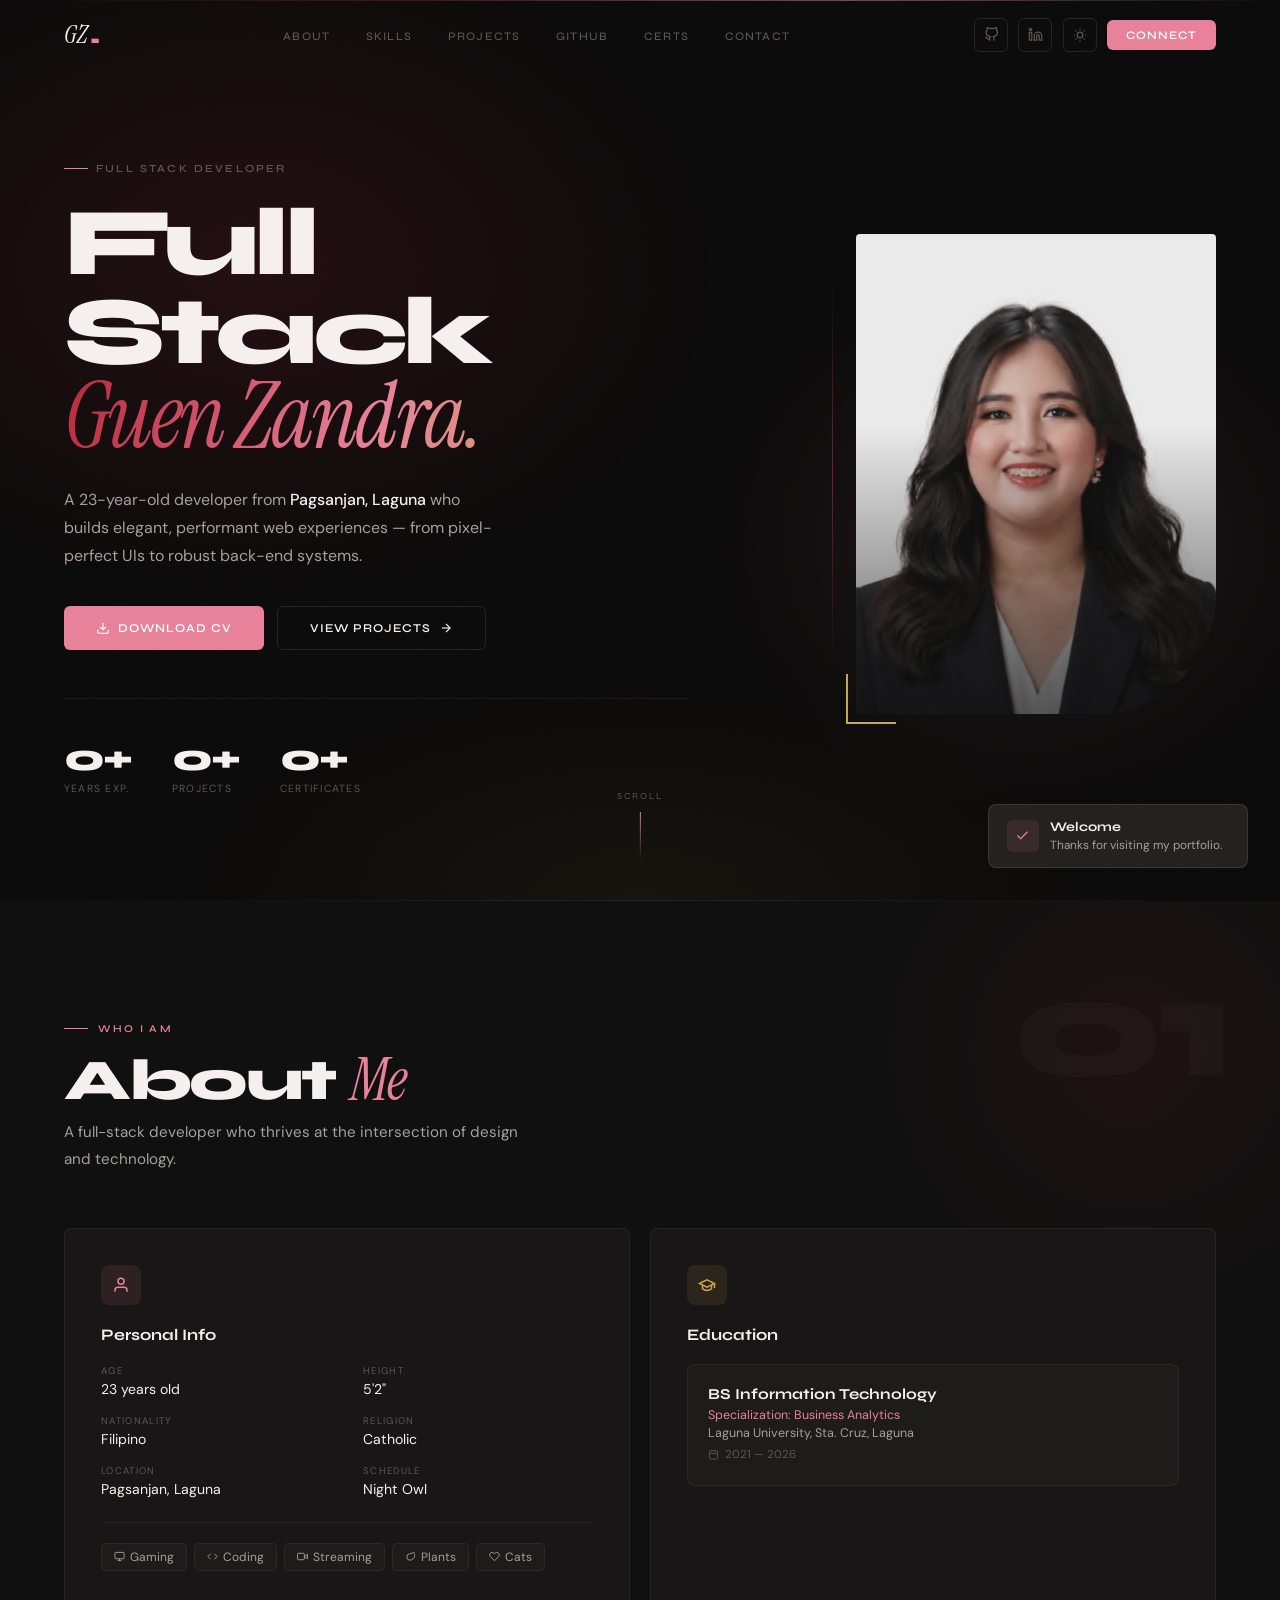
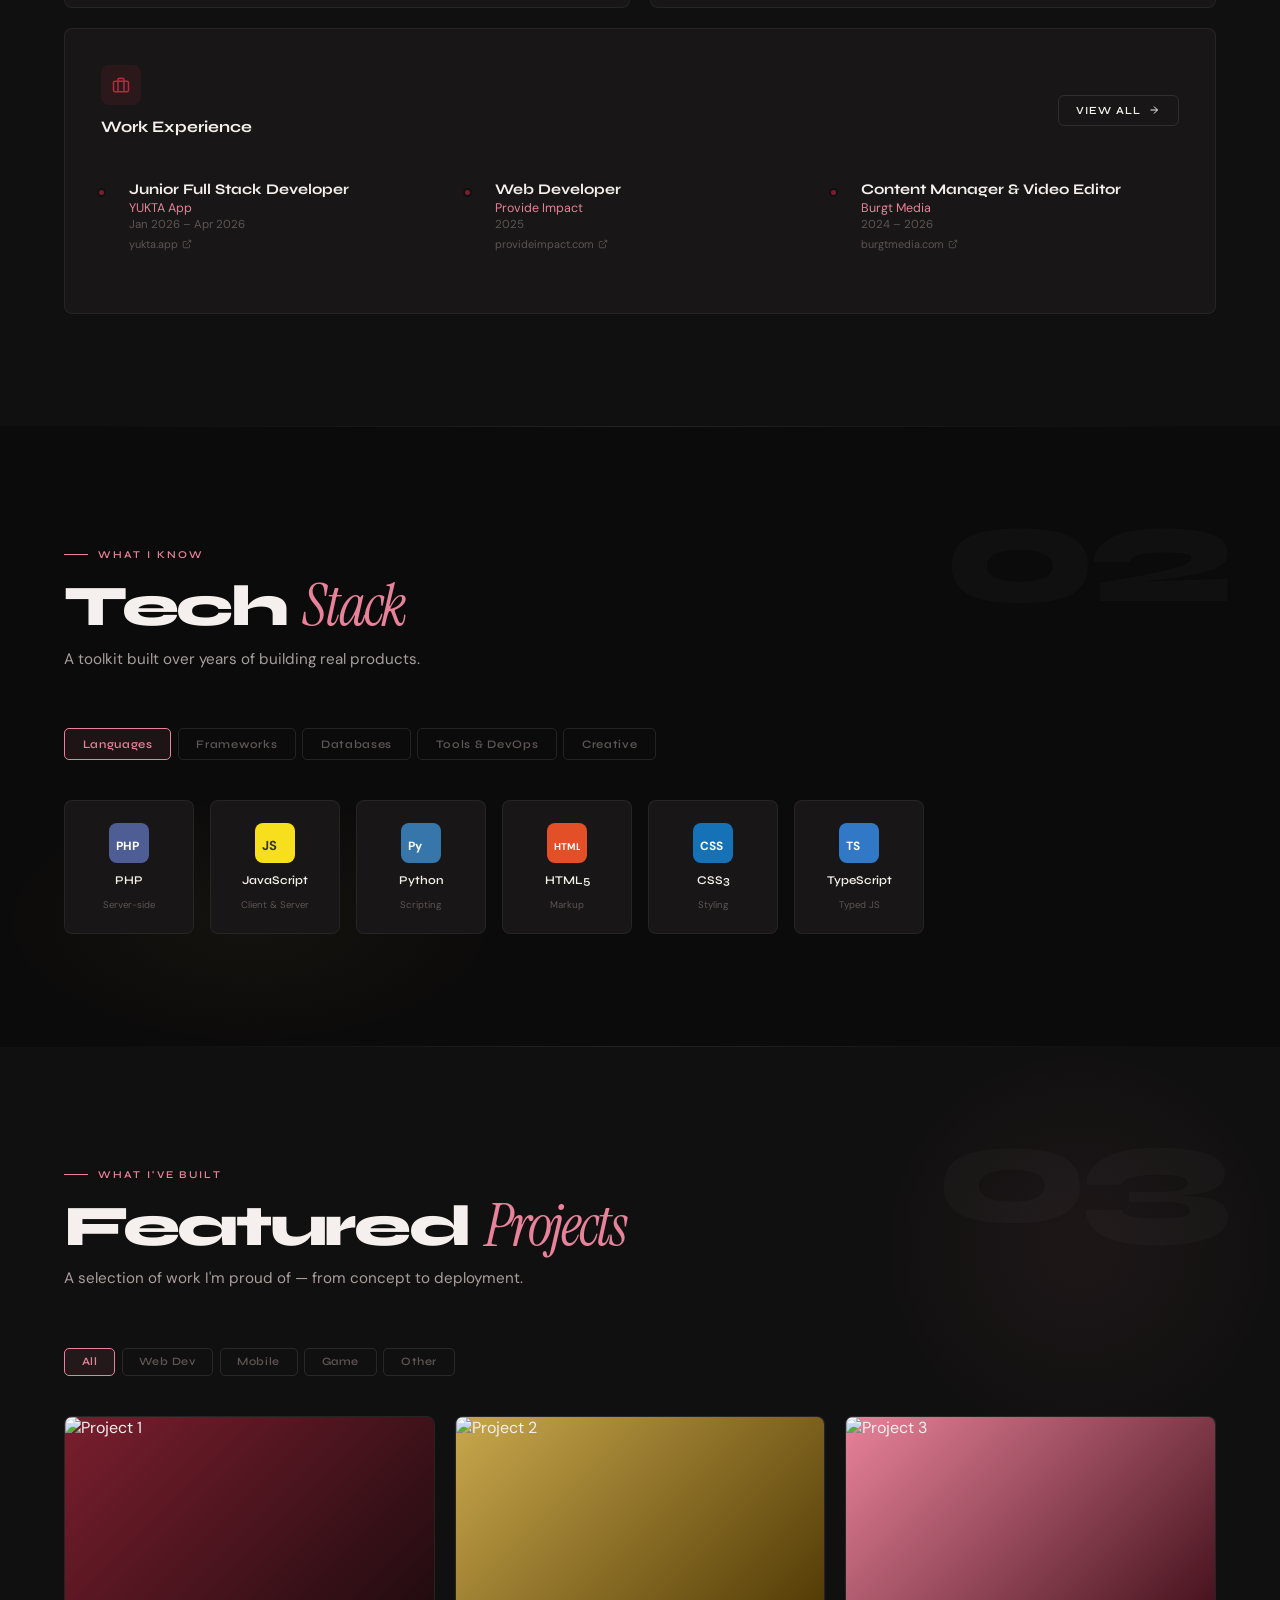
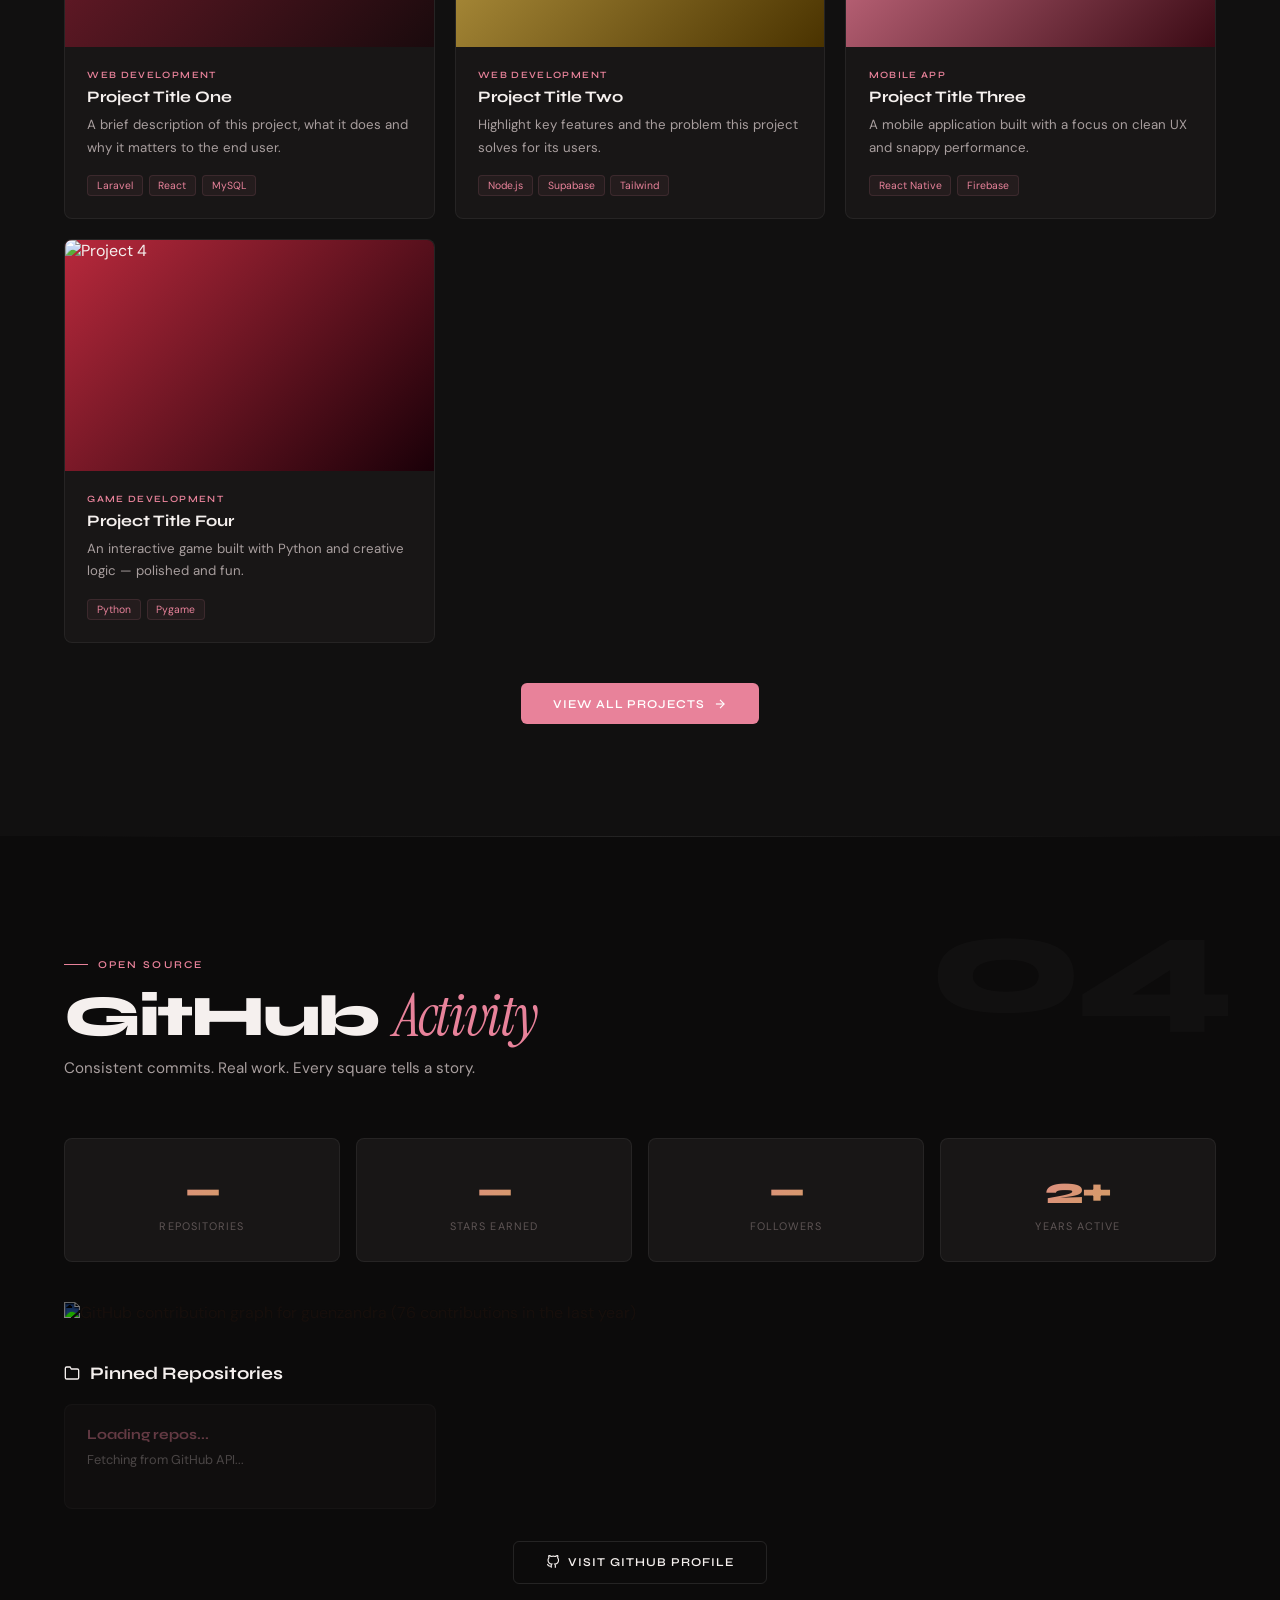
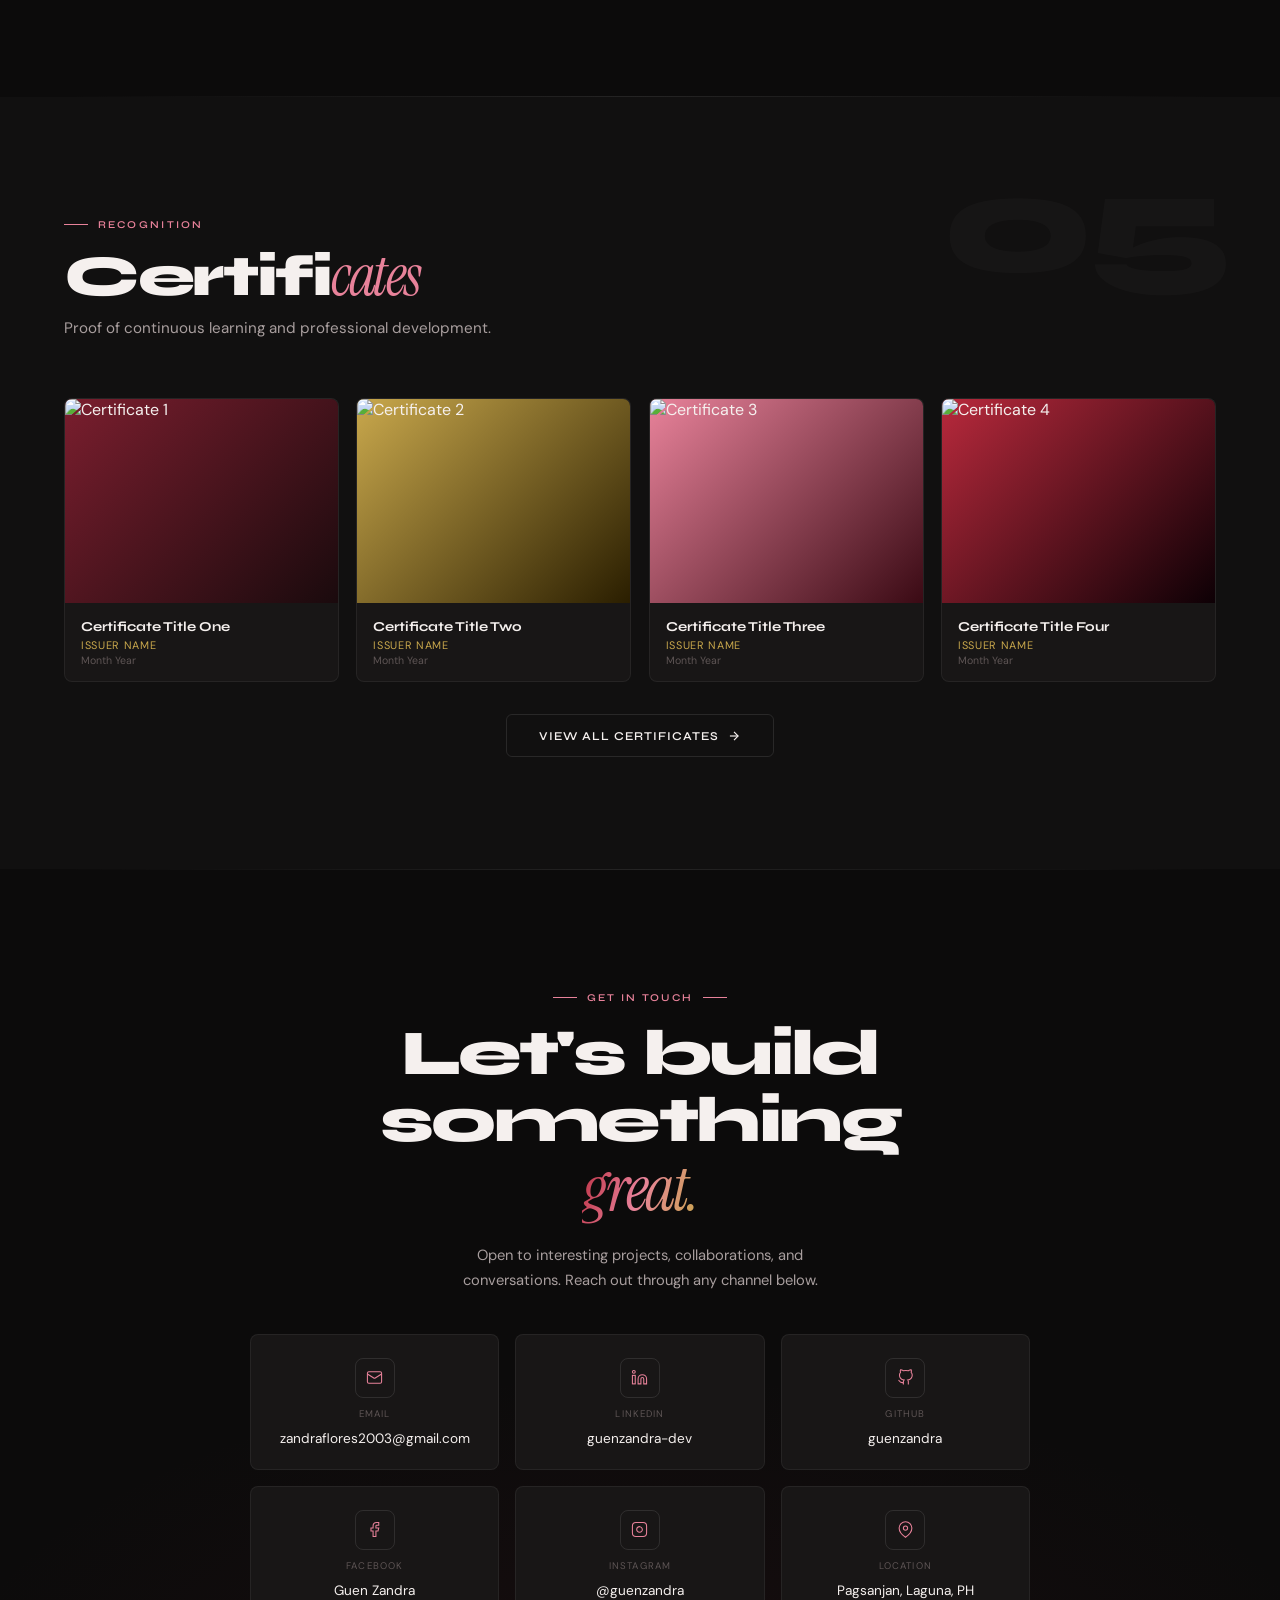
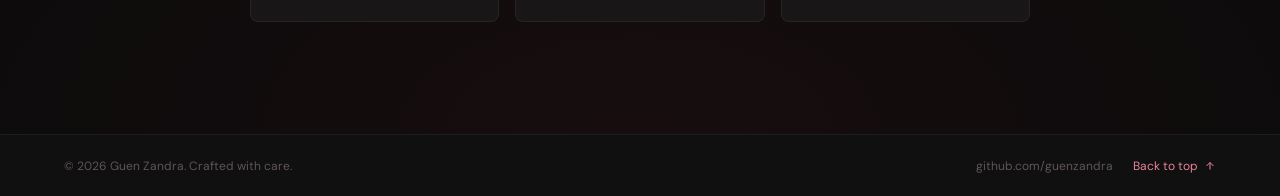
==== index.html @ b2346858 "Initial commit" ====
<!DOCTYPE html>
<html lang="en" data-theme="dark">

<head>
  <meta charset="UTF-8" />
  <meta name="viewport" content="width=device-width, initial-scale=1.0" />
  <title>Guen Zandra — Full Stack Developer</title>

  <!-- ─── EXTERNAL LIBRARIES ─── -->
  <!-- AOS: Animate On Scroll - for scroll-triggered reveal animations -->
  <link href="https://cdn.jsdelivr.net/npm/aos@2.3.4/dist/aos.css" rel="stylesheet" />

  <!-- Google Fonts: keeping Syne (headings) + Instrument Serif (display italic) + adding DM Sans for body -->
  <link
    href="https://fonts.googleapis.com/css2?family=Syne:wght@400;500;600;700;800&family=Instrument+Serif:ital@0;1&family=DM+Sans:ital,opsz,wght@0,9..40,300;0,9..40,400;0,9..40,500;1,9..40,300&display=swap"
    rel="stylesheet" />

  <style>
    /* ══════════════════════════════════════
       THEME VARIABLES
       All colors, spacing, and type sizes
       are defined here so changing the theme
       is just swapping these values.
    ══════════════════════════════════════ */
    :root {
      /* Backgrounds — layered dark from darkest to lightest */
      --bg: #0c0b0b;
      /* main canvas — near-black with a warm undertone */
      --bg2: #111010;
      /* slightly lighter for section alternation */
      --bg3: #181616;
      /* card backgrounds */
      --surface: #1e1b1b;
      /* elevated surfaces */
      --surface2: #252121;
      /* hover states / deeper surfaces */

      /* Borders */
      --border: rgba(255, 255, 255, 0.06);
      --border2: rgba(255, 255, 255, 0.10);

      /* Text */
      --text: #f5f0ee;
      /* off-white main text */
      --text2: #a89e9e;
      /* muted secondary text */
      --text3: #5e5555;
      /* very muted / labels */

      /* Brand palette — based on her fave colors */
      --pink: #e8829a;
      /* rose-pink — primary accent */
      --pink2: #f2a8b8;
      /* lighter blush for hover states */
      --pink3: #fcd5de;
      /* very light blush for subtle tints */
      --maroon: #7a1e2e;
      /* deep maroon */
      --crimson: #b8293c;
      /* mid red for accents */
      --gold: #c9a84c;
      /* warm gold */
      --gold2: #e2c47a;
      /* lighter gold */

      /* Glow effects */
      --glow-pink: rgba(232, 130, 154, 0.18);
      --glow-maroon: rgba(122, 30, 46, 0.25);
      --glow-gold: rgba(201, 168, 76, 0.15);
    }

    [data-theme="light"] {
      --bg: #faf8f7;
      --bg2: #f2eeec;
      --bg3: #ebe6e4;
      --surface: #ffffff;
      --surface2: #f7f3f1;
      --border: rgba(0, 0, 0, 0.07);
      --border2: rgba(0, 0, 0, 0.11);
      --text: #1a1010;
      --text2: #5a4a4a;
      --text3: #9a8888;
      --pink: #c45e78;
      --pink2: #d97890;
      --pink3: #f5d0d8;
      --maroon: #6b1a28;
      --crimson: #a02232;
      --gold: #a07828;
      --gold2: #c49a44;
      --glow-pink: rgba(196, 94, 120, 0.12);
      --glow-maroon: rgba(107, 26, 40, 0.15);
      --glow-gold: rgba(160, 120, 40, 0.10);
    }

    /* ══════════════════════════════════════
       RESET & BASE STYLES
    ══════════════════════════════════════ */
    *,
    *::before,
    *::after {
      box-sizing: border-box;
      margin: 0;
      padding: 0;
    }

    html {
      scroll-behavior: smooth;
    }

    body {
      font-family: 'DM Sans', sans-serif;
      background: var(--bg);
      color: var(--text);
      overflow-x: hidden;
      transition: background 0.4s ease, color 0.4s ease;
      /* Subtle warm noise texture overlay using pseudo-element below */
    }

    /* Text selection color */
    ::selection {
      background: var(--pink);
      color: #fff;
    }

    /* Custom scrollbar — thin and branded */
    ::-webkit-scrollbar {
      width: 2px;
    }

    ::-webkit-scrollbar-track {
      background: var(--bg);
    }

    ::-webkit-scrollbar-thumb {
      background: var(--pink);
      border-radius: 99px;
    }

    /* ── Warm noise texture on top of everything ── */
    body::before {
      content: '';
      position: fixed;
      inset: 0;
      z-index: 0;
      pointer-events: none;
      /* SVG turbulence filter rendered as a data URI */
      background-image: url("data:image/svg+xml,%3Csvg viewBox='0 0 512 512' xmlns='http://www.w3.org/2000/svg'%3E%3Cfilter id='n'%3E%3CfeTurbulence type='fractalNoise' baseFrequency='0.75' numOctaves='4' stitchTiles='stitch'/%3E%3C/filter%3E%3Crect width='100%25' height='100%25' filter='url(%23n)' opacity='0.035'/%3E%3C/svg%3E");
      opacity: 0.55;
      mix-blend-mode: overlay;
    }

    /* ══════════════════════════════════════
       TYPOGRAPHY HELPERS
    ══════════════════════════════════════ */
    .font-display {
      font-family: 'Instrument Serif', serif;
    }

    .font-heading {
      font-family: 'Syne', sans-serif;
    }

    /* ══════════════════════════════════════
       PAGE LOADER
       Fades out after assets are ready.
    ══════════════════════════════════════ */
    #page-loader {
      position: fixed;
      inset: 0;
      z-index: 9000;
      background: var(--bg);
      display: flex;
      align-items: center;
      justify-content: center;
      flex-direction: column;
      gap: 1.75rem;
      transition: opacity 0.8s ease 0.2s, visibility 0.8s ease 0.2s;
    }

    #page-loader.hidden {
      opacity: 0;
      visibility: hidden;
    }

    /* Monogram in loader */
    .loader-mono {
      font-family: 'Instrument Serif', serif;
      font-style: italic;
      font-size: 3.5rem;
      color: var(--pink);
      letter-spacing: -0.02em;
      line-height: 1;
    }

    .loader-name {
      font-family: 'Syne', sans-serif;
      font-weight: 700;
      font-size: 0.7rem;
      letter-spacing: 0.28em;
      text-transform: uppercase;
      color: var(--text3);
    }

    /* Loading bar */
    .loader-bar-wrap {
      width: 160px;
      height: 1px;
      background: var(--surface2);
      overflow: hidden;
    }

    .loader-bar {
      height: 100%;
      background: linear-gradient(90deg, var(--maroon), var(--pink), var(--gold));
      animation: loaderFill 1.4s cubic-bezier(0.4, 0, 0.2, 1) forwards;
      width: 0;
    }

    @keyframes loaderFill {
      to {
        width: 100%;
      }
    }

    /* ══════════════════════════════════════
       NAVBAR
       Fixed top bar, becomes translucent
       with blur when user scrolls down.
    ══════════════════════════════════════ */
    #navbar {
      position: fixed;
      top: 0;
      left: 0;
      right: 0;
      z-index: 500;
      padding: 1.1rem 4rem;
      display: flex;
      align-items: center;
      justify-content: space-between;
      transition: background 0.4s, backdrop-filter 0.4s, border-color 0.4s;
      border-bottom: 1px solid transparent;
    }

    /* Scrolled state — frosted glass effect */
    #navbar.scrolled {
      background: rgba(12, 11, 11, 0.85);
      backdrop-filter: blur(24px);
      -webkit-backdrop-filter: blur(24px);
      border-color: var(--border);
    }

    [data-theme="light"] #navbar.scrolled {
      background: rgba(250, 248, 247, 0.88);
    }

    /* Logo: "GZ." — just initials, typographic */
    .nav-logo {
      font-family: 'Instrument Serif', serif;
      font-style: italic;
      font-size: 1.55rem;
      color: var(--text);
      text-decoration: none;
      letter-spacing: -0.02em;
      line-height: 1;
      display: flex;
      align-items: baseline;
      gap: 0.05em;
    }

    .nav-logo-dot {
      color: var(--pink);
      font-style: normal;
      font-family: 'Syne', sans-serif;
      font-weight: 800;
      font-size: 1.8rem;
      line-height: 1;
      margin-left: 0.05em;
    }

    /* Nav links */
    .nav-links {
      display: flex;
      gap: 2.25rem;
      list-style: none;
      align-items: center;
    }

    .nav-links a {
      font-family: 'Syne', sans-serif;
      font-size: 0.72rem;
      font-weight: 500;
      letter-spacing: 0.1em;
      text-transform: uppercase;
      color: var(--text3);
      text-decoration: none;
      transition: color 0.25s;
      position: relative;
    }

    /* Underline animation on hover */
    .nav-links a::after {
      content: '';
      position: absolute;
      bottom: -2px;
      left: 0;
      width: 0;
      height: 1px;
      background: var(--pink);
      transition: width 0.3s ease;
    }

    .nav-links a:hover {
      color: var(--text);
    }

    .nav-links a:hover::after {
      width: 100%;
    }

    .nav-right {
      display: flex;
      align-items: center;
      gap: 0.65rem;
    }

    /* Small icon buttons for GitHub/LinkedIn in navbar */
    .nav-icon-btn {
      width: 34px;
      height: 34px;
      border: 1px solid var(--border2);
      background: transparent;
      border-radius: 6px;
      display: flex;
      align-items: center;
      justify-content: center;
      color: var(--text3);
      cursor: pointer;
      transition: all 0.2s;
      text-decoration: none;
    }

    .nav-icon-btn:hover {
      border-color: var(--pink);
      color: var(--pink);
    }

    /* Theme toggle button */
    .theme-toggle {
      width: 34px;
      height: 34px;
      border: 1px solid var(--border2);
      background: transparent;
      border-radius: 6px;
      display: flex;
      align-items: center;
      justify-content: center;
      color: var(--text3);
      cursor: pointer;
      transition: all 0.2s;
    }

    .theme-toggle:hover {
      border-color: var(--gold);
      color: var(--gold);
    }

    /* Primary CTA button in nav */
    .nav-cta {
      padding: 0.5rem 1.2rem;
      background: var(--pink);
      color: #fff;
      border: none;
      border-radius: 6px;
      font-family: 'Syne', sans-serif;
      font-size: 0.72rem;
      font-weight: 600;
      letter-spacing: 0.08em;
      text-transform: uppercase;
      cursor: pointer;
      text-decoration: none;
      transition: background 0.2s, transform 0.2s;
      white-space: nowrap;
    }

    .nav-cta:hover {
      background: var(--pink2);
      color: #fff;
      transform: translateY(-1px);
    }

    /* ══════════════════════════════════════
       SHARED ANIMATIONS
    ══════════════════════════════════════ */
    @keyframes fadeUp {
      from {
        opacity: 0;
        transform: translateY(28px);
      }

      to {
        opacity: 1;
        transform: translateY(0);
      }
    }

    @keyframes fadeIn {
      from {
        opacity: 0;
      }

      to {
        opacity: 1;
      }
    }

    /* ══════════════════════════════════════
       HERO SECTION
       Full-viewport, name-first layout.
       Asymmetric: large type left, image right.
    ══════════════════════════════════════ */
    #hero {
      min-height: 100vh;
      display: flex;
      align-items: center;
      padding: 7rem 4rem 4rem;
      position: relative;
      overflow: hidden;
    }

    /* Radial gradient atmosphere behind hero content */
    .hero-bg-glow {
      position: absolute;
      inset: 0;
      pointer-events: none;
      z-index: 0;
      /* Soft maroon bloom top-left, pink bloom right */
      background:
        radial-gradient(ellipse 55% 55% at 20% 30%, rgba(122, 30, 46, 0.22) 0%, transparent 65%),
        radial-gradient(ellipse 40% 50% at 80% 60%, rgba(232, 130, 154, 0.10) 0%, transparent 60%),
        radial-gradient(ellipse 60% 40% at 50% 100%, rgba(201, 168, 76, 0.06) 0%, transparent 60%);
    }

    /* Thin decorative horizontal rule across the hero */
    .hero-rule {
      position: absolute;
      top: 0;
      left: 0;
      right: 0;
      height: 1px;
      background: linear-gradient(90deg, transparent, var(--maroon), var(--pink), transparent);
      opacity: 0.5;
      z-index: 1;
    }

    /* Two-column hero layout */
    .hero-inner {
      display: grid;
      grid-template-columns: 1.15fr 0.85fr;
      gap: 4rem;
      align-items: center;
      width: 100%;
      max-width: 1320px;
      margin: 0 auto;
      position: relative;
      z-index: 2;
    }

    /* Left column text */
    .hero-text {}

    /* Small role label above the name */
    .hero-role-label {
      display: inline-flex;
      align-items: center;
      gap: 0.5rem;
      font-family: 'Syne', sans-serif;
      font-size: 0.68rem;
      font-weight: 600;
      letter-spacing: 0.2em;
      text-transform: uppercase;
      color: var(--text3);
      margin-bottom: 1.5rem;
      animation: fadeUp 0.6s 0.1s both;
    }

    /* Short horizontal rule before the label */
    .hero-role-label::before {
      content: '';
      display: block;
      width: 24px;
      height: 1px;
      background: var(--pink);
    }

    /* BIG name — the hero statement */
    .hero-name {
      font-family: 'Syne', sans-serif;
      font-weight: 800;
      font-size: clamp(3.5rem, 7.5vw, 8rem);
      line-height: 0.92;
      letter-spacing: -0.05em;
      color: var(--text);
      margin-bottom: 0.15em;
      animation: fadeUp 0.7s 0.25s both;
    }

    /* "Guen Zandra" in italic serif — feminine, editorial contrast */
    .hero-name-italic {
      display: block;
      font-family: 'Instrument Serif', serif;
      font-style: italic;
      font-weight: 400;
      font-size: clamp(3rem, 7vw, 7.2rem);
      /* Gradient: maroon → pink → gold */
      background: linear-gradient(110deg, var(--crimson) 0%, var(--pink) 50%, var(--gold) 100%);
      -webkit-background-clip: text;
      -webkit-text-fill-color: transparent;
      background-clip: text;
      letter-spacing: -0.03em;
    }

    /* Tagline below the name */
    .hero-tagline {
      font-size: 1rem;
      line-height: 1.75;
      color: var(--text2);
      max-width: 440px;
      margin: 1.75rem 0 2.25rem;
      animation: fadeUp 0.7s 0.45s both;
    }

    .hero-tagline strong {
      color: var(--text);
      font-weight: 500;
    }

    /* CTA button row */
    .hero-btns {
      display: flex;
      gap: 0.85rem;
      flex-wrap: wrap;
      animation: fadeUp 0.7s 0.6s both;
    }

    /* Stats row */
    .hero-stats {
      display: flex;
      gap: 2.5rem;
      margin-top: 3rem;
      padding-top: 2.5rem;
      border-top: 1px solid var(--border);
      animation: fadeUp 0.7s 0.75s both;
    }

    .stat-num {
      font-family: 'Syne', sans-serif;
      font-weight: 800;
      font-size: 2.4rem;
      letter-spacing: -0.04em;
      line-height: 1;
      color: var(--text);
    }

    .stat-label {
      font-size: 0.65rem;
      text-transform: uppercase;
      letter-spacing: 0.12em;
      color: var(--text3);
      margin-top: 0.3rem;
    }

    /* Right column — photo */
    .hero-img-col {
      display: flex;
      justify-content: flex-end;
      position: relative;
    }

    .hero-img-wrap {
      position: relative;
      width: 360px;
      max-width: 100%;
      animation: fadeUp 0.9s 0.15s both;
    }

    /* The photo frame */
    .hero-img-frame {
      position: relative;
      border-radius: 4px 4px 120px 4px;
      /* asymmetric corners for character */
      overflow: hidden;
      aspect-ratio: 3/4;
    }

    /* Gradient overlay fading to dark at bottom */
    .hero-img-frame::after {
      content: '';
      position: absolute;
      inset: 0;
      background: linear-gradient(to bottom, transparent 40%, rgba(12, 11, 11, 0.65) 100%);
      pointer-events: none;
      z-index: 1;
    }

    .hero-img-frame img {
      width: 100%;
      height: 100%;
      object-fit: cover;
      object-position: top;
      transition: transform 0.6s ease;
      display: block;
    }

    .hero-img-frame:hover img {
      transform: scale(1.04);
    }

    /* Decorative vertical rule beside the image */
    .hero-img-rule {
      position: absolute;
      top: 10%;
      bottom: 10%;
      left: -24px;
      width: 1px;
      background: linear-gradient(to bottom, transparent, var(--maroon), transparent);
      pointer-events: none;
    }

    /* Gold corner accent on the image frame */
    .hero-img-corner {
      position: absolute;
      bottom: -10px;
      left: -10px;
      width: 50px;
      height: 50px;
      border-left: 2px solid var(--gold);
      border-bottom: 2px solid var(--gold);
      z-index: 2;
      pointer-events: none;
    }

    /* Scroll cue at bottom of hero */
    .hero-scroll {
      position: absolute;
      bottom: 2.5rem;
      left: 50%;
      transform: translateX(-50%);
      display: flex;
      flex-direction: column;
      align-items: center;
      gap: 0.6rem;
      z-index: 2;
      animation: fadeIn 1s 1.5s both;
    }

    .scroll-text {
      font-family: 'Syne', sans-serif;
      font-size: 0.58rem;
      letter-spacing: 0.22em;
      text-transform: uppercase;
      color: var(--text3);
    }

    .scroll-line {
      width: 1px;
      height: 48px;
      background: linear-gradient(to bottom, var(--pink), transparent);
      animation: scrollPulse 2s ease-in-out infinite;
    }

    @keyframes scrollPulse {

      0%,
      100% {
        opacity: 0.4;
        transform: scaleY(1);
      }

      50% {
        opacity: 1;
        transform: scaleY(1.1);
      }
    }

    /* ══════════════════════════════════════
       SHARED SECTION STYLES
    ══════════════════════════════════════ */
    section {
      padding: 7rem 4rem;
      position: relative;
      overflow: hidden;
    }

    /* Section eyebrow: "Who I Am", "What I Know", etc. */
    .section-eyebrow {
      display: inline-flex;
      align-items: center;
      gap: 0.6rem;
      font-family: 'Syne', sans-serif;
      font-size: 0.65rem;
      font-weight: 600;
      letter-spacing: 0.22em;
      text-transform: uppercase;
      color: var(--pink);
      margin-bottom: 1rem;
    }

    .eyebrow-dash {
      display: block;
      width: 24px;
      height: 1px;
      background: var(--pink);
    }

    /* Large section heading */
    .section-title {
      font-family: 'Syne', sans-serif;
      font-weight: 800;
      font-size: clamp(2.4rem, 4.5vw, 4.2rem);
      letter-spacing: -0.04em;
      line-height: 1;
      color: var(--text);
      margin-bottom: 0.6rem;
    }

    /* Italic serif accent word in section titles */
    .section-title .serif-accent {
      font-family: 'Instrument Serif', serif;
      font-style: italic;
      font-weight: 400;
      color: var(--pink);
    }

    .section-sub {
      font-size: 0.95rem;
      color: var(--text2);
      max-width: 480px;
      line-height: 1.75;
      margin-bottom: 3.5rem;
    }

    /* Large decorative section number — right side, very faded */
    .section-number {
      position: absolute;
      right: 3.5rem;
      top: 3.5rem;
      font-family: 'Syne', sans-serif;
      font-weight: 800;
      font-size: 9rem;
      letter-spacing: -0.06em;
      color: rgba(255, 255, 255, 0.025);
      line-height: 1;
      pointer-events: none;
      user-select: none;
      z-index: 0;
    }

    [data-theme="light"] .section-number {
      color: rgba(0, 0, 0, 0.04);
    }

    /* Horizontal divider between sections */
    .divider {
      height: 1px;
      background: linear-gradient(90deg, transparent, var(--border2), transparent);
      margin: 0 4rem;
    }

    /* ══════════════════════════════════════
       BUTTONS
    ══════════════════════════════════════ */

    /* Primary — filled pink */
    .btn-primary {
      display: inline-flex;
      align-items: center;
      gap: 0.5rem;
      padding: 0.85rem 2rem;
      background: var(--pink);
      color: #fff;
      border: none;
      border-radius: 6px;
      font-family: 'Syne', sans-serif;
      font-size: 0.75rem;
      font-weight: 600;
      letter-spacing: 0.08em;
      text-transform: uppercase;
      cursor: pointer;
      text-decoration: none;
      transition: background 0.2s, transform 0.2s, box-shadow 0.2s;
    }

    .btn-primary:hover {
      background: var(--pink2);
      color: #fff;
      transform: translateY(-2px);
      box-shadow: 0 12px 32px var(--glow-pink);
    }

    /* Secondary — outlined */
    .btn-secondary {
      display: inline-flex;
      align-items: center;
      gap: 0.5rem;
      padding: 0.85rem 2rem;
      background: transparent;
      color: var(--text);
      border: 1px solid var(--border2);
      border-radius: 6px;
      font-family: 'Syne', sans-serif;
      font-size: 0.75rem;
      font-weight: 600;
      letter-spacing: 0.08em;
      text-transform: uppercase;
      cursor: pointer;
      text-decoration: none;
      transition: all 0.2s;
    }

    .btn-secondary:hover {
      border-color: var(--pink);
      color: var(--pink);
    }

    /* Small variant of secondary */
    .btn-sm {
      padding: 0.5rem 1.1rem;
      font-size: 0.68rem;
    }

    /* ══════════════════════════════════════
       ABOUT SECTION
    ══════════════════════════════════════ */
    #about {
      background: var(--bg2);
    }

    /* Subtle bloom accent */
    #about::before {
      content: '';
      position: absolute;
      top: -100px;
      right: -100px;
      width: 500px;
      height: 500px;
      border-radius: 50%;
      background: radial-gradient(circle, rgba(122, 30, 46, 0.12) 0%, transparent 70%);
      pointer-events: none;
    }

    /* 2-col layout for about cards */
    .about-layout {
      display: grid;
      grid-template-columns: 1fr 1fr;
      gap: 1.25rem;
      position: relative;
      z-index: 1;
    }

    /* Individual about card */
    .about-card {
      background: var(--bg3);
      border: 1px solid var(--border);
      border-radius: 8px;
      padding: 2.25rem;
      position: relative;
      overflow: hidden;
      transition: border-color 0.3s, transform 0.3s;
    }

    .about-card:hover {
      border-color: var(--border2);
      transform: translateY(-3px);
    }

    /* Card that spans both columns */
    .about-card.full-width {
      grid-column: 1 / -1;
    }

    /* Small icon box above card title */
    .card-icon {
      width: 40px;
      height: 40px;
      border-radius: 8px;
      display: flex;
      align-items: center;
      justify-content: center;
      margin-bottom: 1.25rem;
    }

    .card-icon.pink-icon {
      background: rgba(232, 130, 154, 0.1);
      color: var(--pink);
    }

    .card-icon.gold-icon {
      background: rgba(201, 168, 76, 0.1);
      color: var(--gold);
    }

    .card-icon.maroon-icon {
      background: rgba(122, 30, 46, 0.2);
      color: var(--crimson);
    }

    .about-card-title {
      font-family: 'Syne', sans-serif;
      font-weight: 700;
      font-size: 1rem;
      color: var(--text);
      margin-bottom: 1.25rem;
    }

    /* Personal info: 2-col data grid */
    .personal-grid {
      display: grid;
      grid-template-columns: 1fr 1fr;
      gap: 1rem 2rem;
    }

    .pi-label {
      font-size: 0.6rem;
      text-transform: uppercase;
      letter-spacing: 0.14em;
      color: var(--text3);
      margin-bottom: 0.18rem;
    }

    .pi-value {
      font-size: 0.88rem;
      color: var(--text);
      font-weight: 400;
    }

    /* Interests tags */
    .interests-wrap {
      display: flex;
      flex-wrap: wrap;
      gap: 0.45rem;
      margin-top: 1.5rem;
      padding-top: 1.25rem;
      border-top: 1px solid var(--border);
    }

    .interest-tag {
      display: inline-flex;
      align-items: center;
      gap: 0.3rem;
      font-size: 0.75rem;
      color: var(--text2);
      background: var(--surface);
      padding: 0.3rem 0.75rem;
      border-radius: 5px;
      border: 1px solid var(--border);
    }

    /* Education card special */
    .edu-block {
      background: var(--surface);
      border: 1px solid var(--border);
      border-radius: 8px;
      padding: 1.25rem;
      margin-bottom: 1.25rem;
    }

    .edu-degree {
      font-family: 'Syne', sans-serif;
      font-weight: 700;
      font-size: 0.95rem;
      color: var(--text);
      margin-bottom: 0.2rem;
    }

    .edu-spec {
      font-size: 0.78rem;
      color: var(--pink);
      margin-bottom: 0.15rem;
    }

    .edu-school {
      font-size: 0.78rem;
      color: var(--text2);
    }

    .edu-year {
      display: inline-flex;
      align-items: center;
      gap: 0.35rem;
      font-size: 0.72rem;
      color: var(--text3);
      margin-top: 0.35rem;
    }

    /* Experience timeline */
    .timeline {
      position: relative;
    }

    .timeline::before {
      content: '';
      position: absolute;
      left: 0;
      top: 8px;
      bottom: 0;
      width: 1px;
      background: var(--border2);
    }

    .timeline-item {
      padding-left: 1.75rem;
      margin-bottom: 1.5rem;
      position: relative;
    }

    /* Timeline dot */
    .timeline-item::before {
      content: '';
      position: absolute;
      left: -4px;
      top: 8px;
      width: 9px;
      height: 9px;
      border-radius: 50%;
      background: var(--maroon);
      border: 2px solid var(--bg2);
      transition: background 0.2s, transform 0.2s;
    }

    .timeline-item:hover::before {
      background: var(--pink);
      transform: scale(1.3);
    }

    .tl-role {
      font-family: 'Syne', sans-serif;
      font-weight: 700;
      font-size: 0.92rem;
      color: var(--text);
    }

    .tl-company {
      font-size: 0.78rem;
      color: var(--pink);
      margin: 0.12rem 0;
    }

    .tl-period {
      font-size: 0.72rem;
      color: var(--text3);
    }

    .tl-link {
      display: inline-flex;
      align-items: center;
      gap: 0.25rem;
      font-size: 0.68rem;
      color: var(--text3);
      text-decoration: none;
      margin-top: 0.25rem;
      transition: color 0.2s;
    }

    .tl-link:hover {
      color: var(--pink);
    }

    /* 3-col experience grid inside full-width card */
    .exp-grid {
      display: grid;
      grid-template-columns: repeat(3, 1fr);
      gap: 1.25rem;
    }

    /* ══════════════════════════════════════
       SKILLS SECTION
    ══════════════════════════════════════ */
    #skills {
      background: var(--bg);
    }

    #skills::before {
      content: '';
      position: absolute;
      bottom: 0;
      left: 0;
      width: 500px;
      height: 250px;
      background: radial-gradient(ellipse, rgba(201, 168, 76, 0.05) 0%, transparent 70%);
      pointer-events: none;
    }

    /* Tab buttons */
    .skills-tabs {
      display: flex;
      gap: 0.4rem;
      flex-wrap: wrap;
      margin-bottom: 2.5rem;
      position: relative;
      z-index: 1;
    }

    .skill-tab {
      padding: 0.48rem 1.1rem;
      border-radius: 5px;
      border: 1px solid var(--border2);
      background: transparent;
      color: var(--text3);
      font-family: 'Syne', sans-serif;
      font-size: 0.72rem;
      font-weight: 600;
      letter-spacing: 0.06em;
      cursor: pointer;
      transition: all 0.2s;
    }

    .skill-tab.active,
    .skill-tab:hover {
      background: rgba(232, 130, 154, 0.08);
      border-color: var(--pink);
      color: var(--pink);
    }

    /* Tab panels */
    .skills-panel {
      display: none;
    }

    .skills-panel.active {
      display: block;
      animation: fadeIn 0.3s ease;
    }

    /* Grid of tech items */
    .tech-grid {
      display: grid;
      grid-template-columns: repeat(auto-fill, minmax(120px, 1fr));
      gap: 1rem;
      position: relative;
      z-index: 1;
    }

    .tech-item {
      background: var(--bg3);
      border: 1px solid var(--border);
      border-radius: 8px;
      padding: 1.4rem 1rem;
      display: flex;
      flex-direction: column;
      align-items: center;
      gap: 0.65rem;
      transition: border-color 0.25s, transform 0.25s;
      cursor: default;
    }

    .tech-item:hover {
      border-color: rgba(232, 130, 154, 0.3);
      transform: translateY(-4px);
    }

    /* Logo container for tech icons — 40x40, image inside */
    .tech-logo {
      width: 40px;
      height: 40px;
      border-radius: 8px;
      display: flex;
      align-items: center;
      justify-content: center;
      overflow: hidden;
      /* INSTRUCTIONS: Replace the background-color below with the brand color,
         and place your <img> tag inside .tech-logo pointing to the logo file.
         e.g. <img src="assets/img/logos/php.png" alt="PHP" /> */
    }

    .tech-logo img {
      width: 100%;
      height: 100%;
      object-fit: contain;
    }

    .tech-name {
      font-family: 'Syne', sans-serif;
      font-weight: 600;
      font-size: 0.74rem;
      color: var(--text);
      text-align: center;
    }

    .tech-type {
      font-size: 0.6rem;
      color: var(--text3);
      text-align: center;
    }

    /* ══════════════════════════════════════
       PROJECTS SECTION
    ══════════════════════════════════════ */
    #projects {
      background: var(--bg2);
    }

    #projects::before {
      content: '';
      position: absolute;
      top: 0;
      right: 0;
      width: 400px;
      height: 400px;
      background: radial-gradient(circle, rgba(232, 130, 154, 0.06) 0%, transparent 70%);
      pointer-events: none;
    }

    /* Filter buttons */
    .filter-bar {
      display: flex;
      gap: 0.4rem;
      flex-wrap: wrap;
      margin-bottom: 2.5rem;
      position: relative;
      z-index: 1;
    }

    .filter-btn {
      padding: 0.4rem 1.05rem;
      border-radius: 5px;
      border: 1px solid var(--border2);
      background: transparent;
      font-family: 'Syne', sans-serif;
      font-size: 0.7rem;
      font-weight: 600;
      letter-spacing: 0.05em;
      color: var(--text3);
      cursor: pointer;
      transition: all 0.2s;
    }

    .filter-btn.active,
    .filter-btn:hover {
      background: rgba(232, 130, 154, 0.08);
      border-color: var(--pink);
      color: var(--pink);
    }

    /* 3-col project grid */
    .projects-grid {
      display: grid;
      grid-template-columns: repeat(3, 1fr);
      gap: 1.25rem;
      position: relative;
      z-index: 1;
    }

    .project-card {
      background: var(--bg3);
      border: 1px solid var(--border);
      border-radius: 8px;
      overflow: hidden;
      transition: transform 0.3s, border-color 0.3s, box-shadow 0.3s;
      cursor: pointer;
    }

    .project-card:hover {
      transform: translateY(-6px);
      border-color: rgba(232, 130, 154, 0.25);
      box-shadow: 0 24px 60px rgba(0, 0, 0, 0.3);
    }

    .project-img-wrap {
      position: relative;
      aspect-ratio: 16/10;
      overflow: hidden;
    }

    .project-img-wrap img {
      width: 100%;
      height: 100%;
      object-fit: cover;
      transition: transform 0.5s ease;
    }

    .project-card:hover .project-img-wrap img {
      transform: scale(1.06);
    }

    /* Hover overlay with "View Live" link */
    .project-overlay {
      position: absolute;
      inset: 0;
      background: rgba(12, 11, 11, 0.72);
      display: flex;
      align-items: center;
      justify-content: center;
      opacity: 0;
      transition: opacity 0.3s;
    }

    .project-card:hover .project-overlay {
      opacity: 1;
    }

    .overlay-link {
      padding: 0.55rem 1.35rem;
      border-radius: 6px;
      border: 1px solid rgba(245, 240, 238, 0.3);
      color: var(--text);
      font-family: 'Syne', sans-serif;
      font-size: 0.72rem;
      font-weight: 600;
      letter-spacing: 0.06em;
      text-transform: uppercase;
      background: rgba(232, 130, 154, 0.15);
      backdrop-filter: blur(8px);
      text-decoration: none;
      transition: background 0.2s, border-color 0.2s;
    }

    .overlay-link:hover {
      background: rgba(232, 130, 154, 0.3);
      border-color: var(--pink);
      color: #fff;
    }

    .project-body {
      padding: 1.4rem;
    }

    .project-cat {
      font-family: 'Syne', sans-serif;
      font-size: 0.6rem;
      font-weight: 600;
      letter-spacing: 0.14em;
      text-transform: uppercase;
      color: var(--pink);
      margin-bottom: 0.35rem;
    }

    .project-title {
      font-family: 'Syne', sans-serif;
      font-weight: 700;
      font-size: 1rem;
      color: var(--text);
      margin-bottom: 0.5rem;
    }

    .project-desc {
      font-size: 0.83rem;
      color: var(--text2);
      line-height: 1.7;
      margin-bottom: 1rem;
    }

    /* Tech tag chips on project cards */
    .tech-tags {
      display: flex;
      flex-wrap: wrap;
      gap: 0.35rem;
    }

    .tech-tag {
      font-size: 0.65rem;
      padding: 0.18rem 0.55rem;
      border-radius: 4px;
      background: rgba(232, 130, 154, 0.06);
      border: 1px solid rgba(232, 130, 154, 0.12);
      color: var(--pink);
    }

    /* ══════════════════════════════════════
       GITHUB SECTION
    ══════════════════════════════════════ */
    #github {
      background: var(--bg);
    }

    /* 4 stat cards in a row */
    .github-stats-grid {
      display: grid;
      grid-template-columns: repeat(4, 1fr);
      gap: 1rem;
      margin-bottom: 2.5rem;
      position: relative;
      z-index: 1;
    }

    .gh-stat-card {
      background: var(--bg3);
      border: 1px solid var(--border);
      border-radius: 8px;
      padding: 1.75rem;
      text-align: center;
      transition: border-color 0.25s, transform 0.25s;
    }

    .gh-stat-card:hover {
      border-color: rgba(232, 130, 154, 0.2);
      transform: translateY(-3px);
    }

    .gh-stat-num {
      font-family: 'Syne', sans-serif;
      font-weight: 800;
      font-size: 2.4rem;
      letter-spacing: -0.04em;
      /* Pink to gold gradient number */
      background: linear-gradient(135deg, var(--pink), var(--gold));
      -webkit-background-clip: text;
      -webkit-text-fill-color: transparent;
      background-clip: text;
    }

    .gh-stat-label {
      font-size: 0.68rem;
      color: var(--text3);
      text-transform: uppercase;
      letter-spacing: 0.1em;
      margin-top: 0.3rem;
    }

    .github-graph-wrap img {
      width: 100%;
      height: auto;
      display: block;
      /* ghchart.onrender.com renders a light SVG — invert in dark mode so it reads cleanly */
      filter: none;
    }
    [data-theme="dark"] .github-graph-wrap img {
      /* Invert the white background to dark, keep green squares visible */
      filter: invert(1) hue-rotate(180deg) saturate(1.4) brightness(1.1);
    }

    /* Repo cards */
    .repos-grid {
      display: grid;
      grid-template-columns: repeat(3, 1fr);
      gap: 1.1rem;
      position: relative;
      z-index: 1;
    }

    .repo-card {
      background: var(--bg3);
      border: 1px solid var(--border);
      border-radius: 8px;
      padding: 1.35rem;
      transition: border-color 0.25s, transform 0.25s;
      text-decoration: none;
      display: block;
    }

    .repo-card:hover {
      border-color: rgba(232, 130, 154, 0.2);
      transform: translateY(-3px);
    }

    .repo-name {
      font-family: 'Syne', sans-serif;
      font-weight: 700;
      font-size: 0.88rem;
      color: var(--pink);
      margin-bottom: 0.4rem;
      display: flex;
      align-items: center;
      gap: 0.4rem;
    }

    .repo-desc {
      font-size: 0.8rem;
      color: var(--text2);
      line-height: 1.6;
      margin-bottom: 1rem;
    }

    .repo-meta {
      display: flex;
      align-items: center;
      gap: 1.1rem;
    }

    .repo-lang {
      display: flex;
      align-items: center;
      gap: 0.3rem;
      font-size: 0.7rem;
      color: var(--text3);
    }

    .lang-dot {
      width: 9px;
      height: 9px;
      border-radius: 50%;
    }

    .repo-stars {
      display: flex;
      align-items: center;
      gap: 0.25rem;
      font-size: 0.7rem;
      color: var(--text3);
    }

    /* ══════════════════════════════════════
       CERTIFICATES SECTION
    ══════════════════════════════════════ */
    #certificates {
      background: var(--bg2);
    }

    .cert-grid {
      display: grid;
      grid-template-columns: repeat(4, 1fr);
      gap: 1.1rem;
      position: relative;
      z-index: 1;
    }

    .cert-card {
      background: var(--bg3);
      border: 1px solid var(--border);
      border-radius: 8px;
      overflow: hidden;
      cursor: pointer;
      transition: border-color 0.3s, transform 0.3s;
    }

    .cert-card:hover {
      transform: translateY(-5px);
      border-color: rgba(201, 168, 76, 0.3);
    }

    .cert-img-wrap {
      aspect-ratio: 4/3;
      overflow: hidden;
      position: relative;
    }

    .cert-img-wrap img {
      width: 100%;
      height: 100%;
      object-fit: cover;
      transition: transform 0.4s;
    }

    .cert-card:hover .cert-img-wrap img {
      transform: scale(1.06);
    }

    /* Zoom icon overlay on cert hover */
    .cert-overlay {
      position: absolute;
      inset: 0;
      background: rgba(12, 11, 11, 0.5);
      display: flex;
      align-items: center;
      justify-content: center;
      opacity: 0;
      transition: opacity 0.3s;
    }

    .cert-card:hover .cert-overlay {
      opacity: 1;
    }

    .cert-body {
      padding: 0.9rem 1rem;
    }

    .cert-body h4 {
      font-family: 'Syne', sans-serif;
      font-weight: 700;
      font-size: 0.85rem;
      color: var(--text);
      margin-bottom: 0.2rem;
    }

    .cert-issuer {
      font-size: 0.68rem;
      color: var(--gold);
      letter-spacing: 0.06em;
      text-transform: uppercase;
    }

    .cert-date {
      font-size: 0.66rem;
      color: var(--text3);
      margin-top: 0.1rem;
    }

    /* ══════════════════════════════════════
       CONTACT SECTION
    ══════════════════════════════════════ */
    #contact {
      background: var(--bg);
    }

    #contact::before {
      content: '';
      position: absolute;
      inset: 0;
      background: radial-gradient(ellipse 80% 60% at 50% 100%, rgba(122, 30, 46, 0.1) 0%, transparent 70%);
      pointer-events: none;
    }

    .contact-inner {
      max-width: 780px;
      margin: 0 auto;
      text-align: center;
      position: relative;
      z-index: 1;
    }

    /* Large CTA heading */
    .contact-cta {
      font-family: 'Syne', sans-serif;
      font-weight: 800;
      font-size: clamp(2.2rem, 5vw, 5.2rem);
      letter-spacing: -0.04em;
      line-height: 1.05;
      color: var(--text);
      margin-bottom: 1.25rem;
    }

    .contact-cta .cta-italic {
      font-family: 'Instrument Serif', serif;
      font-style: italic;
      font-weight: 400;
      background: linear-gradient(110deg, var(--crimson), var(--pink), var(--gold));
      -webkit-background-clip: text;
      -webkit-text-fill-color: transparent;
      background-clip: text;
    }

    /* 3-col contact links */
    .contact-grid {
      display: grid;
      grid-template-columns: repeat(3, 1fr);
      gap: 1rem;
      margin-top: 2.5rem;
    }

    .contact-item {
      background: var(--bg3);
      border: 1px solid var(--border);
      border-radius: 8px;
      padding: 1.4rem;
      display: flex;
      flex-direction: column;
      align-items: center;
      gap: 0.6rem;
      text-align: center;
      transition: border-color 0.25s, transform 0.25s;
    }

    .contact-item:hover {
      border-color: rgba(232, 130, 154, 0.25);
      transform: translateY(-3px);
    }

    .ci-icon {
      width: 40px;
      height: 40px;
      border: 1px solid var(--border2);
      border-radius: 8px;
      display: flex;
      align-items: center;
      justify-content: center;
      color: var(--pink);
    }

    .ci-label {
      font-size: 0.6rem;
      text-transform: uppercase;
      letter-spacing: 0.12em;
      color: var(--text3);
    }

    .ci-value {
      font-size: 0.85rem;
      color: var(--text);
    }

    .ci-value a {
      color: var(--text);
      text-decoration: none;
      transition: color 0.2s;
    }

    .ci-value a:hover {
      color: var(--pink);
    }

    /* ══════════════════════════════════════
       FOOTER
    ══════════════════════════════════════ */
    footer {
      background: var(--bg2);
      border-top: 1px solid var(--border);
      padding: 1.4rem 4rem;
      display: flex;
      align-items: center;
      justify-content: space-between;
      font-size: 0.75rem;
      color: var(--text3);
    }

    footer a {
      color: var(--text3);
      text-decoration: none;
      transition: color 0.2s;
    }

    footer a:hover {
      color: var(--pink);
    }

    /* ══════════════════════════════════════
       MODALS
       Overlay + centered panel system.
    ══════════════════════════════════════ */
    .modal-backdrop {
      position: fixed;
      inset: 0;
      z-index: 2000;
      background: rgba(0, 0, 0, 0.75);
      backdrop-filter: blur(10px);
      -webkit-backdrop-filter: blur(10px);
      display: flex;
      align-items: center;
      justify-content: center;
      opacity: 0;
      pointer-events: none;
      transition: opacity 0.3s;
    }

    .modal-backdrop.show {
      opacity: 1;
      pointer-events: all;
    }

    .modal-panel {
      background: var(--bg2);
      border: 1px solid var(--border2);
      border-radius: 10px;
      width: 90%;
      max-width: 660px;
      max-height: 88vh;
      overflow-y: auto;
      padding: 2.5rem;
      transform: translateY(24px) scale(0.97);
      opacity: 0;
      transition: all 0.35s cubic-bezier(0.22, 1, 0.36, 1);
      position: relative;
    }

    .modal-panel-lg {
      max-width: 880px;
    }

    .modal-backdrop.show .modal-panel {
      transform: none;
      opacity: 1;
    }

    .modal-close {
      position: absolute;
      top: 1.25rem;
      right: 1.25rem;
      background: var(--surface);
      border: 1px solid var(--border);
      border-radius: 6px;
      width: 30px;
      height: 30px;
      display: flex;
      align-items: center;
      justify-content: center;
      cursor: pointer;
      color: var(--text2);
      transition: border-color 0.2s, color 0.2s;
    }

    .modal-close:hover {
      border-color: var(--pink);
      color: var(--pink);
    }

    .modal-title {
      font-family: 'Syne', sans-serif;
      font-weight: 800;
      font-size: 1.6rem;
      letter-spacing: -0.03em;
      color: var(--text);
      margin-bottom: 1.75rem;
    }

    /* Certificate image in detail modal */
    .cert-modal-img {
      width: 100%;
      border-radius: 8px;
      margin-bottom: 1.4rem;
      border: 1px solid var(--border);
    }

    /* ══════════════════════════════════════
       TOAST NOTIFICATIONS
       Slide in from bottom-right.
    ══════════════════════════════════════ */
    #toast-container {
      position: fixed;
      bottom: 2rem;
      right: 2rem;
      z-index: 9000;
      display: flex;
      flex-direction: column;
      gap: 0.65rem;
      pointer-events: none;
    }

    .toast {
      background: var(--surface2);
      border: 1px solid var(--border2);
      border-radius: 8px;
      padding: 0.9rem 1.1rem;
      display: flex;
      align-items: center;
      gap: 0.7rem;
      min-width: 260px;
      max-width: 340px;
      position: relative;
      transform: translateX(120%);
      opacity: 0;
      transition: all 0.4s cubic-bezier(0.22, 1, 0.36, 1);
      pointer-events: all;
    }

    .toast.show {
      transform: translateX(0);
      opacity: 1;
    }

    .toast-icon-wrap {
      width: 32px;
      height: 32px;
      border-radius: 6px;
      background: rgba(232, 130, 154, 0.1);
      display: flex;
      align-items: center;
      justify-content: center;
      color: var(--pink);
      flex-shrink: 0;
    }

    .toast-title {
      font-family: 'Syne', sans-serif;
      font-weight: 700;
      font-size: 0.82rem;
      color: var(--text);
    }

    .toast-msg {
      font-size: 0.74rem;
      color: var(--text2);
      margin-top: 0.08rem;
    }

    /* Progress bar at bottom of toast */
    .toast-bar {
      position: absolute;
      bottom: 0;
      left: 0;
      height: 2px;
      border-radius: 0 0 8px 8px;
      background: linear-gradient(90deg, var(--maroon), var(--pink));
      animation: toastBar 3.5s linear forwards;
    }

    @keyframes toastBar {
      from {
        width: 100%;
      }

      to {
        width: 0%;
      }
    }

    /* ══════════════════════════════════════
       RESPONSIVE BREAKPOINTS
    ══════════════════════════════════════ */
    @media (max-width: 1100px) {
      #hero {
        padding: 6rem 2.5rem 4rem;
      }

      section {
        padding: 5rem 2.5rem;
      }

      .divider {
        margin: 0 2.5rem;
      }

      footer {
        padding: 1.4rem 2.5rem;
      }

      #navbar {
        padding: 1rem 2.5rem;
      }

      .cert-grid {
        grid-template-columns: repeat(2, 1fr);
      }

      .github-stats-grid {
        grid-template-columns: repeat(2, 1fr);
      }

      .repos-grid {
        grid-template-columns: repeat(2, 1fr);
      }

      .projects-grid {
        grid-template-columns: repeat(2, 1fr);
      }
    }

    @media (max-width: 768px) {
      .hero-inner {
        grid-template-columns: 1fr;
        text-align: center;
        gap: 2.5rem;
      }

      .hero-role-label {
        justify-content: center;
      }

      .hero-btns {
        justify-content: center;
      }

      .hero-stats {
        justify-content: center;
      }

      .hero-img-col {
        justify-content: center;
        order: -1;
      }

      .hero-img-wrap {
        width: 240px;
      }

      #navbar {
        padding: 1rem 1.5rem;
      }

      .nav-links {
        display: none;
      }

      section {
        padding: 4rem 1.5rem;
      }

      .about-layout {
        grid-template-columns: 1fr;
      }

      .about-card.full-width {
        grid-column: 1;
      }

      .exp-grid {
        grid-template-columns: 1fr;
      }

      .projects-grid {
        grid-template-columns: 1fr;
      }

      .contact-grid {
        grid-template-columns: 1fr;
      }

      .repos-grid {
        grid-template-columns: 1fr;
      }

      .github-stats-grid {
        grid-template-columns: repeat(2, 1fr);
      }

      .divider {
        margin: 0 1.5rem;
      }

      footer {
        flex-direction: column;
        gap: 0.5rem;
        padding: 1.4rem;
        text-align: center;
      }

      .personal-grid {
        grid-template-columns: 1fr;
      }
    }

    @media (max-width: 480px) {
      .cert-grid {
        grid-template-columns: 1fr;
      }

      .hero-name {
        font-size: 2.8rem;
      }
    }
  </style>
</head>

<body>

  <!-- ══════════════════════════════════════
       PAGE LOADER
       Shows while page assets are loading.
  ══════════════════════════════════════ -->
  <div id="page-loader">
    <div class="loader-mono">GZ</div>
    <div class="loader-name">Guen Zandra</div>
    <div class="loader-bar-wrap">
      <div class="loader-bar"></div>
    </div>
  </div>

  <!-- Toast container: toasts are injected here by JS -->
  <div id="toast-container"></div>

  <!-- ══════════════════════════════════════
       NAVBAR
  ══════════════════════════════════════ -->
  <nav id="navbar">
    <!-- Logo: italic serif GZ with a pink dot -->
    <a href="#hero" class="nav-logo">
      GZ<span class="nav-logo-dot">.</span>
    </a>

    <!-- Desktop navigation links -->
    <ul class="nav-links">
      <li><a href="#about">About</a></li>
      <li><a href="#skills">Skills</a></li>
      <li><a href="#projects">Projects</a></li>
      <li><a href="#github">GitHub</a></li>
      <li><a href="#certificates">Certs</a></li>
      <li><a href="#contact">Contact</a></li>
    </ul>

    <div class="nav-right">
      <!-- GitHub icon link -->
      <a href="https://github.com/guenzandra" target="_blank" rel="noopener" class="nav-icon-btn" title="GitHub">
        <svg width="15" height="15" viewBox="0 0 24 24" fill="none" stroke="currentColor" stroke-width="2">
          <path
            d="M9 19c-5 1.5-5-2.5-7-3m14 6v-3.87a3.37 3.37 0 0 0-.94-2.61c3.14-.35 6.44-1.54 6.44-7A5.44 5.44 0 0 0 20 4.77 5.07 5.07 0 0 0 19.91 1S18.73.65 16 2.48a13.38 13.38 0 0 0-7 0C6.27.65 5.09 1 5.09 1A5.07 5.07 0 0 0 5 4.77a5.44 5.44 0 0 0-1.5 3.78c0 5.42 3.3 6.61 6.44 7A3.37 3.37 0 0 0 9 18.13V22" />
        </svg>
      </a>

      <!-- LinkedIn icon link -->
      <a href="https://www.linkedin.com/in/guenzandra-dev/" target="_blank" rel="noopener" class="nav-icon-btn"
        title="LinkedIn">
        <svg width="15" height="15" viewBox="0 0 24 24" fill="none" stroke="currentColor" stroke-width="2">
          <path d="M16 8a6 6 0 0 1 6 6v7h-4v-7a2 2 0 0 0-2-2 2 2 0 0 0-2 2v7h-4v-7a6 6 0 0 1 6-6z" />
          <rect x="2" y="9" width="4" height="12" />
          <circle cx="4" cy="4" r="2" />
        </svg>
      </a>

      <!-- Light/dark theme toggle -->
      <button class="theme-toggle" id="theme-toggle" title="Toggle theme">
        <!-- Sun icon shown in dark mode (click to go light) -->
        <svg id="icon-sun" width="14" height="14" viewBox="0 0 24 24" fill="none" stroke="currentColor"
          stroke-width="2">
          <circle cx="12" cy="12" r="5" />
          <line x1="12" y1="1" x2="12" y2="3" />
          <line x1="12" y1="21" x2="12" y2="23" />
          <line x1="4.22" y1="4.22" x2="5.64" y2="5.64" />
          <line x1="18.36" y1="18.36" x2="19.78" y2="19.78" />
          <line x1="1" y1="12" x2="3" y2="12" />
          <line x1="21" y1="12" x2="23" y2="12" />
          <line x1="4.22" y1="19.78" x2="5.64" y2="18.36" />
          <line x1="18.36" y1="5.64" x2="19.78" y2="4.22" />
        </svg>
        <!-- Moon icon shown in light mode (click to go dark) -->
        <svg id="icon-moon" width="14" height="14" viewBox="0 0 24 24" fill="none" stroke="currentColor"
          stroke-width="2" style="display:none;">
          <path d="M21 12.79A9 9 0 1 1 11.21 3 7 7 0 0 0 21 12.79z" />
        </svg>
      </button>

      <a href="#contact" class="nav-cta">Connect</a>
    </div>
  </nav>

  <!-- ══════════════════════════════════════
       HERO SECTION
  ══════════════════════════════════════ -->
  <header id="hero">
    <div class="hero-bg-glow"></div>
    <div class="hero-rule"></div>

    <div class="hero-inner">

      <!-- Left: text content -->
      <div class="hero-text">

        <!-- Role label with dash -->
        <div class="hero-role-label">Full Stack Developer</div>

        <!-- Main name heading — Syne bold for "Full Stack" + italic serif for her name -->
        <h1 class="hero-name">
          Full Stack<br>
          <span class="hero-name-italic">Guen Zandra.</span>
        </h1>

        <!-- Short bio paragraph -->
        <p class="hero-tagline">
          A 23-year-old developer from <strong>Pagsanjan, Laguna</strong> who builds
          elegant, performant web experiences — from pixel-perfect UIs to robust back-end systems.
        </p>

        <!-- CTA buttons -->
        <div class="hero-btns">
          <a href="assets/docs/resume.pdf" class="btn-primary" download>
            <svg width="14" height="14" viewBox="0 0 24 24" fill="none" stroke="currentColor" stroke-width="2">
              <path d="M21 15v4a2 2 0 0 1-2 2H5a2 2 0 0 1-2-2v-4" />
              <polyline points="7 10 12 15 17 10" />
              <line x1="12" y1="15" x2="12" y2="3" />
            </svg>
            Download CV
          </a>
          <a href="#projects" class="btn-secondary">
            View Projects
            <svg width="14" height="14" viewBox="0 0 24 24" fill="none" stroke="currentColor" stroke-width="2">
              <line x1="5" y1="12" x2="19" y2="12" />
              <polyline points="12 5 19 12 12 19" />
            </svg>
          </a>
        </div>

        <!-- Quick stat numbers — count up via JS when visible -->
        <div class="hero-stats">
          <div>
            <div class="stat-num" id="stat-exp">0+</div>
            <div class="stat-label">Years Exp.</div>
          </div>
          <div>
            <div class="stat-num" id="stat-projects">0+</div>
            <div class="stat-label">Projects</div>
          </div>
          <div>
            <div class="stat-num" id="stat-certs">0+</div>
            <div class="stat-label">Certificates</div>
          </div>
        </div>
      </div>

      <!-- Right: photo -->
      <div class="hero-img-col">
        <div class="hero-img-wrap">
          <!-- Vertical decorative rule left of photo -->
          <div class="hero-img-rule"></div>

          <!-- Asymmetric-corner photo frame -->
          <div class="hero-img-frame">
            <!--
              PHOTO: Place your photo at assets/img/guen.jpg
              The onerror fallback shows a gradient placeholder if the image is missing.
            -->
            <img src="assets/img/guen.jpg" alt="Guen Zandra" loading="eager"
              onerror="this.style.minHeight='420px';this.parentElement.style.background='linear-gradient(135deg,#7a1e2e,#e8829a)'" />
          </div>

          <!-- Gold corner accent (bottom-left of the frame) -->
          <div class="hero-img-corner"></div>
        </div>
      </div>
    </div>

    <!-- Scroll indicator at bottom center -->
    <div class="hero-scroll">
      <div class="scroll-text">Scroll</div>
      <div class="scroll-line"></div>
    </div>
  </header>

  <div class="divider"></div>

  <!-- ══════════════════════════════════════
       ABOUT SECTION — 01
  ══════════════════════════════════════ -->
  <section id="about">
    <div class="section-number" aria-hidden="true">01</div>

    <!-- Section header -->
    <div data-aos="fade-up" style="position:relative;z-index:1;">
      <div class="section-eyebrow"><span class="eyebrow-dash"></span>Who I Am</div>
      <h2 class="section-title">About <span class="serif-accent">Me</span></h2>
      <p class="section-sub">A full-stack developer who thrives at the intersection of design and technology.</p>
    </div>

    <div class="about-layout">

      <!-- Personal Info card -->
      <div class="about-card" data-aos="fade-up" data-aos-delay="0">
        <div class="card-icon pink-icon">
          <svg width="18" height="18" viewBox="0 0 24 24" fill="none" stroke="currentColor" stroke-width="2">
            <path d="M20 21v-2a4 4 0 0 0-4-4H8a4 4 0 0 0-4 4v2" />
            <circle cx="12" cy="7" r="4" />
          </svg>
        </div>
        <div class="about-card-title">Personal Info</div>
        <div class="personal-grid">
          <div>
            <div class="pi-label">Age</div>
            <div class="pi-value">23 years old</div>
          </div>
          <div>
            <div class="pi-label">Height</div>
            <div class="pi-value">5'2"</div>
          </div>
          <div>
            <div class="pi-label">Nationality</div>
            <div class="pi-value">Filipino</div>
          </div>
          <div>
            <div class="pi-label">Religion</div>
            <div class="pi-value">Catholic</div>
          </div>
          <div>
            <div class="pi-label">Location</div>
            <div class="pi-value">Pagsanjan, Laguna</div>
          </div>
          <div>
            <div class="pi-label">Schedule</div>
            <div class="pi-value">Night Owl</div>
          </div>
        </div>

        <!-- Interest tags (SVG icons only, no emojis) -->
        <div class="interests-wrap">
          <span class="interest-tag">
            <svg width="11" height="11" viewBox="0 0 24 24" fill="none" stroke="currentColor" stroke-width="2">
              <rect x="2" y="3" width="20" height="14" rx="2" />
              <line x1="8" y1="21" x2="16" y2="21" />
              <line x1="12" y1="17" x2="12" y2="21" />
            </svg>
            Gaming
          </span>
          <span class="interest-tag">
            <svg width="11" height="11" viewBox="0 0 24 24" fill="none" stroke="currentColor" stroke-width="2">
              <polyline points="16 18 22 12 16 6" />
              <polyline points="8 6 2 12 8 18" />
            </svg>
            Coding
          </span>
          <span class="interest-tag">
            <svg width="11" height="11" viewBox="0 0 24 24" fill="none" stroke="currentColor" stroke-width="2">
              <polygon points="23 7 16 12 23 17 23 7" />
              <rect x="1" y="5" width="15" height="14" rx="2" />
            </svg>
            Streaming
          </span>
          <span class="interest-tag">
            <svg width="11" height="11" viewBox="0 0 24 24" fill="none" stroke="currentColor" stroke-width="2">
              <path d="M11 20A7 7 0 0 1 9.8 6.1C15.5 5 17 4.48 19 2c1 2 2 4.18 2 8 0 5.5-4.78 10-10 10z" />
            </svg>
            Plants
          </span>
          <span class="interest-tag">
            <svg width="11" height="11" viewBox="0 0 24 24" fill="none" stroke="currentColor" stroke-width="2">
              <path
                d="M20.84 4.61a5.5 5.5 0 0 0-7.78 0L12 5.67l-1.06-1.06a5.5 5.5 0 0 0-7.78 7.78l1.06 1.06L12 21.23l7.78-7.78 1.06-1.06a5.5 5.5 0 0 0 0-7.78z" />
            </svg>
            Cats
          </span>
        </div>
      </div>

      <!-- Education card -->
      <div class="about-card" data-aos="fade-up" data-aos-delay="100">
        <div class="card-icon gold-icon">
          <svg width="18" height="18" viewBox="0 0 24 24" fill="none" stroke="currentColor" stroke-width="2">
            <path d="M22 10v6M2 10l10-5 10 5-10 5z" />
            <path d="M6 12v5c3 3 9 3 12 0v-5" />
          </svg>
        </div>
        <div class="about-card-title">Education</div>
        <div class="edu-block">
          <div class="edu-degree">BS Information Technology</div>
          <div class="edu-spec">Specialization: Business Analytics</div>
          <div class="edu-school">Laguna University, Sta. Cruz, Laguna</div>
          <div class="edu-year">
            <svg width="11" height="11" viewBox="0 0 24 24" fill="none" stroke="currentColor" stroke-width="2">
              <rect x="3" y="4" width="18" height="18" rx="2" />
              <line x1="16" y1="2" x2="16" y2="6" />
              <line x1="8" y1="2" x2="8" y2="6" />
              <line x1="3" y1="10" x2="21" y2="10" />
            </svg>
            2021 — 2026
          </div>
        </div>
        <!--
          NOTE: Proficiency overview bars were removed per request.
          This space is left intentionally open — you can add awards,
          GWA, or relevant coursework here if desired.
        -->
      </div>

      <!-- Experience card — full width, 3-col timeline grid -->
      <div class="about-card full-width" data-aos="fade-up" data-aos-delay="200">
        <div style="display:flex;align-items:center;justify-content:space-between;margin-bottom:1.5rem;">
          <div>
            <div class="card-icon maroon-icon" style="margin-bottom:0.75rem;">
              <svg width="18" height="18" viewBox="0 0 24 24" fill="none" stroke="currentColor" stroke-width="2">
                <rect x="2" y="7" width="20" height="14" rx="2" />
                <path d="M16 21V5a2 2 0 0 0-2-2h-4a2 2 0 0 0-2 2v16" />
              </svg>
            </div>
            <div class="about-card-title">Work Experience</div>
          </div>
          <!-- Button opens the full experience modal -->
          <button class="btn-secondary btn-sm" onclick="openModal('modal-exp')">
            View All
            <svg width="12" height="12" viewBox="0 0 24 24" fill="none" stroke="currentColor" stroke-width="2">
              <line x1="5" y1="12" x2="19" y2="12" />
              <polyline points="12 5 19 12 12 19" />
            </svg>
          </button>
        </div>

        <!-- 3-col grid of recent roles (no timeline ::before here — different layout) -->
        <div class="exp-grid">
          <div class="timeline-item">
            <div class="tl-role">Junior Full Stack Developer</div>
            <div class="tl-company">YUKTA App</div>
            <div class="tl-period">Jan 2026 – Apr 2026</div>
            <a href="https://www.yukta.app/" target="_blank" rel="noopener" class="tl-link">
              yukta.app
              <svg width="10" height="10" viewBox="0 0 24 24" fill="none" stroke="currentColor" stroke-width="2">
                <path d="M18 13v6a2 2 0 0 1-2 2H5a2 2 0 0 1-2-2V8a2 2 0 0 1 2-2h6" />
                <polyline points="15 3 21 3 21 9" />
                <line x1="10" y1="14" x2="21" y2="3" />
              </svg>
            </a>
          </div>
          <div class="timeline-item">
            <div class="tl-role">Web Developer</div>
            <div class="tl-company">Provide Impact</div>
            <div class="tl-period">2025</div>
            <a href="https://www.provideimpact.com/" target="_blank" rel="noopener" class="tl-link">
              provideimpact.com
              <svg width="10" height="10" viewBox="0 0 24 24" fill="none" stroke="currentColor" stroke-width="2">
                <path d="M18 13v6a2 2 0 0 1-2 2H5a2 2 0 0 1-2-2V8a2 2 0 0 1 2-2h6" />
                <polyline points="15 3 21 3 21 9" />
                <line x1="10" y1="14" x2="21" y2="3" />
              </svg>
            </a>
          </div>
          <div class="timeline-item">
            <div class="tl-role">Content Manager & Video Editor</div>
            <div class="tl-company">Burgt Media</div>
            <div class="tl-period">2024 – 2026</div>
            <a href="https://www.burgtmedia.com/" target="_blank" rel="noopener" class="tl-link">
              burgtmedia.com
              <svg width="10" height="10" viewBox="0 0 24 24" fill="none" stroke="currentColor" stroke-width="2">
                <path d="M18 13v6a2 2 0 0 1-2 2H5a2 2 0 0 1-2-2V8a2 2 0 0 1 2-2h6" />
                <polyline points="15 3 21 3 21 9" />
                <line x1="10" y1="14" x2="21" y2="3" />
              </svg>
            </a>
          </div>
        </div>
      </div>

    </div>
  </section>

  <div class="divider"></div>

  <!-- ══════════════════════════════════════
       SKILLS SECTION — 02
  ══════════════════════════════════════ -->
  <section id="skills">
    <div class="section-number" aria-hidden="true">02</div>

    <div data-aos="fade-up" style="position:relative;z-index:1;">
      <div class="section-eyebrow"><span class="eyebrow-dash"></span>What I Know</div>
      <h2 class="section-title">Tech <span class="serif-accent">Stack</span></h2>
      <p class="section-sub">A toolkit built over years of building real products.</p>
    </div>

    <!-- Tab switcher: Languages / Frameworks / Databases / Tools / Creative -->
    <div class="skills-tabs" id="skills-tabs">
      <button class="skill-tab active" data-tab="languages">Languages</button>
      <button class="skill-tab" data-tab="frameworks">Frameworks</button>
      <button class="skill-tab" data-tab="databases">Databases</button>
      <button class="skill-tab" data-tab="tools">Tools & DevOps</button>
      <button class="skill-tab" data-tab="creative">Creative</button>
    </div>

    <!-- ── Languages panel ── -->
    <!--
      HOW TO ADD TECH LOGOS:
      Each .tech-logo div is a 40x40 image placeholder.
      Replace the background-color with the brand color, then add:
        <img src="assets/img/logos/php.png" alt="PHP" />
      inside the .tech-logo div. The image should be square (PNG with transparency works best).
    -->
    <div class="skills-panel active" id="panel-languages" data-aos="fade-up">
      <div class="tech-grid">
        <div class="tech-item">
          <!-- PHP: brand color #4F5D95 — place logo at assets/img/logos/php.png -->
          <div class="tech-logo" style="background:#4F5D95;">
            <img src="assets/img/logos/php.png" alt="PHP"
              onerror="this.parentElement.innerHTML='<svg viewBox=\'0 0 24 24\' width=\'26\' fill=\'white\'><text y=\'18\' font-size=\'11\' font-weight=\'bold\'>PHP</text></svg>'" />
          </div>
          <div class="tech-name">PHP</div>
          <div class="tech-type">Server-side</div>
        </div>
        <div class="tech-item">
          <!-- JavaScript: brand color #F7DF1E -->
          <div class="tech-logo" style="background:#F7DF1E;">
            <img src="assets/img/logos/javascript.png" alt="JavaScript"
              onerror="this.parentElement.innerHTML='<svg viewBox=\'0 0 24 24\' width=\'26\' fill=\'#333\'><text y=\'18\' font-size=\'12\' font-weight=\'bold\'>JS</text></svg>'" />
          </div>
          <div class="tech-name">JavaScript</div>
          <div class="tech-type">Client & Server</div>
        </div>
        <div class="tech-item">
          <!-- Python: brand color #3776AB -->
          <div class="tech-logo" style="background:#3776AB;">
            <img src="assets/img/logos/python.png" alt="Python"
              onerror="this.parentElement.innerHTML='<svg viewBox=\'0 0 24 24\' width=\'26\' fill=\'white\'><text y=\'18\' font-size=\'11\' font-weight=\'bold\'>Py</text></svg>'" />
          </div>
          <div class="tech-name">Python</div>
          <div class="tech-type">Scripting</div>
        </div>
        <div class="tech-item">
          <!-- HTML5: brand color #E34F26 -->
          <div class="tech-logo" style="background:#E34F26;">
            <img src="assets/img/logos/html5.png" alt="HTML5"
              onerror="this.parentElement.innerHTML='<svg viewBox=\'0 0 24 24\' width=\'26\' fill=\'white\'><text y=\'18\' font-size=\'9\' font-weight=\'bold\'>HTML</text></svg>'" />
          </div>
          <div class="tech-name">HTML5</div>
          <div class="tech-type">Markup</div>
        </div>
        <div class="tech-item">
          <!-- CSS3: brand color #1572B6 -->
          <div class="tech-logo" style="background:#1572B6;">
            <img src="assets/img/logos/css3.png" alt="CSS3"
              onerror="this.parentElement.innerHTML='<svg viewBox=\'0 0 24 24\' width=\'26\' fill=\'white\'><text y=\'18\' font-size=\'11\' font-weight=\'bold\'>CSS</text></svg>'" />
          </div>
          <div class="tech-name">CSS3</div>
          <div class="tech-type">Styling</div>
        </div>
        <div class="tech-item">
          <!-- TypeScript: brand color #3178C6 -->
          <div class="tech-logo" style="background:#3178C6;">
            <img src="assets/img/logos/typescript.png" alt="TypeScript"
              onerror="this.parentElement.innerHTML='<svg viewBox=\'0 0 24 24\' width=\'26\' fill=\'white\'><text y=\'18\' font-size=\'11\' font-weight=\'bold\'>TS</text></svg>'" />
          </div>
          <div class="tech-name">TypeScript</div>
          <div class="tech-type">Typed JS</div>
        </div>
      </div>
    </div>

    <!-- ── Frameworks panel ── -->
    <div class="skills-panel" id="panel-frameworks" data-aos="fade-up">
      <div class="tech-grid">
        <div class="tech-item">
          <div class="tech-logo" style="background:#FF2D20;">
            <img src="assets/img/logos/laravel.png" alt="Laravel"
              onerror="this.parentElement.innerHTML='<svg viewBox=\'0 0 24 24\' width=\'26\' fill=\'white\'><text y=\'18\' font-size=\'9\' font-weight=\'bold\'>L</text></svg>'" />
          </div>
          <div class="tech-name">Laravel</div>
          <div class="tech-type">PHP Framework</div>
        </div>
        <div class="tech-item">
          <div class="tech-logo" style="background:#20232a;">
            <img src="assets/img/logos/react.png" alt="React"
              onerror="this.parentElement.innerHTML='<svg viewBox=\'0 0 24 24\' width=\'26\' fill=\'#61DAFB\'><circle cx=\'12\' cy=\'12\' r=\'3\'/></svg>'" />
          </div>
          <div class="tech-name">React</div>
          <div class="tech-type">UI Library</div>
        </div>
        <div class="tech-item">
          <div class="tech-logo" style="background:#339933;">
            <img src="assets/img/logos/nodejs.png" alt="Node.js"
              onerror="this.parentElement.innerHTML='<svg viewBox=\'0 0 24 24\' width=\'26\' fill=\'white\'><text y=\'18\' font-size=\'9\' font-weight=\'bold\'>N</text></svg>'" />
          </div>
          <div class="tech-name">Node.js</div>
          <div class="tech-type">Runtime</div>
        </div>
        <div class="tech-item">
          <div class="tech-logo" style="background:#000;border:1px solid #333;">
            <img src="assets/img/logos/nextjs.png" alt="Next.js"
              onerror="this.parentElement.innerHTML='<svg viewBox=\'0 0 24 24\' width=\'26\' fill=\'white\'><text y=\'18\' font-size=\'7\' font-weight=\'bold\'>Next</text></svg>'" />
          </div>
          <div class="tech-name">Next.js</div>
          <div class="tech-type">React Framework</div>
        </div>
        <div class="tech-item">
          <div class="tech-logo" style="background:#06B6D4;">
            <img src="assets/img/logos/tailwind.png" alt="Tailwind"
              onerror="this.parentElement.innerHTML='<svg viewBox=\'0 0 24 24\' width=\'26\' fill=\'white\'><text y=\'18\' font-size=\'8\' font-weight=\'bold\'>TW</text></svg>'" />
          </div>
          <div class="tech-name">Tailwind</div>
          <div class="tech-type">CSS Framework</div>
        </div>
        <div class="tech-item">
          <div class="tech-logo" style="background:#7952B3;">
            <img src="assets/img/logos/bootstrap.png" alt="Bootstrap"
              onerror="this.parentElement.innerHTML='<svg viewBox=\'0 0 24 24\' width=\'26\' fill=\'white\'><text y=\'18\' font-size=\'7\' font-weight=\'bold\'>BST</text></svg>'" />
          </div>
          <div class="tech-name">Bootstrap</div>
          <div class="tech-type">UI Framework</div>
        </div>
      </div>
    </div>

    <!-- ── Databases panel ── -->
    <div class="skills-panel" id="panel-databases" data-aos="fade-up">
      <div class="tech-grid">
        <div class="tech-item">
          <div class="tech-logo" style="background:#4479A1;">
            <img src="assets/img/logos/mysql.png" alt="MySQL"
              onerror="this.parentElement.innerHTML='<svg viewBox=\'0 0 24 24\' width=\'26\' fill=\'white\'><text y=\'18\' font-size=\'6\' font-weight=\'bold\'>MySQL</text></svg>'" />
          </div>
          <div class="tech-name">MySQL</div>
          <div class="tech-type">Relational DB</div>
        </div>
        <div class="tech-item">
          <div class="tech-logo" style="background:#336791;">
            <img src="assets/img/logos/postgresql.png" alt="PostgreSQL"
              onerror="this.parentElement.innerHTML='<svg viewBox=\'0 0 24 24\' width=\'26\' fill=\'white\'><text y=\'18\' font-size=\'6\' font-weight=\'bold\'>PgSQL</text></svg>'" />
          </div>
          <div class="tech-name">PostgreSQL</div>
          <div class="tech-type">Relational DB</div>
        </div>
        <div class="tech-item">
          <div class="tech-logo" style="background:#003B57;">
            <img src="assets/img/logos/sqlite.png" alt="SQLite"
              onerror="this.parentElement.innerHTML='<svg viewBox=\'0 0 24 24\' width=\'26\' fill=\'white\'><text y=\'18\' font-size=\'6\' font-weight=\'bold\'>SQLite</text></svg>'" />
          </div>
          <div class="tech-name">SQLite</div>
          <div class="tech-type">Embedded DB</div>
        </div>
        <div class="tech-item">
          <div class="tech-logo" style="background:#3ECF8E;">
            <img src="assets/img/logos/supabase.png" alt="Supabase"
              onerror="this.parentElement.innerHTML='<svg viewBox=\'0 0 24 24\' width=\'26\' fill=\'white\'><text y=\'18\' font-size=\'6\' font-weight=\'bold\'>Supa</text></svg>'" />
          </div>
          <div class="tech-name">Supabase</div>
          <div class="tech-type">BaaS</div>
        </div>
        <div class="tech-item">
          <div class="tech-logo" style="background:#FFCA28;">
            <img src="assets/img/logos/firebase.png" alt="Firebase"
              onerror="this.parentElement.innerHTML='<svg viewBox=\'0 0 24 24\' width=\'26\' fill=\'#333\'><text y=\'18\' font-size=\'6\' font-weight=\'bold\'>Fire</text></svg>'" />
          </div>
          <div class="tech-name">Firebase</div>
          <div class="tech-type">NoSQL / BaaS</div>
        </div>
      </div>
    </div>

    <!-- ── Tools panel ── -->
    <div class="skills-panel" id="panel-tools" data-aos="fade-up">
      <div class="tech-grid">
        <div class="tech-item">
          <div class="tech-logo" style="background:#F05032;">
            <img src="assets/img/logos/git.png" alt="Git"
              onerror="this.parentElement.innerHTML='<svg viewBox=\'0 0 24 24\' width=\'26\' fill=\'white\'><text y=\'18\' font-size=\'9\' font-weight=\'bold\'>git</text></svg>'" />
          </div>
          <div class="tech-name">Git</div>
          <div class="tech-type">Version Control</div>
        </div>
        <div class="tech-item">
          <div class="tech-logo" style="background:#181717;border:1px solid #333;">
            <img src="assets/img/logos/github.png" alt="GitHub"
              onerror="this.parentElement.innerHTML='<svg viewBox=\'0 0 24 24\' width=\'26\' fill=\'white\'><text y=\'18\' font-size=\'7\' font-weight=\'bold\'>GH</text></svg>'" />
          </div>
          <div class="tech-name">GitHub</div>
          <div class="tech-type">Hosting</div>
        </div>
        <div class="tech-item">
          <div class="tech-logo" style="background:#2496ED;">
            <img src="assets/img/logos/docker.png" alt="Docker"
              onerror="this.parentElement.innerHTML='<svg viewBox=\'0 0 24 24\' width=\'26\' fill=\'white\'><text y=\'18\' font-size=\'6\' font-weight=\'bold\'>Docker</text></svg>'" />
          </div>
          <div class="tech-name">Docker</div>
          <div class="tech-type">Containers</div>
        </div>
        <div class="tech-item">
          <div class="tech-logo" style="background:#000;border:1px solid #333;">
            <img src="assets/img/logos/vercel.png" alt="Vercel"
              onerror="this.parentElement.innerHTML='<svg viewBox=\'0 0 24 24\' width=\'26\' fill=\'white\'><text y=\'18\' font-size=\'6\' font-weight=\'bold\'>Vercel</text></svg>'" />
          </div>
          <div class="tech-name">Vercel</div>
          <div class="tech-type">Deployment</div>
        </div>
        <div class="tech-item">
          <div class="tech-logo" style="background:#007ACC;">
            <img src="assets/img/logos/vscode.png" alt="VS Code"
              onerror="this.parentElement.innerHTML='<svg viewBox=\'0 0 24 24\' width=\'26\' fill=\'white\'><text y=\'18\' font-size=\'8\' font-weight=\'bold\'>VS</text></svg>'" />
          </div>
          <div class="tech-name">VS Code</div>
          <div class="tech-type">IDE</div>
        </div>
        <div class="tech-item">
          <div class="tech-logo" style="background:#4a4a4a;">
            <!-- Hardware/software troubleshoot — no standard logo, using SVG icon -->
            <svg width="22" height="22" viewBox="0 0 24 24" fill="none" stroke="white" stroke-width="1.8">
              <path
                d="M14.7 6.3a1 1 0 0 0 0 1.4l1.6 1.6a1 1 0 0 0 1.4 0l3.77-3.77a6 6 0 0 1-7.94 7.94l-6.91 6.91a2.12 2.12 0 0 1-3-3l6.91-6.91a6 6 0 0 1 7.94-7.94l-3.76 3.76z" />
            </svg>
          </div>
          <div class="tech-name">Troubleshoot</div>
          <div class="tech-type">HW & SW</div>
        </div>
      </div>
    </div>

    <!-- ── Creative panel ── -->
    <div class="skills-panel" id="panel-creative" data-aos="fade-up">
      <div class="tech-grid">
        <div class="tech-item">
          <div class="tech-logo" style="background:#9999FF;">
            <img src="assets/img/logos/premiere.png" alt="Premiere Pro"
              onerror="this.parentElement.innerHTML='<svg viewBox=\'0 0 24 24\' width=\'26\' fill=\'white\'><text y=\'18\' font-size=\'9\' font-weight=\'bold\'>Pr</text></svg>'" />
          </div>
          <div class="tech-name">Premiere Pro</div>
          <div class="tech-type">Video Editing</div>
        </div>
        <div class="tech-item">
          <div class="tech-logo" style="background:#001E36;">
            <img src="assets/img/logos/photoshop.png" alt="Photoshop"
              onerror="this.parentElement.innerHTML='<svg viewBox=\'0 0 24 24\' width=\'26\' fill=\'white\'><text y=\'18\' font-size=\'9\' font-weight=\'bold\'>Ps</text></svg>'" />
          </div>
          <div class="tech-name">Photoshop</div>
          <div class="tech-type">Photo Edit</div>
        </div>
        <div class="tech-item">
          <div class="tech-logo" style="background:#FF9A00;">
            <img src="assets/img/logos/illustrator.png" alt="Illustrator"
              onerror="this.parentElement.innerHTML='<svg viewBox=\'0 0 24 24\' width=\'26\' fill=\'white\'><text y=\'18\' font-size=\'9\' font-weight=\'bold\'>Ai</text></svg>'" />
          </div>
          <div class="tech-name">Illustrator</div>
          <div class="tech-type">Vector Design</div>
        </div>
        <div class="tech-item">
          <div class="tech-logo" style="background:#00C4CC;">
            <img src="assets/img/logos/canva.png" alt="Canva"
              onerror="this.parentElement.innerHTML='<svg viewBox=\'0 0 24 24\' width=\'26\' fill=\'white\'><text y=\'18\' font-size=\'9\' font-weight=\'bold\'>Ca</text></svg>'" />
          </div>
          <div class="tech-name">Canva</div>
          <div class="tech-type">Design</div>
        </div>
        <div class="tech-item">
          <div class="tech-logo" style="background:#000;border:1px solid #333;">
            <img src="assets/img/logos/capcut.png" alt="CapCut"
              onerror="this.parentElement.innerHTML='<svg viewBox=\'0 0 24 24\' width=\'26\' fill=\'white\'><text y=\'18\' font-size=\'8\' font-weight=\'bold\'>CC</text></svg>'" />
          </div>
          <div class="tech-name">CapCut</div>
          <div class="tech-type">Video Edit</div>
        </div>
        <div class="tech-item">
          <div class="tech-logo" style="background:#FF3C7D;">
            <img src="assets/img/logos/picsart.png" alt="PicsArt"
              onerror="this.parentElement.innerHTML='<svg viewBox=\'0 0 24 24\' width=\'26\' fill=\'white\'><text y=\'18\' font-size=\'8\' font-weight=\'bold\'>PA</text></svg>'" />
          </div>
          <div class="tech-name">PicsArt</div>
          <div class="tech-type">Mobile Edit</div>
        </div>
      </div>
    </div>
  </section>

  <div class="divider"></div>

  <!-- ══════════════════════════════════════
       PROJECTS SECTION — 03
  ══════════════════════════════════════ -->
  <section id="projects">
    <div class="section-number" aria-hidden="true">03</div>

    <div data-aos="fade-up" style="position:relative;z-index:1;">
      <div class="section-eyebrow"><span class="eyebrow-dash"></span>What I've Built</div>
      <h2 class="section-title">Featured <span class="serif-accent">Projects</span></h2>
      <p class="section-sub">A selection of work I'm proud of — from concept to deployment.</p>
    </div>

    <!-- Category filter buttons -->
    <div class="filter-bar" id="filter-bar">
      <button class="filter-btn active" data-category="all">All</button>
      <button class="filter-btn" data-category="web">Web Dev</button>
      <button class="filter-btn" data-category="mobile">Mobile</button>
      <button class="filter-btn" data-category="game">Game</button>
      <button class="filter-btn" data-category="other">Other</button>
    </div>

    <!-- Project cards grid — JS shows/hides based on active filter -->
    <div class="projects-grid" id="projects-grid">

      <div class="project-card" data-category="web" data-aos="fade-up" data-aos-delay="0">
        <div class="project-img-wrap">
          <img src="assets/img/project1.png" alt="Project 1" loading="lazy"
            onerror="this.parentElement.style.background='linear-gradient(135deg,#7a1e2e,#1a0a0d)'" />
          <div class="project-overlay">
            <a href="#" class="overlay-link" target="_blank">View Live</a>
          </div>
        </div>
        <div class="project-body">
          <div class="project-cat">Web Development</div>
          <div class="project-title">Project Title One</div>
          <div class="project-desc">A brief description of this project, what it does and why it matters to the end
            user.</div>
          <div class="tech-tags">
            <span class="tech-tag">Laravel</span>
            <span class="tech-tag">React</span>
            <span class="tech-tag">MySQL</span>
          </div>
        </div>
      </div>

      <div class="project-card" data-category="web" data-aos="fade-up" data-aos-delay="80">
        <div class="project-img-wrap">
          <img src="assets/img/project2.png" alt="Project 2" loading="lazy"
            onerror="this.parentElement.style.background='linear-gradient(135deg,#c9a84c,#4a3300)'" />
          <div class="project-overlay">
            <a href="#" class="overlay-link" target="_blank">View Live</a>
          </div>
        </div>
        <div class="project-body">
          <div class="project-cat">Web Development</div>
          <div class="project-title">Project Title Two</div>
          <div class="project-desc">Highlight key features and the problem this project solves for its users.</div>
          <div class="tech-tags">
            <span class="tech-tag">Node.js</span>
            <span class="tech-tag">Supabase</span>
            <span class="tech-tag">Tailwind</span>
          </div>
        </div>
      </div>

      <div class="project-card" data-category="mobile" data-aos="fade-up" data-aos-delay="160">
        <div class="project-img-wrap">
          <img src="assets/img/project3.png" alt="Project 3" loading="lazy"
            onerror="this.parentElement.style.background='linear-gradient(135deg,#e8829a,#3a0a14)'" />
          <div class="project-overlay">
            <a href="#" class="overlay-link" target="_blank">View Live</a>
          </div>
        </div>
        <div class="project-body">
          <div class="project-cat">Mobile App</div>
          <div class="project-title">Project Title Three</div>
          <div class="project-desc">A mobile application built with a focus on clean UX and snappy performance.</div>
          <div class="tech-tags">
            <span class="tech-tag">React Native</span>
            <span class="tech-tag">Firebase</span>
          </div>
        </div>
      </div>

      <div class="project-card" data-category="game" data-aos="fade-up" data-aos-delay="240">
        <div class="project-img-wrap">
          <img src="assets/img/project4.png" alt="Project 4" loading="lazy"
            onerror="this.parentElement.style.background='linear-gradient(135deg,#b8293c,#1a0008)'" />
          <div class="project-overlay">
            <a href="#" class="overlay-link" target="_blank">View Live</a>
          </div>
        </div>
        <div class="project-body">
          <div class="project-cat">Game Development</div>
          <div class="project-title">Project Title Four</div>
          <div class="project-desc">An interactive game built with Python and creative logic — polished and fun.</div>
          <div class="tech-tags">
            <span class="tech-tag">Python</span>
            <span class="tech-tag">Pygame</span>
          </div>
        </div>
      </div>

    </div>

    <div style="text-align:center;margin-top:2.5rem;position:relative;z-index:1;">
      <button class="btn-primary" onclick="openModal('modal-projects')">
        View All Projects
        <svg width="14" height="14" viewBox="0 0 24 24" fill="none" stroke="currentColor" stroke-width="2">
          <line x1="5" y1="12" x2="19" y2="12" />
          <polyline points="12 5 19 12 12 19" />
        </svg>
      </button>
    </div>
  </section>

  <div class="divider"></div>

  <!-- ══════════════════════════════════════
       GITHUB SECTION — 04
  ══════════════════════════════════════ -->
  <section id="github">
    <div class="section-number" aria-hidden="true">04</div>

    <div data-aos="fade-up" style="position:relative;z-index:1;">
      <div class="section-eyebrow"><span class="eyebrow-dash"></span>Open Source</div>
      <h2 class="section-title">GitHub <span class="serif-accent">Activity</span></h2>
      <p class="section-sub">Consistent commits. Real work. Every square tells a story.</p>
    </div>

    <!-- 4 stat cards: repos / stars / followers / years active -->
    <div class="github-stats-grid">
      <div class="gh-stat-card">
        <div class="gh-stat-num" id="gh-repos">—</div>
        <div class="gh-stat-label">Repositories</div>
      </div>
      <div class="gh-stat-card">
        <div class="gh-stat-num" id="gh-stars">—</div>
        <div class="gh-stat-label">Stars Earned</div>
      </div>
      <div class="gh-stat-card">
        <div class="gh-stat-num" id="gh-followers">—</div>
        <div class="gh-stat-label">Followers</div>
      </div>
      <div class="gh-stat-card">
        <div class="gh-stat-num">2+</div>
        <div class="gh-stat-label">Years Active</div>
      </div>
    </div>
    
    <div class="github-graph-wrap">
      <img src="https://ghchart.rshah.org/guenzandra"
        alt="GitHub contribution graph for guenzandra (76 contributions in the last year)" loading="lazy" />
    </div>

    <!-- Repo grid heading -->
    <div style="position:relative;z-index:1;" data-aos="fade-up">
      <div
        style="font-family:'Syne',sans-serif;font-weight:700;font-size:1.1rem;color:var(--text);margin:2.5rem 0 1.25rem;display:flex;align-items:center;gap:0.65rem;">
        <svg width="16" height="16" viewBox="0 0 24 24" fill="none" stroke="currentColor" stroke-width="2">
          <path d="M22 19a2 2 0 0 1-2 2H4a2 2 0 0 1-2-2V5a2 2 0 0 1 2-2h5l2 3h9a2 2 0 0 1 2 2z" />
        </svg>
        Pinned Repositories
      </div>

      <!-- Repos are injected here by loadGitHub() -->
      <div class="repos-grid" id="repos-grid">
        <div class="repo-card" style="opacity:0.4;">
          <div class="repo-name">Loading repos...</div>
          <div class="repo-desc">Fetching from GitHub API...</div>
        </div>
      </div>
    </div>

    <div style="text-align:center;margin-top:2rem;position:relative;z-index:1;">
      <a href="https://github.com/guenzandra" target="_blank" rel="noopener" class="btn-secondary">
        <svg width="14" height="14" viewBox="0 0 24 24" fill="none" stroke="currentColor" stroke-width="2">
          <path
            d="M9 19c-5 1.5-5-2.5-7-3m14 6v-3.87a3.37 3.37 0 0 0-.94-2.61c3.14-.35 6.44-1.54 6.44-7A5.44 5.44 0 0 0 20 4.77 5.07 5.07 0 0 0 19.91 1S18.73.65 16 2.48a13.38 13.38 0 0 0-7 0C6.27.65 5.09 1 5.09 1A5.07 5.07 0 0 0 5 4.77a5.44 5.44 0 0 0-1.5 3.78c0 5.42 3.3 6.61 6.44 7A3.37 3.37 0 0 0 9 18.13V22" />
        </svg>
        Visit GitHub Profile
      </a>
    </div>
  </section>

  <div class="divider"></div>

  <!-- ══════════════════════════════════════
       CERTIFICATES SECTION — 05
  ══════════════════════════════════════ -->
  <section id="certificates">
    <div class="section-number" aria-hidden="true">05</div>

    <div data-aos="fade-up" style="position:relative;z-index:1;">
      <div class="section-eyebrow"><span class="eyebrow-dash"></span>Recognition</div>
      <h2 class="section-title">Certifi<span class="serif-accent">cates</span></h2>
      <p class="section-sub">Proof of continuous learning and professional development.</p>
    </div>

    <div class="cert-grid">

      <!-- Each cert card calls openCertModal(index) on click -->
      <div class="cert-card" onclick="openCertModal(0)" data-aos="fade-up" data-aos-delay="0">
        <div class="cert-img-wrap">
          <img src="assets/img/cert1.jpg" alt="Certificate 1" loading="lazy"
            onerror="this.parentElement.style.background='linear-gradient(135deg,#7a1e2e,#1a0a0d)'" />
          <div class="cert-overlay">
            <svg width="26" height="26" viewBox="0 0 24 24" fill="none" stroke="white" stroke-width="2">
              <circle cx="11" cy="11" r="8" />
              <line x1="21" y1="21" x2="16.65" y2="16.65" />
              <line x1="11" y1="8" x2="11" y2="14" />
              <line x1="8" y1="11" x2="14" y2="11" />
            </svg>
          </div>
        </div>
        <div class="cert-body">
          <h4>Certificate Title One</h4>
          <div class="cert-issuer">Issuer Name</div>
          <div class="cert-date">Month Year</div>
        </div>
      </div>

      <div class="cert-card" onclick="openCertModal(1)" data-aos="fade-up" data-aos-delay="60">
        <div class="cert-img-wrap">
          <img src="assets/img/cert2.jpg" alt="Certificate 2" loading="lazy"
            onerror="this.parentElement.style.background='linear-gradient(135deg,#c9a84c,#2a1e00)'" />
          <div class="cert-overlay">
            <svg width="26" height="26" viewBox="0 0 24 24" fill="none" stroke="white" stroke-width="2">
              <circle cx="11" cy="11" r="8" />
              <line x1="21" y1="21" x2="16.65" y2="16.65" />
              <line x1="11" y1="8" x2="11" y2="14" />
              <line x1="8" y1="11" x2="14" y2="11" />
            </svg>
          </div>
        </div>
        <div class="cert-body">
          <h4>Certificate Title Two</h4>
          <div class="cert-issuer">Issuer Name</div>
          <div class="cert-date">Month Year</div>
        </div>
      </div>

      <div class="cert-card" onclick="openCertModal(2)" data-aos="fade-up" data-aos-delay="120">
        <div class="cert-img-wrap">
          <img src="assets/img/cert3.jpg" alt="Certificate 3" loading="lazy"
            onerror="this.parentElement.style.background='linear-gradient(135deg,#e8829a,#3a0a14)'" />
          <div class="cert-overlay">
            <svg width="26" height="26" viewBox="0 0 24 24" fill="none" stroke="white" stroke-width="2">
              <circle cx="11" cy="11" r="8" />
              <line x1="21" y1="21" x2="16.65" y2="16.65" />
              <line x1="11" y1="8" x2="11" y2="14" />
              <line x1="8" y1="11" x2="14" y2="11" />
            </svg>
          </div>
        </div>
        <div class="cert-body">
          <h4>Certificate Title Three</h4>
          <div class="cert-issuer">Issuer Name</div>
          <div class="cert-date">Month Year</div>
        </div>
      </div>

      <div class="cert-card" onclick="openCertModal(3)" data-aos="fade-up" data-aos-delay="180">
        <div class="cert-img-wrap">
          <img src="assets/img/cert4.jpg" alt="Certificate 4" loading="lazy"
            onerror="this.parentElement.style.background='linear-gradient(135deg,#b8293c,#0d0005)'" />
          <div class="cert-overlay">
            <svg width="26" height="26" viewBox="0 0 24 24" fill="none" stroke="white" stroke-width="2">
              <circle cx="11" cy="11" r="8" />
              <line x1="21" y1="21" x2="16.65" y2="16.65" />
              <line x1="11" y1="8" x2="11" y2="14" />
              <line x1="8" y1="11" x2="14" y2="11" />
            </svg>
          </div>
        </div>
        <div class="cert-body">
          <h4>Certificate Title Four</h4>
          <div class="cert-issuer">Issuer Name</div>
          <div class="cert-date">Month Year</div>
        </div>
      </div>

    </div>

    <div style="text-align:center;margin-top:2rem;position:relative;z-index:1;">
      <button class="btn-secondary" onclick="openModal('modal-certs')">
        View All Certificates
        <svg width="14" height="14" viewBox="0 0 24 24" fill="none" stroke="currentColor" stroke-width="2">
          <line x1="5" y1="12" x2="19" y2="12" />
          <polyline points="12 5 19 12 12 19" />
        </svg>
      </button>
    </div>
  </section>

  <div class="divider"></div>

  <!-- ══════════════════════════════════════
       CONTACT SECTION
  ══════════════════════════════════════ -->
  <section id="contact">
    <div class="contact-inner">

      <div data-aos="fade-up">
        <div class="section-eyebrow" style="justify-content:center;">
          <span class="eyebrow-dash"></span>Get In Touch<span class="eyebrow-dash"></span>
        </div>
        <!-- Large italic CTA heading -->
        <div class="contact-cta">
          Let's build something<br><span class="cta-italic">great.</span>
        </div>
        <p style="color:var(--text2);max-width:420px;margin:0 auto;line-height:1.75;font-size:0.92rem;">
          Open to interesting projects, collaborations, and conversations. Reach out through any channel below.
        </p>
      </div>

      <!-- 3-col contact grid (email, LinkedIn, GitHub, Facebook, Instagram, Location) -->
      <div class="contact-grid" data-aos="fade-up" data-aos-delay="100">

        <div class="contact-item">
          <div class="ci-icon">
            <svg width="17" height="17" viewBox="0 0 24 24" fill="none" stroke="currentColor" stroke-width="1.5">
              <rect x="2" y="4" width="20" height="16" rx="2" />
              <path d="m22 7-8.97 5.7a1.94 1.94 0 0 1-2.06 0L2 7" />
            </svg>
          </div>
          <div class="ci-label">Email</div>
          <div class="ci-value">
            <a href="mailto:zandraflores2003@gmail.com">zandraflores2003@gmail.com</a>
          </div>
        </div>

        <div class="contact-item">
          <div class="ci-icon">
            <svg width="17" height="17" viewBox="0 0 24 24" fill="none" stroke="currentColor" stroke-width="1.5">
              <path d="M16 8a6 6 0 0 1 6 6v7h-4v-7a2 2 0 0 0-2-2 2 2 0 0 0-2 2v7h-4v-7a6 6 0 0 1 6-6z" />
              <rect x="2" y="9" width="4" height="12" />
              <circle cx="4" cy="4" r="2" />
            </svg>
          </div>
          <div class="ci-label">LinkedIn</div>
          <div class="ci-value">
            <a href="https://www.linkedin.com/in/guenzandra-dev/" target="_blank" rel="noopener">guenzandra-dev</a>
          </div>
        </div>

        <div class="contact-item">
          <div class="ci-icon">
            <svg width="17" height="17" viewBox="0 0 24 24" fill="none" stroke="currentColor" stroke-width="1.5">
              <path
                d="M9 19c-5 1.5-5-2.5-7-3m14 6v-3.87a3.37 3.37 0 0 0-.94-2.61c3.14-.35 6.44-1.54 6.44-7A5.44 5.44 0 0 0 20 4.77 5.07 5.07 0 0 0 19.91 1S18.73.65 16 2.48a13.38 13.38 0 0 0-7 0C6.27.65 5.09 1 5.09 1A5.07 5.07 0 0 0 5 4.77a5.44 5.44 0 0 0-1.5 3.78c0 5.42 3.3 6.61 6.44 7A3.37 3.37 0 0 0 9 18.13V22" />
            </svg>
          </div>
          <div class="ci-label">GitHub</div>
          <div class="ci-value">
            <a href="https://github.com/guenzandra" target="_blank" rel="noopener">guenzandra</a>
          </div>
        </div>

        <div class="contact-item">
          <div class="ci-icon">
            <svg width="17" height="17" viewBox="0 0 24 24" fill="none" stroke="currentColor" stroke-width="1.5">
              <path d="M18 2h-3a5 5 0 0 0-5 5v3H7v4h3v8h4v-8h3l1-4h-4V7a1 1 0 0 1 1-1h3z" />
            </svg>
          </div>
          <div class="ci-label">Facebook</div>
          <div class="ci-value"><a href="#" target="_blank">Guen Zandra</a></div>
        </div>

        <div class="contact-item">
          <div class="ci-icon">
            <svg width="17" height="17" viewBox="0 0 24 24" fill="none" stroke="currentColor" stroke-width="1.5">
              <rect x="2" y="2" width="20" height="20" rx="5" />
              <path d="M16 11.37A4 4 0 1 1 12.63 8 4 4 0 0 1 16 11.37z" />
              <line x1="17.5" y1="6.5" x2="17.51" y2="6.5" />
            </svg>
          </div>
          <div class="ci-label">Instagram</div>
          <div class="ci-value"><a href="#" target="_blank">@guenzandra</a></div>
        </div>

        <div class="contact-item">
          <div class="ci-icon">
            <svg width="17" height="17" viewBox="0 0 24 24" fill="none" stroke="currentColor" stroke-width="1.5">
              <path d="M21 10c0 7-9 13-9 13s-9-6-9-13a9 9 0 0 1 18 0z" />
              <circle cx="12" cy="10" r="3" />
            </svg>
          </div>
          <div class="ci-label">Location</div>
          <div class="ci-value" style="color:var(--text);">Pagsanjan, Laguna, PH</div>
        </div>

      </div>
    </div>
  </section>

  <!-- ══════════════════════════════════════
       FOOTER
  ══════════════════════════════════════ -->
  <footer>
    <span>© 2026 Guen Zandra. Crafted with care.</span>
    <div style="display:flex;align-items:center;gap:1.25rem;">
      <a href="https://github.com/guenzandra" target="_blank" rel="noopener">github.com/guenzandra</a>
      <a href="#hero" style="display:flex;align-items:center;gap:0.4rem;color:var(--pink);">
        Back to top
        <svg width="12" height="12" viewBox="0 0 24 24" fill="none" stroke="currentColor" stroke-width="2">
          <line x1="12" y1="19" x2="12" y2="5" />
          <polyline points="5 12 12 5 19 12" />
        </svg>
      </a>
    </div>
  </footer>

  <!-- ══════════════════════════════════════
       MODALS
  ══════════════════════════════════════ -->

  <!-- Experience detail modal -->
  <div class="modal-backdrop" id="modal-exp" onclick="closeModalOutside(event,'modal-exp')">
    <div class="modal-panel">
      <button class="modal-close" onclick="closeModal('modal-exp')">
        <svg width="13" height="13" viewBox="0 0 24 24" fill="none" stroke="currentColor" stroke-width="2">
          <line x1="18" y1="6" x2="6" y2="18" />
          <line x1="6" y1="6" x2="18" y2="18" />
        </svg>
      </button>
      <div class="section-eyebrow"><span class="eyebrow-dash"></span>Career</div>
      <div class="modal-title">All Work Experience</div>
      <div class="timeline">
        <div class="timeline-item">
          <div class="tl-role">Junior Full Stack Developer</div>
          <div class="tl-company">YUKTA App</div>
          <div class="tl-period">Jan 2026 – Apr 2026</div>
          <a href="https://www.yukta.app/" target="_blank" rel="noopener" class="tl-link">yukta.app</a>
        </div>
        <div class="timeline-item">
          <div class="tl-role">Web Developer</div>
          <div class="tl-company">Provide Impact</div>
          <div class="tl-period">2025</div>
          <a href="https://www.provideimpact.com/" target="_blank" rel="noopener" class="tl-link">provideimpact.com</a>
        </div>
        <div class="timeline-item">
          <div class="tl-role">Content Manager & Video Editor</div>
          <div class="tl-company">Burgt Media</div>
          <div class="tl-period">2024 – 2026</div>
          <a href="https://www.burgtmedia.com/" target="_blank" rel="noopener" class="tl-link">burgtmedia.com</a>
        </div>
        <div class="timeline-item">
          <div class="tl-role">Video Editor</div>
          <div class="tl-company">Noire Media</div>
          <div class="tl-period">2025 – 2026</div>
          <a href="https://www.noirmediallc.com/" target="_blank" rel="noopener" class="tl-link">noirmediallc.com</a>
        </div>
        <div class="timeline-item">
          <div class="tl-role">Virtual Assistant</div>
          <div class="tl-company">Provide Impact</div>
          <div class="tl-period">Nov 2024 – Dec 2024</div>
          <a href="https://www.provideimpact.com/" target="_blank" rel="noopener" class="tl-link">provideimpact.com</a>
        </div>
      </div>
    </div>
  </div>

  <!-- All projects modal -->
  <div class="modal-backdrop" id="modal-projects" onclick="closeModalOutside(event,'modal-projects')">
    <div class="modal-panel modal-panel-lg">
      <button class="modal-close" onclick="closeModal('modal-projects')">
        <svg width="13" height="13" viewBox="0 0 24 24" fill="none" stroke="currentColor" stroke-width="2">
          <line x1="18" y1="6" x2="6" y2="18" />
          <line x1="6" y1="6" x2="18" y2="18" />
        </svg>
      </button>
      <div class="section-eyebrow"><span class="eyebrow-dash"></span>Portfolio</div>
      <div class="modal-title">All Projects</div>
      <div style="display:grid;grid-template-columns:1fr 1fr;gap:1.1rem;">
        <div class="project-card">
          <div class="project-body" style="padding:1.5rem;">
            <div class="project-cat">Web Development</div>
            <div class="project-title">Project Title One</div>
            <div class="project-desc">Extended description — challenges faced, your role, outcomes achieved.</div>
            <div class="tech-tags" style="margin-bottom:1rem;">
              <span class="tech-tag">Laravel</span>
              <span class="tech-tag">React</span>
              <span class="tech-tag">MySQL</span>
            </div>
            <a href="#" class="btn-secondary btn-sm" target="_blank">View Live</a>
          </div>
        </div>
        <div class="project-card">
          <div class="project-body" style="padding:1.5rem;">
            <div class="project-cat">Mobile App</div>
            <div class="project-title">Project Title Three</div>
            <div class="project-desc">Extended description — challenges faced, your role, outcomes achieved.</div>
            <div class="tech-tags" style="margin-bottom:1rem;">
              <span class="tech-tag">React Native</span>
              <span class="tech-tag">Firebase</span>
            </div>
            <a href="#" class="btn-secondary btn-sm" target="_blank">View Live</a>
          </div>
        </div>
      </div>
    </div>
  </div>

  <!-- Single certificate detail modal — content filled by openCertModal() -->
  <div class="modal-backdrop" id="modal-cert-detail" onclick="closeModalOutside(event,'modal-cert-detail')">
    <div class="modal-panel">
      <button class="modal-close" onclick="closeModal('modal-cert-detail')">
        <svg width="13" height="13" viewBox="0 0 24 24" fill="none" stroke="currentColor" stroke-width="2">
          <line x1="18" y1="6" x2="6" y2="18" />
          <line x1="6" y1="6" x2="18" y2="18" />
        </svg>
      </button>
      <img id="cert-modal-img" class="cert-modal-img" src="" alt="Certificate" />
      <div id="cert-modal-title"
        style="font-family:'Syne',sans-serif;font-weight:800;font-size:1.4rem;color:var(--text);margin-bottom:0.3rem;">
      </div>
      <div id="cert-modal-issuer"
        style="font-size:0.7rem;color:var(--gold);letter-spacing:0.12em;text-transform:uppercase;margin-bottom:0.4rem;">
      </div>
      <div id="cert-modal-date" style="font-size:0.78rem;color:var(--text3);margin-bottom:0.75rem;"></div>
      <p id="cert-modal-desc" style="font-size:0.88rem;color:var(--text2);line-height:1.72;"></p>
    </div>
  </div>

  <!-- All certificates modal -->
  <div class="modal-backdrop" id="modal-certs" onclick="closeModalOutside(event,'modal-certs')">
    <div class="modal-panel modal-panel-lg">
      <button class="modal-close" onclick="closeModal('modal-certs')">
        <svg width="13" height="13" viewBox="0 0 24 24" fill="none" stroke="currentColor" stroke-width="2">
          <line x1="18" y1="6" x2="6" y2="18" />
          <line x1="6" y1="6" x2="18" y2="18" />
        </svg>
      </button>
      <div class="section-eyebrow"><span class="eyebrow-dash"></span>All</div>
      <div class="modal-title">All Certificates</div>
      <div style="display:grid;grid-template-columns:1fr 1fr;gap:1rem;">
        <div class="cert-card" onclick="openCertModal(0);closeModal('modal-certs');">
          <div class="cert-img-wrap"><img src="assets/img/cert1.jpg" alt="Cert 1" loading="lazy"
              onerror="this.parentElement.style.background='linear-gradient(135deg,#7a1e2e,#1a0a0d)'" /></div>
          <div class="cert-body">
            <h4>Certificate Title One</h4>
            <div class="cert-issuer">Issuer Name</div>
            <div class="cert-date">Month Year</div>
          </div>
        </div>
        <div class="cert-card" onclick="openCertModal(1);closeModal('modal-certs');">
          <div class="cert-img-wrap"><img src="assets/img/cert2.jpg" alt="Cert 2" loading="lazy"
              onerror="this.parentElement.style.background='linear-gradient(135deg,#c9a84c,#2a1e00)'" /></div>
          <div class="cert-body">
            <h4>Certificate Title Two</h4>
            <div class="cert-issuer">Issuer Name</div>
            <div class="cert-date">Month Year</div>
          </div>
        </div>
        <div class="cert-card" onclick="openCertModal(2);closeModal('modal-certs');">
          <div class="cert-img-wrap"><img src="assets/img/cert3.jpg" alt="Cert 3" loading="lazy"
              onerror="this.parentElement.style.background='linear-gradient(135deg,#e8829a,#3a0a14)'" /></div>
          <div class="cert-body">
            <h4>Certificate Title Three</h4>
            <div class="cert-issuer">Issuer Name</div>
            <div class="cert-date">Month Year</div>
          </div>
        </div>
        <div class="cert-card" onclick="openCertModal(3);closeModal('modal-certs');">
          <div class="cert-img-wrap"><img src="assets/img/cert4.jpg" alt="Cert 4" loading="lazy"
              onerror="this.parentElement.style.background='linear-gradient(135deg,#b8293c,#0d0005)'" /></div>
          <div class="cert-body">
            <h4>Certificate Title Four</h4>
            <div class="cert-issuer">Issuer Name</div>
            <div class="cert-date">Month Year</div>
          </div>
        </div>
      </div>
    </div>
  </div>

  <!-- ══════════════════════════════════════
       SCRIPTS
  ══════════════════════════════════════ -->
  <script src="https://cdn.jsdelivr.net/npm/aos@2.3.4/dist/aos.js"></script>

  <script>
    /* ══════════════════════════════════════
       CERTIFICATE DATA
       Update these objects with your real
       certificate information.
    ══════════════════════════════════════ */
    const certsData = [
      {
        img: 'assets/img/cert1.jpg',
        title: 'Certificate Title One',
        issuer: 'Issuer / Organization Name',
        date: 'Month Year',
        desc: 'Brief description of what this certificate covers, the skills it validates, and any notable details.'
      },
      {
        img: 'assets/img/cert2.jpg',
        title: 'Certificate Title Two',
        issuer: 'Issuer / Organization Name',
        date: 'Month Year',
        desc: 'Brief description of what this certificate covers.'
      },
      {
        img: 'assets/img/cert3.jpg',
        title: 'Certificate Title Three',
        issuer: 'Issuer / Organization Name',
        date: 'Month Year',
        desc: 'Brief description of what this certificate covers.'
      },
      {
        img: 'assets/img/cert4.jpg',
        title: 'Certificate Title Four',
        issuer: 'Issuer / Organization Name',
        date: 'Month Year',
        desc: 'Brief description of what this certificate covers.'
      },
    ];

    /* ══════════════════════════════════════
       AOS (Animate On Scroll) INIT
       duration: how long each animation takes (ms)
       once: only animate once, not every time you scroll
    ══════════════════════════════════════ */
    AOS.init({ duration: 680, easing: 'ease-out-cubic', once: true, offset: 55 });

    /* ══════════════════════════════════════
       PAGE LOADER
       Hides the loader after page is fully loaded
       plus a small delay so the animation finishes.
    ══════════════════════════════════════ */
    window.addEventListener('load', () => {
      setTimeout(() => {
        document.getElementById('page-loader').classList.add('hidden');
      }, 1200);
    });

    /* ══════════════════════════════════════
       THEME TOGGLE
       Swaps data-theme attribute between
       "dark" and "light" on <html>.
    ══════════════════════════════════════ */
    let isDark = true;
    document.getElementById('theme-toggle').addEventListener('click', () => {
      isDark = !isDark;
      document.documentElement.setAttribute('data-theme', isDark ? 'dark' : 'light');
      // Swap the icon shown in the button
      document.getElementById('icon-sun').style.display = isDark ? 'block' : 'none';
      document.getElementById('icon-moon').style.display = isDark ? 'none' : 'block';
      showToast('Theme changed', isDark ? 'Switched to dark mode' : 'Switched to light mode');
    });

    /* ══════════════════════════════════════
       NAVBAR SCROLL STATE
       Adds .scrolled class when page is
       scrolled past 50px — enables blur effect.
    ══════════════════════════════════════ */
    window.addEventListener('scroll', () => {
      document.getElementById('navbar').classList.toggle('scrolled', window.scrollY > 50);
    });

    /* ══════════════════════════════════════
       COUNTER ANIMATION
       Counts up a number from 0 to `target`
       over `duration` ms using requestAnimationFrame.
       Used for hero stats (years, projects, certs).
    ══════════════════════════════════════ */
    function animateCount(el, target, suffix = '', duration = 1400) {
      let startTime = null;
      const step = (timestamp) => {
        if (!startTime) startTime = timestamp;
        const progress = Math.min((timestamp - startTime) / duration, 1);
        // Ease out cubic for a natural deceleration
        const eased = 1 - Math.pow(1 - progress, 3);
        el.textContent = Math.floor(eased * target) + suffix;
        if (progress < 1) requestAnimationFrame(step);
        else el.textContent = target + suffix; // ensure exact final value
      };
      requestAnimationFrame(step);
    }

    /* Watch the stats container — start counters when it enters the viewport */
    const statsEl = document.querySelector('.hero-stats');
    if (statsEl) {
      new IntersectionObserver((entries) => {
        if (entries[0].isIntersecting) {
          animateCount(document.getElementById('stat-exp'), 2, '+');
          animateCount(document.getElementById('stat-projects'), 20, '+');
          animateCount(document.getElementById('stat-certs'), 10, '+');
        }
      }, { threshold: 0.5 }).observe(statsEl);
    }

    /* ══════════════════════════════════════
       SKILLS TABS
       Clicking a .skill-tab shows the matching
       .skills-panel (panel-languages, panel-frameworks, etc.)
       and hides the rest.
    ══════════════════════════════════════ */
    document.getElementById('skills-tabs').addEventListener('click', (e) => {
      const tab = e.target.closest('.skill-tab');
      if (!tab) return;

      // Remove active from all tabs and panels
      document.querySelectorAll('.skill-tab').forEach(t => t.classList.remove('active'));
      document.querySelectorAll('.skills-panel').forEach(p => p.classList.remove('active'));

      // Activate the clicked tab and its corresponding panel
      tab.classList.add('active');
      document.getElementById('panel-' + tab.dataset.tab)?.classList.add('active');
    });

    /* ══════════════════════════════════════
       PROJECT FILTER
       Clicking a .filter-btn filters the
       project cards by their data-category attribute.
       "all" shows every card.
    ══════════════════════════════════════ */
    document.getElementById('filter-bar').addEventListener('click', (e) => {
      const btn = e.target.closest('.filter-btn');
      if (!btn) return;

      document.querySelectorAll('.filter-btn').forEach(b => b.classList.remove('active'));
      btn.classList.add('active');

      const cat = btn.dataset.category;
      document.querySelectorAll('#projects-grid .project-card').forEach(card => {
        const show = cat === 'all' || card.dataset.category === cat;
        card.style.display = show ? '' : 'none';
        if (show) card.style.animation = 'fadeUp 0.4s ease both';
      });
    });

    /* ══════════════════════════════════════
       MODAL SYSTEM
       openModal(id)  — shows the modal with that id
       closeModal(id) — hides it
       closeModalOutside(e, id) — closes if user clicks
         the backdrop (not the panel itself)
    ══════════════════════════════════════ */
    function openModal(id) {
      document.getElementById(id).classList.add('show');
      document.body.style.overflow = 'hidden'; // prevent background scroll
    }

    function closeModal(id) {
      document.getElementById(id).classList.remove('show');
      document.body.style.overflow = '';
    }

    function closeModalOutside(e, id) {
      // Only close if the click target is the backdrop itself (not a child)
      if (e.target.id === id) closeModal(id);
    }

    // Also close any open modal when Escape is pressed
    document.addEventListener('keydown', (e) => {
      if (e.key === 'Escape') {
        document.querySelectorAll('.modal-backdrop.show').forEach(m => {
          m.classList.remove('show');
          document.body.style.overflow = '';
        });
      }
    });

    /* ══════════════════════════════════════
       CERTIFICATE MODAL
       Populates the detail modal with data
       from the certsData array, then opens it.
    ══════════════════════════════════════ */
    function openCertModal(index) {
      const c = certsData[index];
      if (!c) return;
      document.getElementById('cert-modal-img').src = c.img;
      document.getElementById('cert-modal-img').alt = c.title;
      document.getElementById('cert-modal-title').textContent = c.title;
      document.getElementById('cert-modal-issuer').textContent = c.issuer;
      document.getElementById('cert-modal-date').textContent = c.date;
      document.getElementById('cert-modal-desc').textContent = c.desc;
      openModal('modal-cert-detail');
    }

    /* ══════════════════════════════════════
       TOAST NOTIFICATIONS
       Creates a self-dismissing toast element,
       appends it to #toast-container, and removes
       it after ~3.5 seconds.
       icon: SVG element string
       title: bold text
       msg: smaller subtitle text
    ══════════════════════════════════════ */
    function showToast(title, msg) {
      const container = document.getElementById('toast-container');
      const toast = document.createElement('div');
      toast.className = 'toast';
      toast.style.position = 'relative';
      toast.innerHTML = `
        <div class="toast-icon-wrap">
          <svg width="15" height="15" viewBox="0 0 24 24" fill="none" stroke="currentColor" stroke-width="2">
            <polyline points="20 6 9 17 4 12"/>
          </svg>
        </div>
        <div>
          <div class="toast-title">${title}</div>
          <div class="toast-msg">${msg}</div>
        </div>
        <div class="toast-bar"></div>
      `;
      container.appendChild(toast);
      // Force reflow so CSS transition kicks in
      requestAnimationFrame(() => requestAnimationFrame(() => toast.classList.add('show')));
      // Remove after 3.5s
      setTimeout(() => {
        toast.classList.remove('show');
        setTimeout(() => toast.remove(), 450);
      }, 3500);
    }

    /* ══════════════════════════════════════
       GITHUB API
       Fetches public data for guenzandra from
       the GitHub REST API and populates:
       - Repo count, follower count, star count
       - The repos-grid with recent repositories
    ══════════════════════════════════════ */
    async function loadGitHub() {
      try {
        // Fetch user profile data
        const userRes = await fetch('https://api.github.com/users/guenzandra');
        const userData = await userRes.json();

        if (userData.public_repos !== undefined) {
          document.getElementById('gh-repos').textContent = userData.public_repos;
          document.getElementById('gh-followers').textContent = userData.followers;
        }

        // Fetch repos sorted by most recently updated, limit 6
        const reposRes = await fetch('https://api.github.com/users/guenzandra/repos?sort=updated&per_page=6');
        const repos = await reposRes.json();

        if (Array.isArray(repos) && repos.length) {
          // Map language names to their official brand hex colors
          const langColors = {
            JavaScript: '#F7DF1E',
            PHP: '#4F5D95',
            Python: '#3776AB',
            TypeScript: '#3178C6',
            HTML: '#E34F26',
            CSS: '#1572B6',
            default: '#666'
          };

          // Count total stars across all fetched repos
          let totalStars = 0;
          repos.forEach(r => { totalStars += r.stargazers_count || 0; });
          document.getElementById('gh-stars').textContent = totalStars;

          // Build repo cards and inject into the grid
          document.getElementById('repos-grid').innerHTML = repos.map(r => `
            <a href="${r.html_url}" target="_blank" rel="noopener" class="repo-card">
              <div class="repo-name">
                <svg width="13" height="13" viewBox="0 0 24 24" fill="none" stroke="currentColor" stroke-width="2">
                  <path d="M22 19a2 2 0 0 1-2 2H4a2 2 0 0 1-2-2V5a2 2 0 0 1 2-2h5l2 3h9a2 2 0 0 1 2 2z"/>
                </svg>
                ${r.name}
              </div>
              <div class="repo-desc">${r.description || 'No description provided.'}</div>
              <div class="repo-meta">
                ${r.language ? `
                  <div class="repo-lang">
                    <span class="lang-dot" style="background:${langColors[r.language] || langColors.default}"></span>
                    ${r.language}
                  </div>` : ''}
                <div class="repo-stars">
                  <svg width="11" height="11" viewBox="0 0 24 24" fill="none" stroke="currentColor" stroke-width="2">
                    <polygon points="12 2 15.09 8.26 22 9.27 17 14.14 18.18 21.02 12 17.77 5.82 21.02 7 14.14 2 9.27 8.91 8.26 12 2"/>
                  </svg>
                  ${r.stargazers_count}
                </div>
              </div>
            </a>
          `).join('');
        }
      } catch (err) {
        // Silent fail — GitHub API might be rate-limited
        console.log('GitHub API error:', err);
      }
    }

    loadGitHub();

    /* ══════════════════════════════════════
       RESPONSIVE EXP GRID
       Collapses the 3-column experience grid
       to single column on mobile.
    ══════════════════════════════════════ */
    function updateExpGrid() {
      const g = document.querySelector('.exp-grid');
      if (g) g.style.gridTemplateColumns = window.innerWidth < 768 ? '1fr' : 'repeat(3, 1fr)';
    }

    window.addEventListener('resize', updateExpGrid);
    updateExpGrid(); // run once on load

    /* ══════════════════════════════════════
       WELCOME TOAST
       Shown once after the loader hides.
    ══════════════════════════════════════ */
    setTimeout(() => {
      showToast('Welcome', 'Thanks for visiting my portfolio.');
    }, 1900);

    /* Email click feedback toast */
    document.querySelector('a[href^="mailto"]')?.addEventListener('click', () => {
      showToast('Email', 'Opening your email client...');
    });
  </script>

</body>

</html>
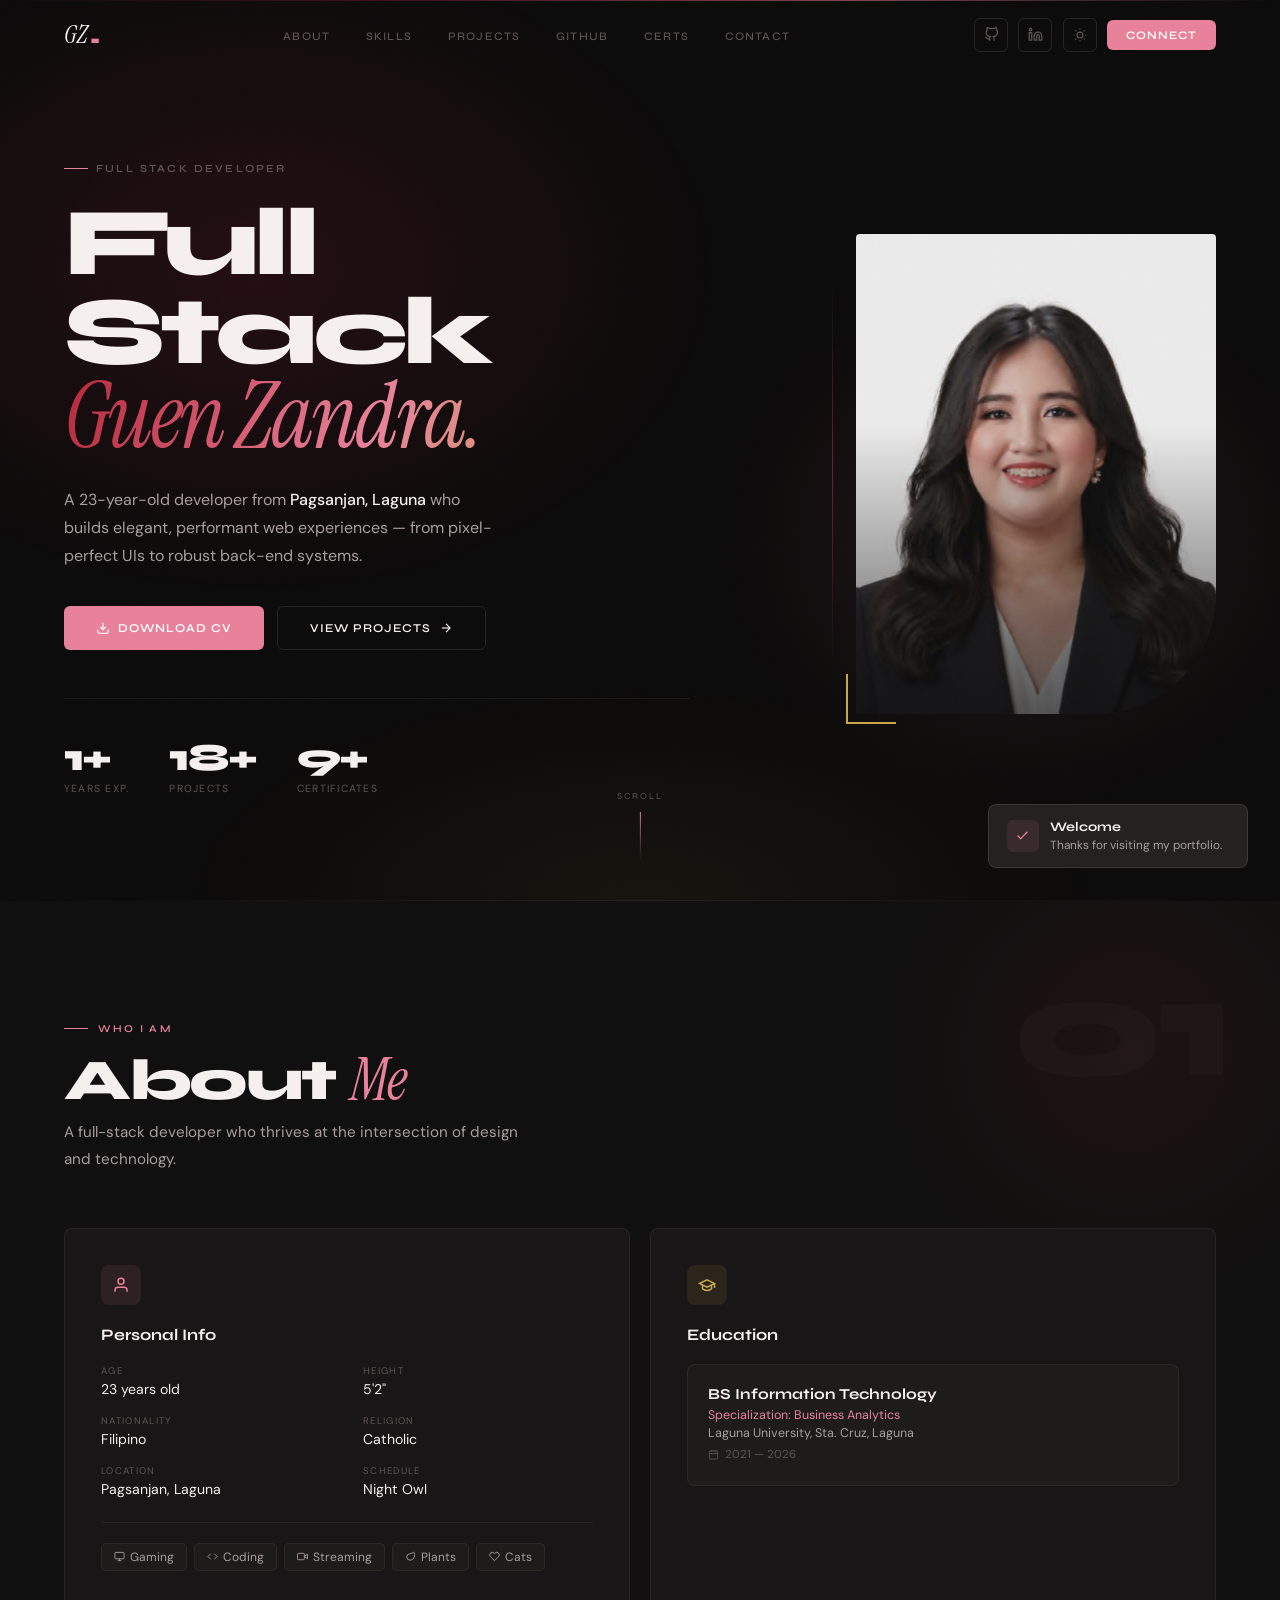
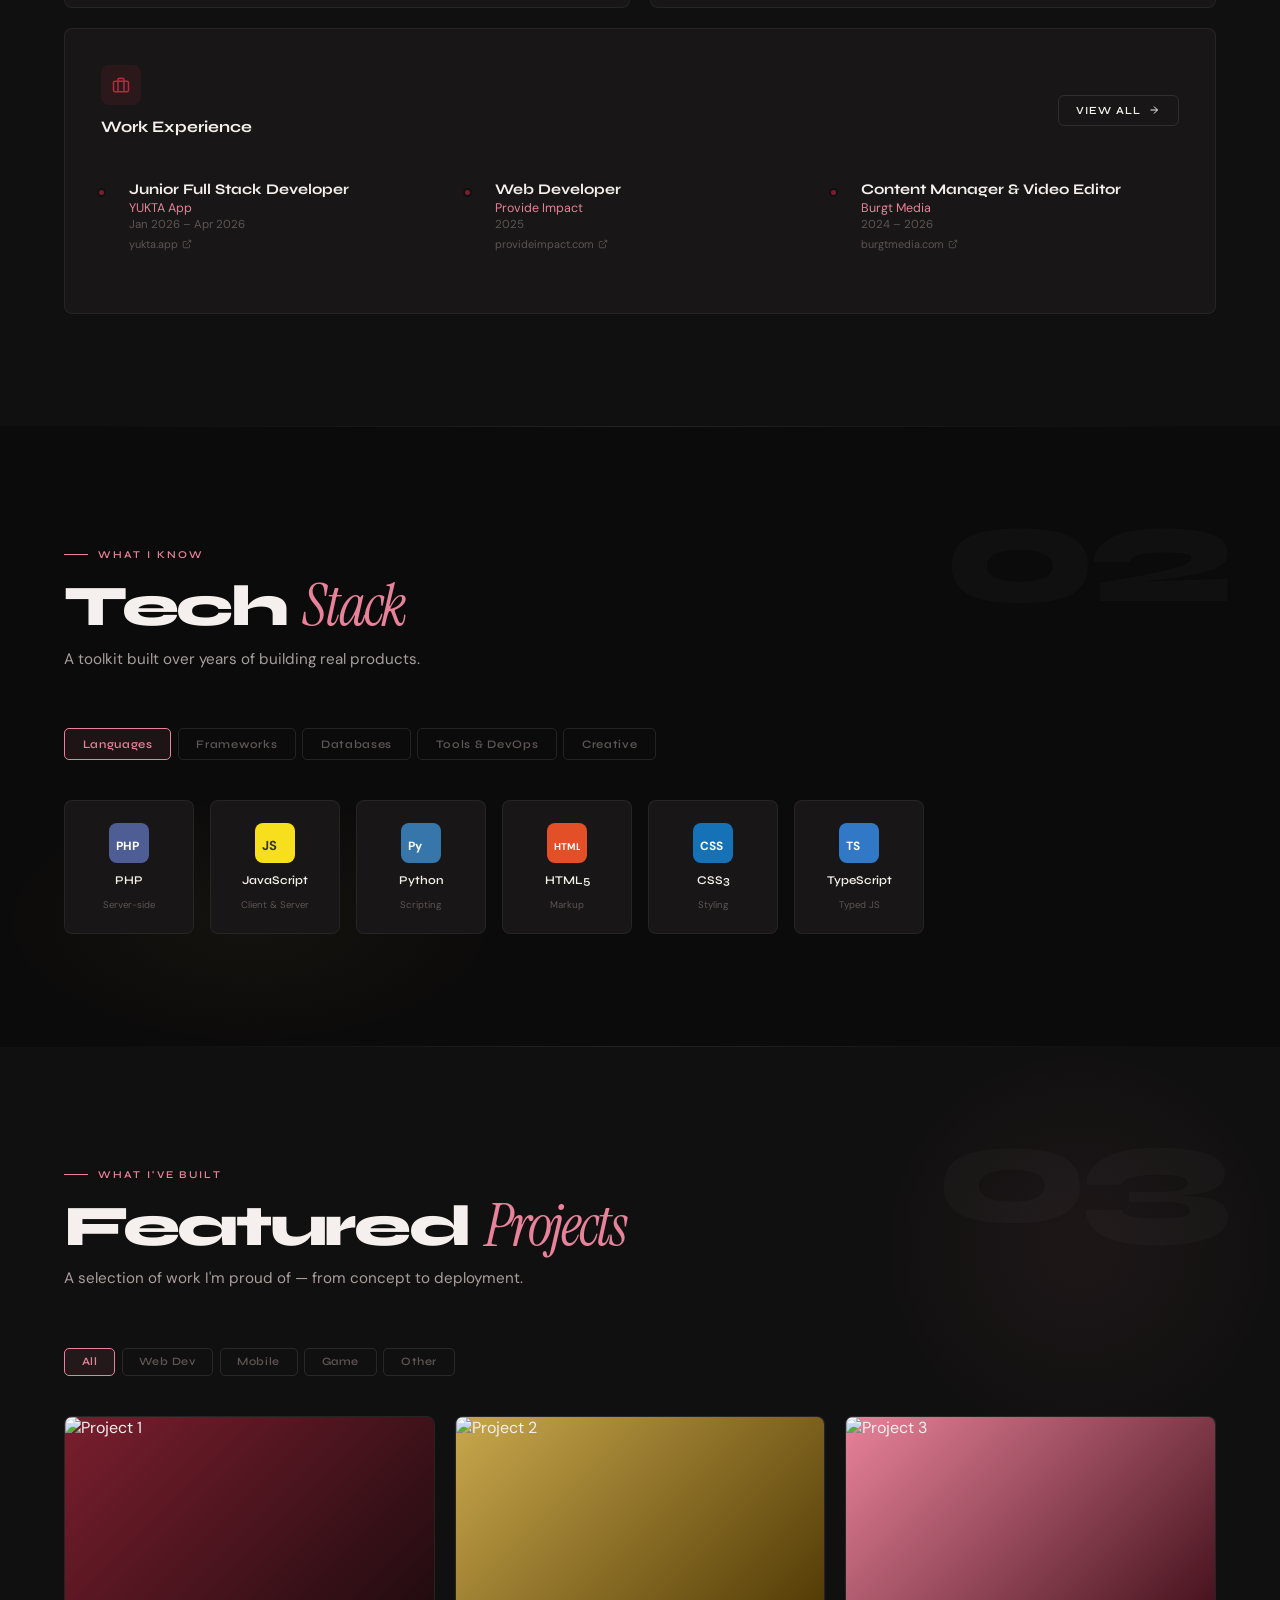
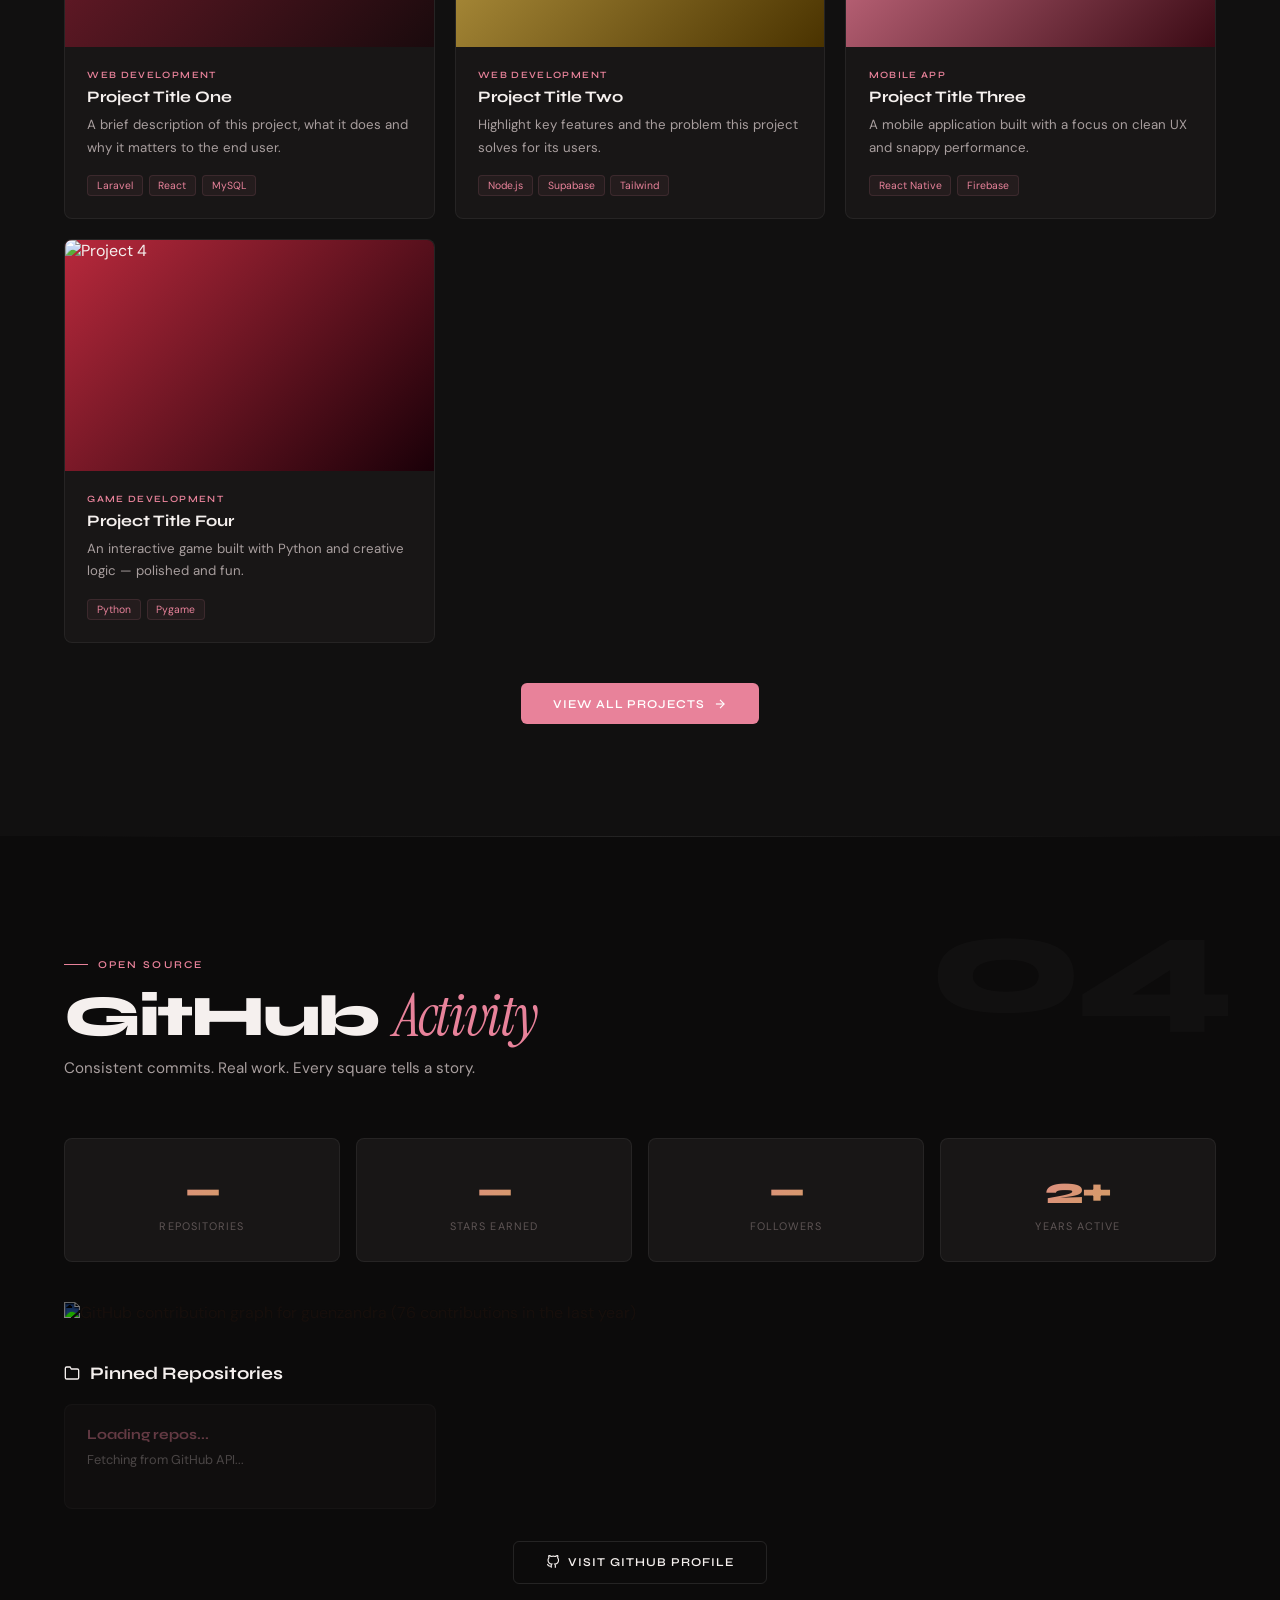
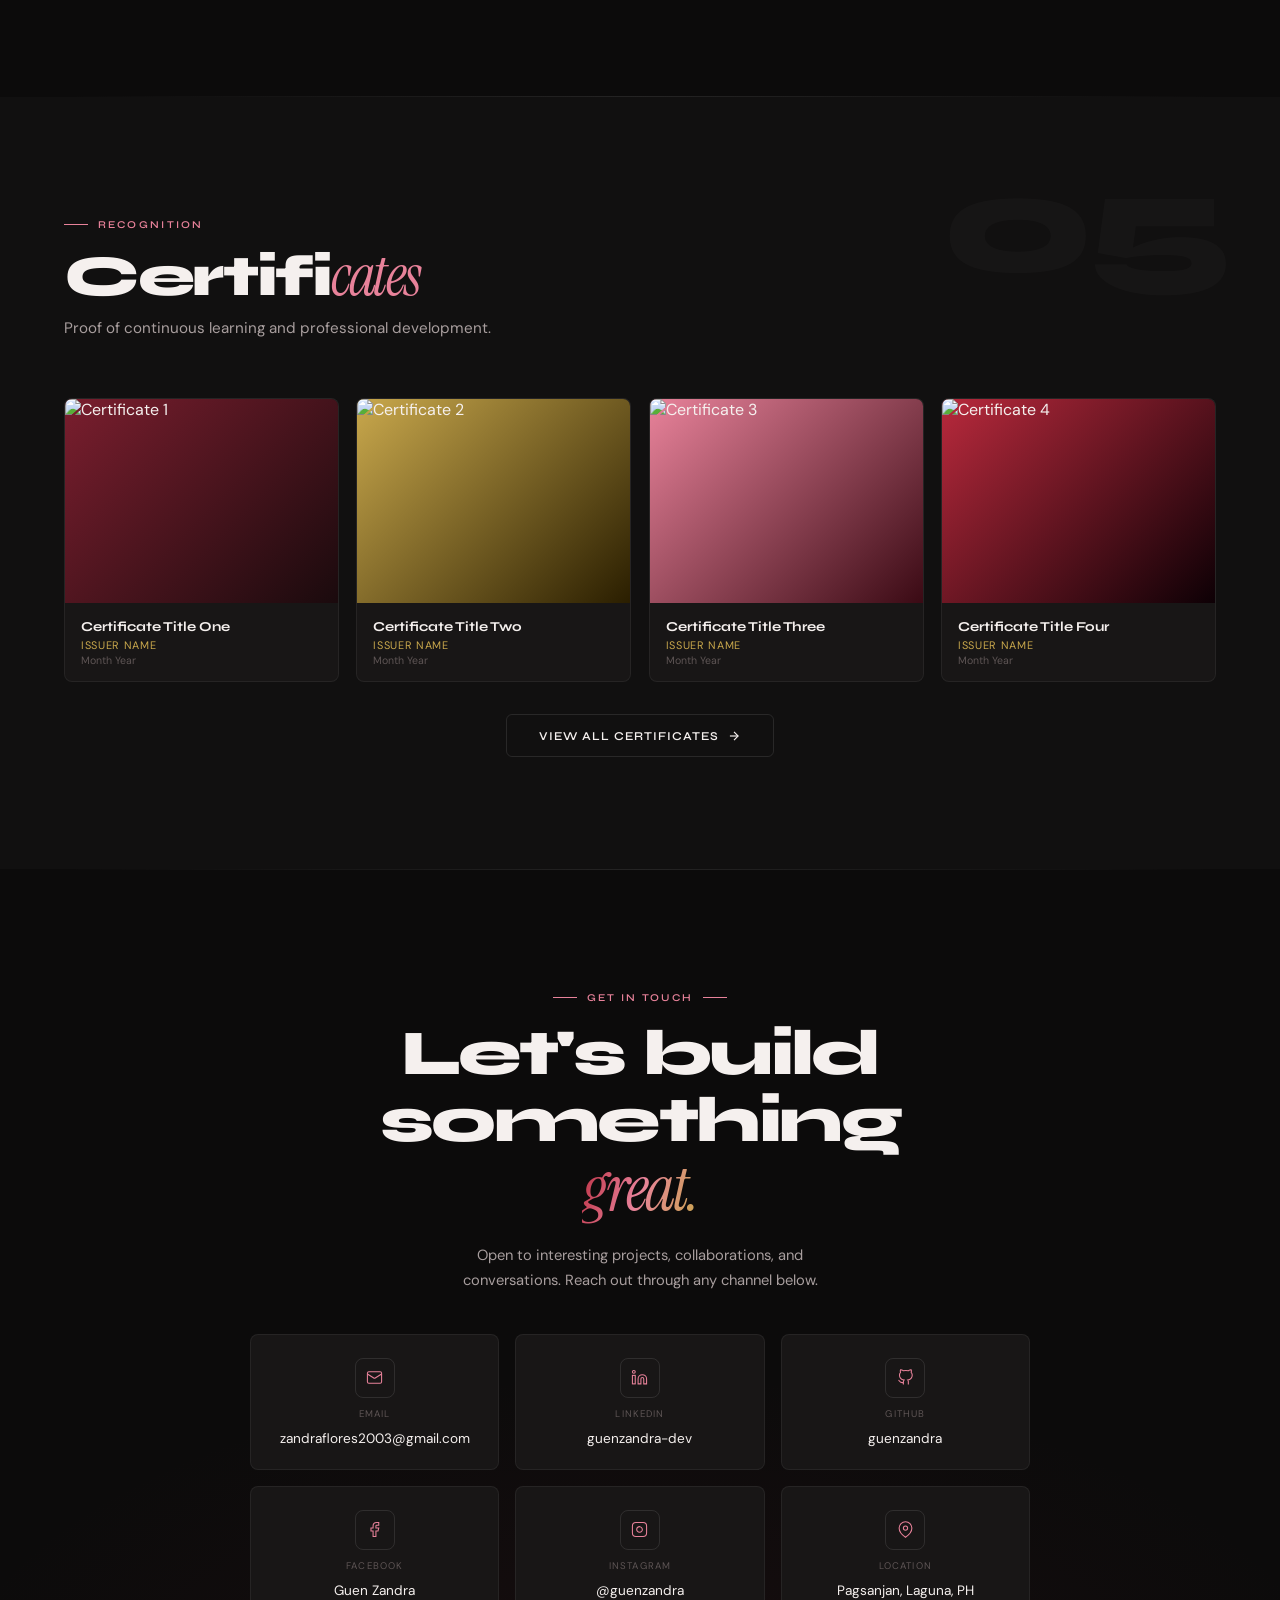
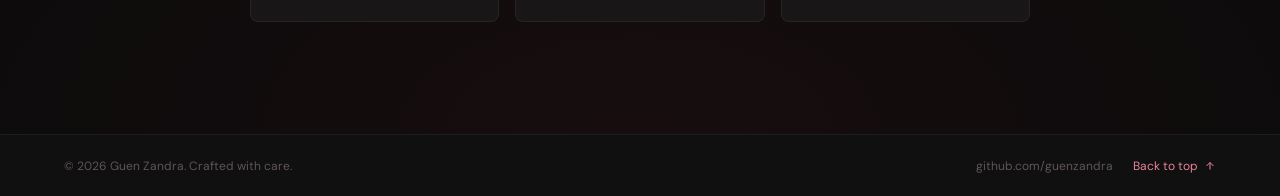
==== commit 663c00e8: "-" ====
--- a/index.html
+++ b/index.html
@@ -5,65 +5,34 @@
   <meta charset="UTF-8" />
   <meta name="viewport" content="width=device-width, initial-scale=1.0" />
   <title>Guen Zandra — Full Stack Developer</title>
-
-  <!-- ─── EXTERNAL LIBRARIES ─── -->
-  <!-- AOS: Animate On Scroll - for scroll-triggered reveal animations -->
   <link href="https://cdn.jsdelivr.net/npm/aos@2.3.4/dist/aos.css" rel="stylesheet" />
-
-  <!-- Google Fonts: keeping Syne (headings) + Instrument Serif (display italic) + adding DM Sans for body -->
   <link
     href="https://fonts.googleapis.com/css2?family=Syne:wght@400;500;600;700;800&family=Instrument+Serif:ital@0;1&family=DM+Sans:ital,opsz,wght@0,9..40,300;0,9..40,400;0,9..40,500;1,9..40,300&display=swap"
     rel="stylesheet" />
 
   <style>
-    /* ══════════════════════════════════════
-       THEME VARIABLES
-       All colors, spacing, and type sizes
-       are defined here so changing the theme
-       is just swapping these values.
-    ══════════════════════════════════════ */
     :root {
       /* Backgrounds — layered dark from darkest to lightest */
       --bg: #0c0b0b;
-      /* main canvas — near-black with a warm undertone */
       --bg2: #111010;
-      /* slightly lighter for section alternation */
       --bg3: #181616;
-      /* card backgrounds */
       --surface: #1e1b1b;
-      /* elevated surfaces */
       --surface2: #252121;
-      /* hover states / deeper surfaces */
-
-      /* Borders */
       --border: rgba(255, 255, 255, 0.06);
       --border2: rgba(255, 255, 255, 0.10);
 
-      /* Text */
       --text: #f5f0ee;
-      /* off-white main text */
       --text2: #a89e9e;
-      /* muted secondary text */
       --text3: #5e5555;
-      /* very muted / labels */
-
-      /* Brand palette — based on her fave colors */
+
       --pink: #e8829a;
-      /* rose-pink — primary accent */
       --pink2: #f2a8b8;
-      /* lighter blush for hover states */
       --pink3: #fcd5de;
-      /* very light blush for subtle tints */
       --maroon: #7a1e2e;
-      /* deep maroon */
       --crimson: #b8293c;
-      /* mid red for accents */
       --gold: #c9a84c;
-      /* warm gold */
       --gold2: #e2c47a;
-      /* lighter gold */
-
-      /* Glow effects */
+
       --glow-pink: rgba(232, 130, 154, 0.18);
       --glow-maroon: rgba(122, 30, 46, 0.25);
       --glow-gold: rgba(201, 168, 76, 0.15);
@@ -92,9 +61,6 @@
       --glow-gold: rgba(160, 120, 40, 0.10);
     }
 
-    /* ══════════════════════════════════════
-       RESET & BASE STYLES
-    ══════════════════════════════════════ */
     *,
     *::before,
     *::after {
@@ -113,16 +79,13 @@
       color: var(--text);
       overflow-x: hidden;
       transition: background 0.4s ease, color 0.4s ease;
-      /* Subtle warm noise texture overlay using pseudo-element below */
-    }
-
-    /* Text selection color */
+    }
+
     ::selection {
       background: var(--pink);
       color: #fff;
     }
 
-    /* Custom scrollbar — thin and branded */
     ::-webkit-scrollbar {
       width: 2px;
     }
@@ -136,34 +99,22 @@
       border-radius: 99px;
     }
 
-    /* ── Warm noise texture on top of everything ── */
     body::before {
       content: '';
       position: fixed;
       inset: 0;
       z-index: 0;
       pointer-events: none;
-      /* SVG turbulence filter rendered as a data URI */
       background-image: url("data:image/svg+xml,%3Csvg viewBox='0 0 512 512' xmlns='http://www.w3.org/2000/svg'%3E%3Cfilter id='n'%3E%3CfeTurbulence type='fractalNoise' baseFrequency='0.75' numOctaves='4' stitchTiles='stitch'/%3E%3C/filter%3E%3Crect width='100%25' height='100%25' filter='url(%23n)' opacity='0.035'/%3E%3C/svg%3E");
       opacity: 0.55;
       mix-blend-mode: overlay;
     }
-
-    /* ══════════════════════════════════════
-       TYPOGRAPHY HELPERS
-    ══════════════════════════════════════ */
     .font-display {
       font-family: 'Instrument Serif', serif;
     }
-
     .font-heading {
       font-family: 'Syne', sans-serif;
     }
-
-    /* ══════════════════════════════════════
-       PAGE LOADER
-       Fades out after assets are ready.
-    ══════════════════════════════════════ */
     #page-loader {
       position: fixed;
       inset: 0;
@@ -176,13 +127,10 @@
       gap: 1.75rem;
       transition: opacity 0.8s ease 0.2s, visibility 0.8s ease 0.2s;
     }
-
     #page-loader.hidden {
       opacity: 0;
       visibility: hidden;
     }
-
-    /* Monogram in loader */
     .loader-mono {
       font-family: 'Instrument Serif', serif;
       font-style: italic;
@@ -191,7 +139,6 @@
       letter-spacing: -0.02em;
       line-height: 1;
     }
-
     .loader-name {
       font-family: 'Syne', sans-serif;
       font-weight: 700;
@@ -200,33 +147,23 @@
       text-transform: uppercase;
       color: var(--text3);
     }
-
-    /* Loading bar */
     .loader-bar-wrap {
       width: 160px;
       height: 1px;
       background: var(--surface2);
       overflow: hidden;
     }
-
     .loader-bar {
       height: 100%;
       background: linear-gradient(90deg, var(--maroon), var(--pink), var(--gold));
       animation: loaderFill 1.4s cubic-bezier(0.4, 0, 0.2, 1) forwards;
       width: 0;
     }
-
     @keyframes loaderFill {
       to {
         width: 100%;
       }
     }
-
-    /* ══════════════════════════════════════
-       NAVBAR
-       Fixed top bar, becomes translucent
-       with blur when user scrolls down.
-    ══════════════════════════════════════ */
     #navbar {
       position: fixed;
       top: 0;
@@ -240,8 +177,6 @@
       transition: background 0.4s, backdrop-filter 0.4s, border-color 0.4s;
       border-bottom: 1px solid transparent;
     }
-
-    /* Scrolled state — frosted glass effect */
     #navbar.scrolled {
       background: rgba(12, 11, 11, 0.85);
       backdrop-filter: blur(24px);
@@ -252,8 +187,6 @@
     [data-theme="light"] #navbar.scrolled {
       background: rgba(250, 248, 247, 0.88);
     }
-
-    /* Logo: "GZ." — just initials, typographic */
     .nav-logo {
       font-family: 'Instrument Serif', serif;
       font-style: italic;
@@ -276,8 +209,6 @@
       line-height: 1;
       margin-left: 0.05em;
     }
-
-    /* Nav links */
     .nav-links {
       display: flex;
       gap: 2.25rem;
@@ -296,8 +227,6 @@
       transition: color 0.25s;
       position: relative;
     }
-
-    /* Underline animation on hover */
     .nav-links a::after {
       content: '';
       position: absolute;
@@ -323,7 +252,6 @@
       gap: 0.65rem;
     }
 
-    /* Small icon buttons for GitHub/LinkedIn in navbar */
     .nav-icon-btn {
       width: 34px;
       height: 34px;
@@ -344,7 +272,6 @@
       color: var(--pink);
     }
 
-    /* Theme toggle button */
     .theme-toggle {
       width: 34px;
       height: 34px;
@@ -364,7 +291,6 @@
       color: var(--gold);
     }
 
-    /* Primary CTA button in nav */
     .nav-cta {
       padding: 0.5rem 1.2rem;
       background: var(--pink);
@@ -388,9 +314,6 @@
       transform: translateY(-1px);
     }
 
-    /* ══════════════════════════════════════
-       SHARED ANIMATIONS
-    ══════════════════════════════════════ */
     @keyframes fadeUp {
       from {
         opacity: 0;
@@ -413,11 +336,6 @@
       }
     }
 
-    /* ══════════════════════════════════════
-       HERO SECTION
-       Full-viewport, name-first layout.
-       Asymmetric: large type left, image right.
-    ══════════════════════════════════════ */
     #hero {
       min-height: 100vh;
       display: flex;
@@ -427,20 +345,17 @@
       overflow: hidden;
     }
 
-    /* Radial gradient atmosphere behind hero content */
     .hero-bg-glow {
       position: absolute;
       inset: 0;
       pointer-events: none;
       z-index: 0;
-      /* Soft maroon bloom top-left, pink bloom right */
       background:
         radial-gradient(ellipse 55% 55% at 20% 30%, rgba(122, 30, 46, 0.22) 0%, transparent 65%),
         radial-gradient(ellipse 40% 50% at 80% 60%, rgba(232, 130, 154, 0.10) 0%, transparent 60%),
         radial-gradient(ellipse 60% 40% at 50% 100%, rgba(201, 168, 76, 0.06) 0%, transparent 60%);
     }
 
-    /* Thin decorative horizontal rule across the hero */
     .hero-rule {
       position: absolute;
       top: 0;
@@ -452,7 +367,6 @@
       z-index: 1;
     }
 
-    /* Two-column hero layout */
     .hero-inner {
       display: grid;
       grid-template-columns: 1.15fr 0.85fr;
@@ -465,10 +379,8 @@
       z-index: 2;
     }
 
-    /* Left column text */
     .hero-text {}
 
-    /* Small role label above the name */
     .hero-role-label {
       display: inline-flex;
       align-items: center;
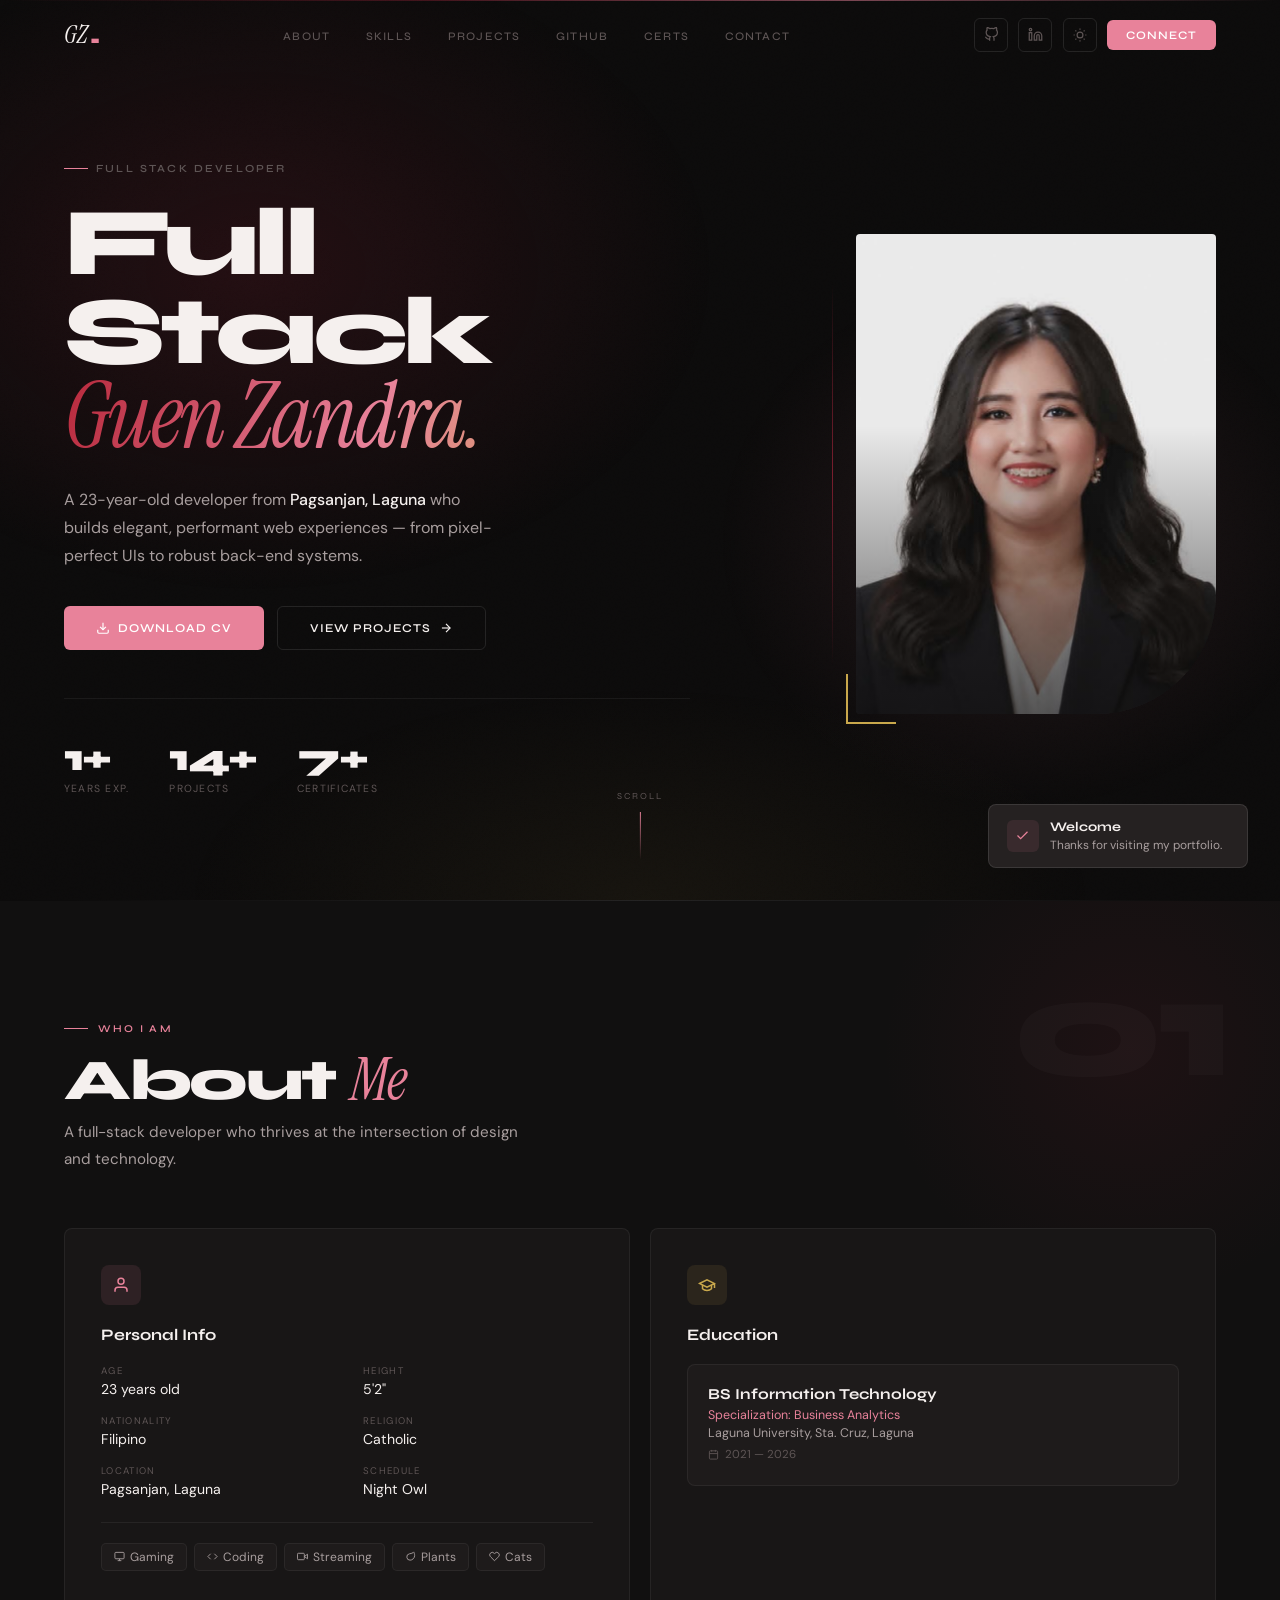
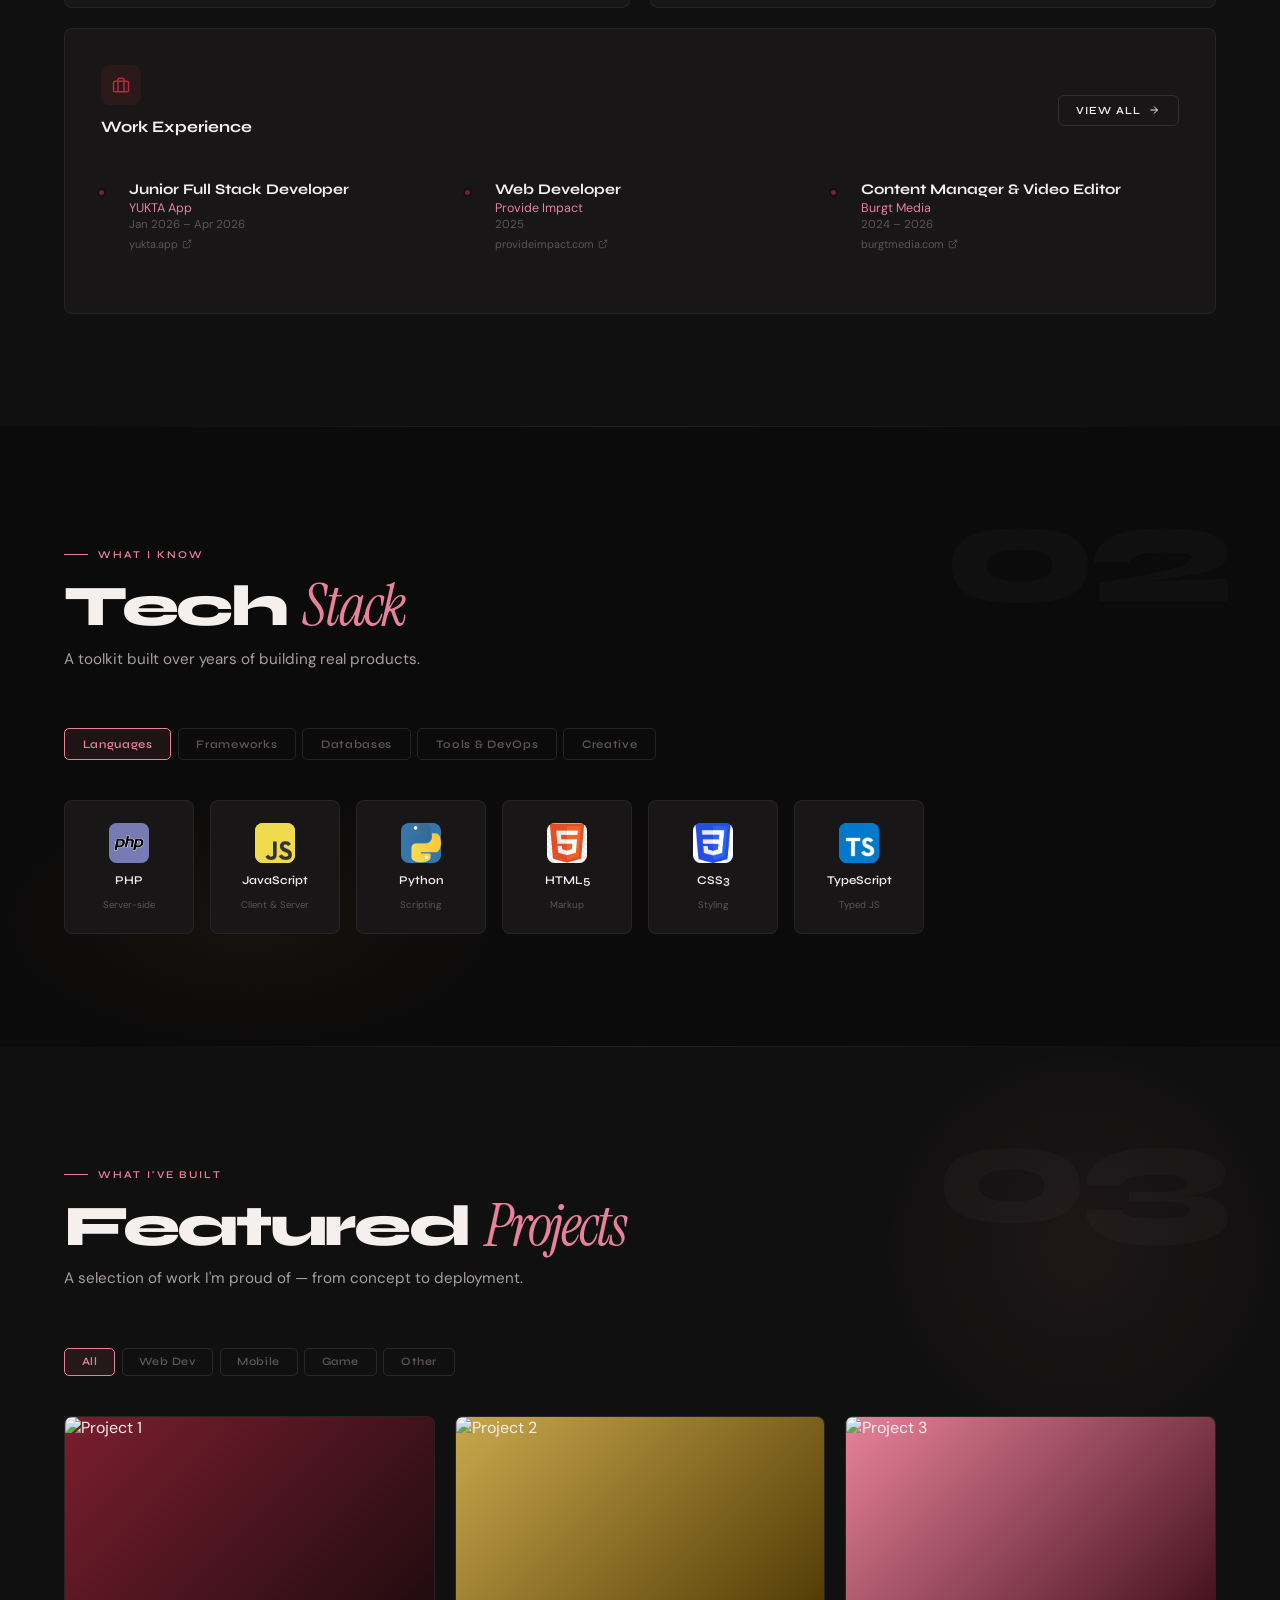
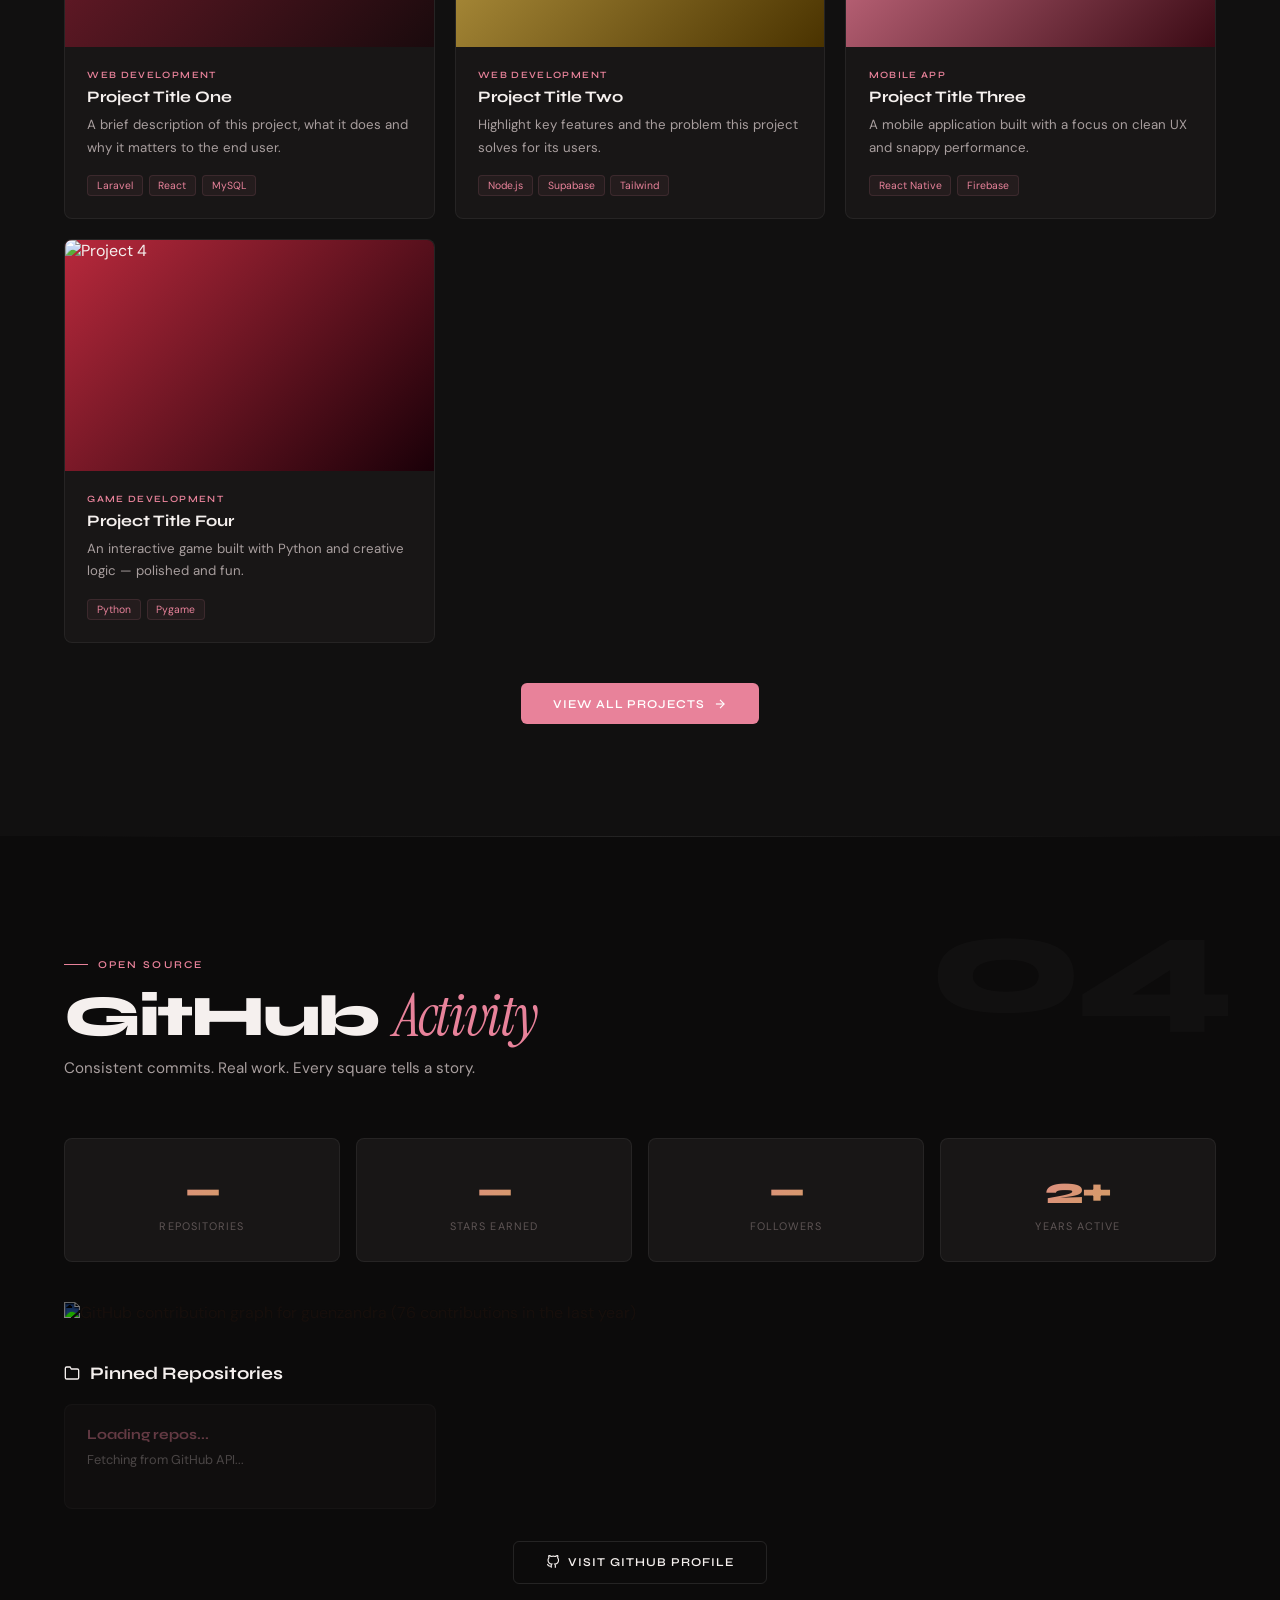
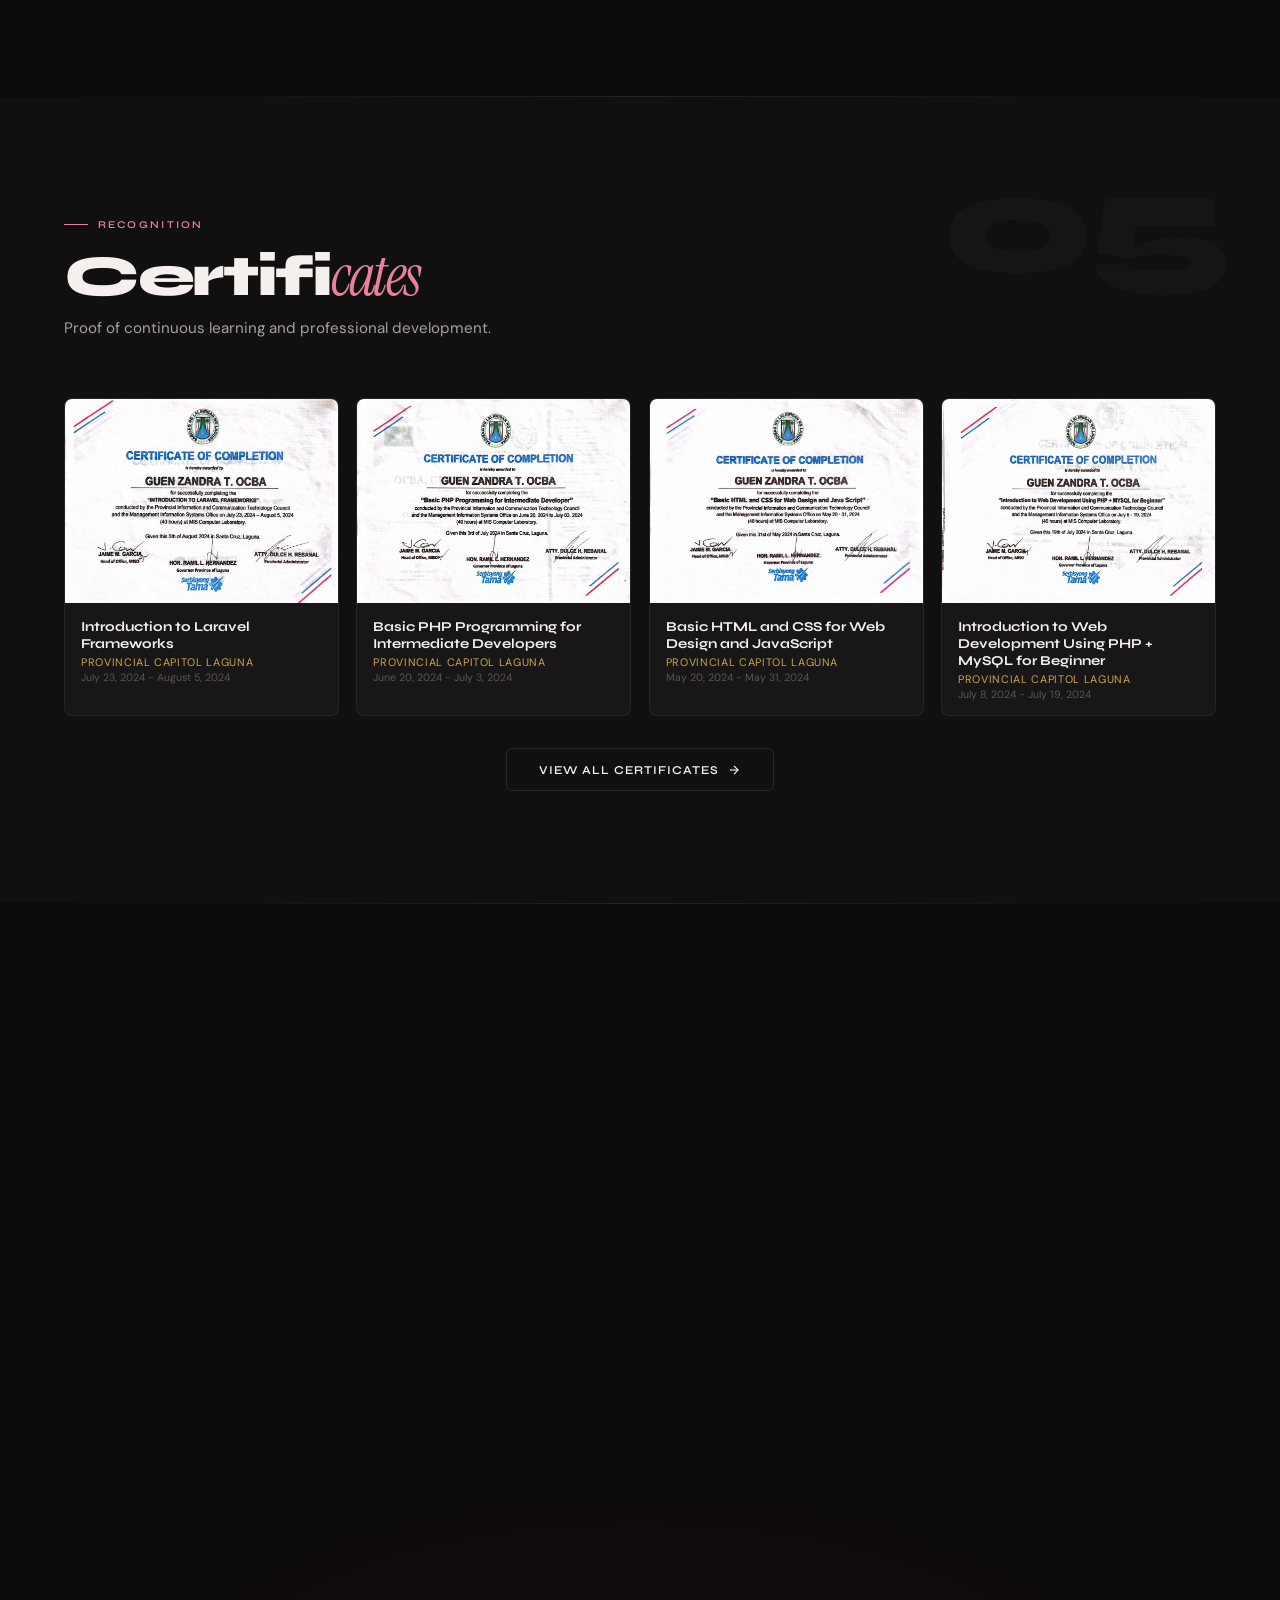
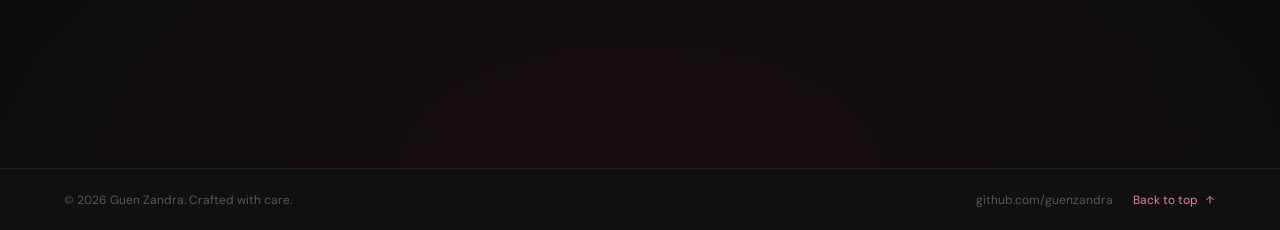
==== commit f380e82c: "soon dynamic" ====
--- a/index.html
+++ b/index.html
@@ -9,1934 +9,11 @@
   <link
     href="https://fonts.googleapis.com/css2?family=Syne:wght@400;500;600;700;800&family=Instrument+Serif:ital@0;1&family=DM+Sans:ital,opsz,wght@0,9..40,300;0,9..40,400;0,9..40,500;1,9..40,300&display=swap"
     rel="stylesheet" />
-
-  <style>
-    :root {
-      /* Backgrounds — layered dark from darkest to lightest */
-      --bg: #0c0b0b;
-      --bg2: #111010;
-      --bg3: #181616;
-      --surface: #1e1b1b;
-      --surface2: #252121;
-      --border: rgba(255, 255, 255, 0.06);
-      --border2: rgba(255, 255, 255, 0.10);
-
-      --text: #f5f0ee;
-      --text2: #a89e9e;
-      --text3: #5e5555;
-
-      --pink: #e8829a;
-      --pink2: #f2a8b8;
-      --pink3: #fcd5de;
-      --maroon: #7a1e2e;
-      --crimson: #b8293c;
-      --gold: #c9a84c;
-      --gold2: #e2c47a;
-
-      --glow-pink: rgba(232, 130, 154, 0.18);
-      --glow-maroon: rgba(122, 30, 46, 0.25);
-      --glow-gold: rgba(201, 168, 76, 0.15);
-    }
-
-    [data-theme="light"] {
-      --bg: #faf8f7;
-      --bg2: #f2eeec;
-      --bg3: #ebe6e4;
-      --surface: #ffffff;
-      --surface2: #f7f3f1;
-      --border: rgba(0, 0, 0, 0.07);
-      --border2: rgba(0, 0, 0, 0.11);
-      --text: #1a1010;
-      --text2: #5a4a4a;
-      --text3: #9a8888;
-      --pink: #c45e78;
-      --pink2: #d97890;
-      --pink3: #f5d0d8;
-      --maroon: #6b1a28;
-      --crimson: #a02232;
-      --gold: #a07828;
-      --gold2: #c49a44;
-      --glow-pink: rgba(196, 94, 120, 0.12);
-      --glow-maroon: rgba(107, 26, 40, 0.15);
-      --glow-gold: rgba(160, 120, 40, 0.10);
-    }
-
-    *,
-    *::before,
-    *::after {
-      box-sizing: border-box;
-      margin: 0;
-      padding: 0;
-    }
-
-    html {
-      scroll-behavior: smooth;
-    }
-
-    body {
-      font-family: 'DM Sans', sans-serif;
-      background: var(--bg);
-      color: var(--text);
-      overflow-x: hidden;
-      transition: background 0.4s ease, color 0.4s ease;
-    }
-
-    ::selection {
-      background: var(--pink);
-      color: #fff;
-    }
-
-    ::-webkit-scrollbar {
-      width: 2px;
-    }
-
-    ::-webkit-scrollbar-track {
-      background: var(--bg);
-    }
-
-    ::-webkit-scrollbar-thumb {
-      background: var(--pink);
-      border-radius: 99px;
-    }
-
-    body::before {
-      content: '';
-      position: fixed;
-      inset: 0;
-      z-index: 0;
-      pointer-events: none;
-      background-image: url("data:image/svg+xml,%3Csvg viewBox='0 0 512 512' xmlns='http://www.w3.org/2000/svg'%3E%3Cfilter id='n'%3E%3CfeTurbulence type='fractalNoise' baseFrequency='0.75' numOctaves='4' stitchTiles='stitch'/%3E%3C/filter%3E%3Crect width='100%25' height='100%25' filter='url(%23n)' opacity='0.035'/%3E%3C/svg%3E");
-      opacity: 0.55;
-      mix-blend-mode: overlay;
-    }
-    .font-display {
-      font-family: 'Instrument Serif', serif;
-    }
-    .font-heading {
-      font-family: 'Syne', sans-serif;
-    }
-    #page-loader {
-      position: fixed;
-      inset: 0;
-      z-index: 9000;
-      background: var(--bg);
-      display: flex;
-      align-items: center;
-      justify-content: center;
-      flex-direction: column;
-      gap: 1.75rem;
-      transition: opacity 0.8s ease 0.2s, visibility 0.8s ease 0.2s;
-    }
-    #page-loader.hidden {
-      opacity: 0;
-      visibility: hidden;
-    }
-    .loader-mono {
-      font-family: 'Instrument Serif', serif;
-      font-style: italic;
-      font-size: 3.5rem;
-      color: var(--pink);
-      letter-spacing: -0.02em;
-      line-height: 1;
-    }
-    .loader-name {
-      font-family: 'Syne', sans-serif;
-      font-weight: 700;
-      font-size: 0.7rem;
-      letter-spacing: 0.28em;
-      text-transform: uppercase;
-      color: var(--text3);
-    }
-    .loader-bar-wrap {
-      width: 160px;
-      height: 1px;
-      background: var(--surface2);
-      overflow: hidden;
-    }
-    .loader-bar {
-      height: 100%;
-      background: linear-gradient(90deg, var(--maroon), var(--pink), var(--gold));
-      animation: loaderFill 1.4s cubic-bezier(0.4, 0, 0.2, 1) forwards;
-      width: 0;
-    }
-    @keyframes loaderFill {
-      to {
-        width: 100%;
-      }
-    }
-    #navbar {
-      position: fixed;
-      top: 0;
-      left: 0;
-      right: 0;
-      z-index: 500;
-      padding: 1.1rem 4rem;
-      display: flex;
-      align-items: center;
-      justify-content: space-between;
-      transition: background 0.4s, backdrop-filter 0.4s, border-color 0.4s;
-      border-bottom: 1px solid transparent;
-    }
-    #navbar.scrolled {
-      background: rgba(12, 11, 11, 0.85);
-      backdrop-filter: blur(24px);
-      -webkit-backdrop-filter: blur(24px);
-      border-color: var(--border);
-    }
-
-    [data-theme="light"] #navbar.scrolled {
-      background: rgba(250, 248, 247, 0.88);
-    }
-    .nav-logo {
-      font-family: 'Instrument Serif', serif;
-      font-style: italic;
-      font-size: 1.55rem;
-      color: var(--text);
-      text-decoration: none;
-      letter-spacing: -0.02em;
-      line-height: 1;
-      display: flex;
-      align-items: baseline;
-      gap: 0.05em;
-    }
-
-    .nav-logo-dot {
-      color: var(--pink);
-      font-style: normal;
-      font-family: 'Syne', sans-serif;
-      font-weight: 800;
-      font-size: 1.8rem;
-      line-height: 1;
-      margin-left: 0.05em;
-    }
-    .nav-links {
-      display: flex;
-      gap: 2.25rem;
-      list-style: none;
-      align-items: center;
-    }
-
-    .nav-links a {
-      font-family: 'Syne', sans-serif;
-      font-size: 0.72rem;
-      font-weight: 500;
-      letter-spacing: 0.1em;
-      text-transform: uppercase;
-      color: var(--text3);
-      text-decoration: none;
-      transition: color 0.25s;
-      position: relative;
-    }
-    .nav-links a::after {
-      content: '';
-      position: absolute;
-      bottom: -2px;
-      left: 0;
-      width: 0;
-      height: 1px;
-      background: var(--pink);
-      transition: width 0.3s ease;
-    }
-
-    .nav-links a:hover {
-      color: var(--text);
-    }
-
-    .nav-links a:hover::after {
-      width: 100%;
-    }
-
-    .nav-right {
-      display: flex;
-      align-items: center;
-      gap: 0.65rem;
-    }
-
-    .nav-icon-btn {
-      width: 34px;
-      height: 34px;
-      border: 1px solid var(--border2);
-      background: transparent;
-      border-radius: 6px;
-      display: flex;
-      align-items: center;
-      justify-content: center;
-      color: var(--text3);
-      cursor: pointer;
-      transition: all 0.2s;
-      text-decoration: none;
-    }
-
-    .nav-icon-btn:hover {
-      border-color: var(--pink);
-      color: var(--pink);
-    }
-
-    .theme-toggle {
-      width: 34px;
-      height: 34px;
-      border: 1px solid var(--border2);
-      background: transparent;
-      border-radius: 6px;
-      display: flex;
-      align-items: center;
-      justify-content: center;
-      color: var(--text3);
-      cursor: pointer;
-      transition: all 0.2s;
-    }
-
-    .theme-toggle:hover {
-      border-color: var(--gold);
-      color: var(--gold);
-    }
-
-    .nav-cta {
-      padding: 0.5rem 1.2rem;
-      background: var(--pink);
-      color: #fff;
-      border: none;
-      border-radius: 6px;
-      font-family: 'Syne', sans-serif;
-      font-size: 0.72rem;
-      font-weight: 600;
-      letter-spacing: 0.08em;
-      text-transform: uppercase;
-      cursor: pointer;
-      text-decoration: none;
-      transition: background 0.2s, transform 0.2s;
-      white-space: nowrap;
-    }
-
-    .nav-cta:hover {
-      background: var(--pink2);
-      color: #fff;
-      transform: translateY(-1px);
-    }
-
-    @keyframes fadeUp {
-      from {
-        opacity: 0;
-        transform: translateY(28px);
-      }
-
-      to {
-        opacity: 1;
-        transform: translateY(0);
-      }
-    }
-
-    @keyframes fadeIn {
-      from {
-        opacity: 0;
-      }
-
-      to {
-        opacity: 1;
-      }
-    }
-
-    #hero {
-      min-height: 100vh;
-      display: flex;
-      align-items: center;
-      padding: 7rem 4rem 4rem;
-      position: relative;
-      overflow: hidden;
-    }
-
-    .hero-bg-glow {
-      position: absolute;
-      inset: 0;
-      pointer-events: none;
-      z-index: 0;
-      background:
-        radial-gradient(ellipse 55% 55% at 20% 30%, rgba(122, 30, 46, 0.22) 0%, transparent 65%),
-        radial-gradient(ellipse 40% 50% at 80% 60%, rgba(232, 130, 154, 0.10) 0%, transparent 60%),
-        radial-gradient(ellipse 60% 40% at 50% 100%, rgba(201, 168, 76, 0.06) 0%, transparent 60%);
-    }
-
-    .hero-rule {
-      position: absolute;
-      top: 0;
-      left: 0;
-      right: 0;
-      height: 1px;
-      background: linear-gradient(90deg, transparent, var(--maroon), var(--pink), transparent);
-      opacity: 0.5;
-      z-index: 1;
-    }
-
-    .hero-inner {
-      display: grid;
-      grid-template-columns: 1.15fr 0.85fr;
-      gap: 4rem;
-      align-items: center;
-      width: 100%;
-      max-width: 1320px;
-      margin: 0 auto;
-      position: relative;
-      z-index: 2;
-    }
-
-    .hero-text {}
-
-    .hero-role-label {
-      display: inline-flex;
-      align-items: center;
-      gap: 0.5rem;
-      font-family: 'Syne', sans-serif;
-      font-size: 0.68rem;
-      font-weight: 600;
-      letter-spacing: 0.2em;
-      text-transform: uppercase;
-      color: var(--text3);
-      margin-bottom: 1.5rem;
-      animation: fadeUp 0.6s 0.1s both;
-    }
-
-    /* Short horizontal rule before the label */
-    .hero-role-label::before {
-      content: '';
-      display: block;
-      width: 24px;
-      height: 1px;
-      background: var(--pink);
-    }
-
-    /* BIG name — the hero statement */
-    .hero-name {
-      font-family: 'Syne', sans-serif;
-      font-weight: 800;
-      font-size: clamp(3.5rem, 7.5vw, 8rem);
-      line-height: 0.92;
-      letter-spacing: -0.05em;
-      color: var(--text);
-      margin-bottom: 0.15em;
-      animation: fadeUp 0.7s 0.25s both;
-    }
-
-    /* "Guen Zandra" in italic serif — feminine, editorial contrast */
-    .hero-name-italic {
-      display: block;
-      font-family: 'Instrument Serif', serif;
-      font-style: italic;
-      font-weight: 400;
-      font-size: clamp(3rem, 7vw, 7.2rem);
-      /* Gradient: maroon → pink → gold */
-      background: linear-gradient(110deg, var(--crimson) 0%, var(--pink) 50%, var(--gold) 100%);
-      -webkit-background-clip: text;
-      -webkit-text-fill-color: transparent;
-      background-clip: text;
-      letter-spacing: -0.03em;
-    }
-
-    /* Tagline below the name */
-    .hero-tagline {
-      font-size: 1rem;
-      line-height: 1.75;
-      color: var(--text2);
-      max-width: 440px;
-      margin: 1.75rem 0 2.25rem;
-      animation: fadeUp 0.7s 0.45s both;
-    }
-
-    .hero-tagline strong {
-      color: var(--text);
-      font-weight: 500;
-    }
-
-    /* CTA button row */
-    .hero-btns {
-      display: flex;
-      gap: 0.85rem;
-      flex-wrap: wrap;
-      animation: fadeUp 0.7s 0.6s both;
-    }
-
-    /* Stats row */
-    .hero-stats {
-      display: flex;
-      gap: 2.5rem;
-      margin-top: 3rem;
-      padding-top: 2.5rem;
-      border-top: 1px solid var(--border);
-      animation: fadeUp 0.7s 0.75s both;
-    }
-
-    .stat-num {
-      font-family: 'Syne', sans-serif;
-      font-weight: 800;
-      font-size: 2.4rem;
-      letter-spacing: -0.04em;
-      line-height: 1;
-      color: var(--text);
-    }
-
-    .stat-label {
-      font-size: 0.65rem;
-      text-transform: uppercase;
-      letter-spacing: 0.12em;
-      color: var(--text3);
-      margin-top: 0.3rem;
-    }
-
-    /* Right column — photo */
-    .hero-img-col {
-      display: flex;
-      justify-content: flex-end;
-      position: relative;
-    }
-
-    .hero-img-wrap {
-      position: relative;
-      width: 360px;
-      max-width: 100%;
-      animation: fadeUp 0.9s 0.15s both;
-    }
-
-    /* The photo frame */
-    .hero-img-frame {
-      position: relative;
-      border-radius: 4px 4px 120px 4px;
-      /* asymmetric corners for character */
-      overflow: hidden;
-      aspect-ratio: 3/4;
-    }
-
-    /* Gradient overlay fading to dark at bottom */
-    .hero-img-frame::after {
-      content: '';
-      position: absolute;
-      inset: 0;
-      background: linear-gradient(to bottom, transparent 40%, rgba(12, 11, 11, 0.65) 100%);
-      pointer-events: none;
-      z-index: 1;
-    }
-
-    .hero-img-frame img {
-      width: 100%;
-      height: 100%;
-      object-fit: cover;
-      object-position: top;
-      transition: transform 0.6s ease;
-      display: block;
-    }
-
-    .hero-img-frame:hover img {
-      transform: scale(1.04);
-    }
-
-    /* Decorative vertical rule beside the image */
-    .hero-img-rule {
-      position: absolute;
-      top: 10%;
-      bottom: 10%;
-      left: -24px;
-      width: 1px;
-      background: linear-gradient(to bottom, transparent, var(--maroon), transparent);
-      pointer-events: none;
-    }
-
-    /* Gold corner accent on the image frame */
-    .hero-img-corner {
-      position: absolute;
-      bottom: -10px;
-      left: -10px;
-      width: 50px;
-      height: 50px;
-      border-left: 2px solid var(--gold);
-      border-bottom: 2px solid var(--gold);
-      z-index: 2;
-      pointer-events: none;
-    }
-
-    /* Scroll cue at bottom of hero */
-    .hero-scroll {
-      position: absolute;
-      bottom: 2.5rem;
-      left: 50%;
-      transform: translateX(-50%);
-      display: flex;
-      flex-direction: column;
-      align-items: center;
-      gap: 0.6rem;
-      z-index: 2;
-      animation: fadeIn 1s 1.5s both;
-    }
-
-    .scroll-text {
-      font-family: 'Syne', sans-serif;
-      font-size: 0.58rem;
-      letter-spacing: 0.22em;
-      text-transform: uppercase;
-      color: var(--text3);
-    }
-
-    .scroll-line {
-      width: 1px;
-      height: 48px;
-      background: linear-gradient(to bottom, var(--pink), transparent);
-      animation: scrollPulse 2s ease-in-out infinite;
-    }
-
-    @keyframes scrollPulse {
-
-      0%,
-      100% {
-        opacity: 0.4;
-        transform: scaleY(1);
-      }
-
-      50% {
-        opacity: 1;
-        transform: scaleY(1.1);
-      }
-    }
-
-    /* ══════════════════════════════════════
-       SHARED SECTION STYLES
-    ══════════════════════════════════════ */
-    section {
-      padding: 7rem 4rem;
-      position: relative;
-      overflow: hidden;
-    }
-
-    /* Section eyebrow: "Who I Am", "What I Know", etc. */
-    .section-eyebrow {
-      display: inline-flex;
-      align-items: center;
-      gap: 0.6rem;
-      font-family: 'Syne', sans-serif;
-      font-size: 0.65rem;
-      font-weight: 600;
-      letter-spacing: 0.22em;
-      text-transform: uppercase;
-      color: var(--pink);
-      margin-bottom: 1rem;
-    }
-
-    .eyebrow-dash {
-      display: block;
-      width: 24px;
-      height: 1px;
-      background: var(--pink);
-    }
-
-    /* Large section heading */
-    .section-title {
-      font-family: 'Syne', sans-serif;
-      font-weight: 800;
-      font-size: clamp(2.4rem, 4.5vw, 4.2rem);
-      letter-spacing: -0.04em;
-      line-height: 1;
-      color: var(--text);
-      margin-bottom: 0.6rem;
-    }
-
-    /* Italic serif accent word in section titles */
-    .section-title .serif-accent {
-      font-family: 'Instrument Serif', serif;
-      font-style: italic;
-      font-weight: 400;
-      color: var(--pink);
-    }
-
-    .section-sub {
-      font-size: 0.95rem;
-      color: var(--text2);
-      max-width: 480px;
-      line-height: 1.75;
-      margin-bottom: 3.5rem;
-    }
-
-    /* Large decorative section number — right side, very faded */
-    .section-number {
-      position: absolute;
-      right: 3.5rem;
-      top: 3.5rem;
-      font-family: 'Syne', sans-serif;
-      font-weight: 800;
-      font-size: 9rem;
-      letter-spacing: -0.06em;
-      color: rgba(255, 255, 255, 0.025);
-      line-height: 1;
-      pointer-events: none;
-      user-select: none;
-      z-index: 0;
-    }
-
-    [data-theme="light"] .section-number {
-      color: rgba(0, 0, 0, 0.04);
-    }
-
-    /* Horizontal divider between sections */
-    .divider {
-      height: 1px;
-      background: linear-gradient(90deg, transparent, var(--border2), transparent);
-      margin: 0 4rem;
-    }
-
-    /* ══════════════════════════════════════
-       BUTTONS
-    ══════════════════════════════════════ */
-
-    /* Primary — filled pink */
-    .btn-primary {
-      display: inline-flex;
-      align-items: center;
-      gap: 0.5rem;
-      padding: 0.85rem 2rem;
-      background: var(--pink);
-      color: #fff;
-      border: none;
-      border-radius: 6px;
-      font-family: 'Syne', sans-serif;
-      font-size: 0.75rem;
-      font-weight: 600;
-      letter-spacing: 0.08em;
-      text-transform: uppercase;
-      cursor: pointer;
-      text-decoration: none;
-      transition: background 0.2s, transform 0.2s, box-shadow 0.2s;
-    }
-
-    .btn-primary:hover {
-      background: var(--pink2);
-      color: #fff;
-      transform: translateY(-2px);
-      box-shadow: 0 12px 32px var(--glow-pink);
-    }
-
-    /* Secondary — outlined */
-    .btn-secondary {
-      display: inline-flex;
-      align-items: center;
-      gap: 0.5rem;
-      padding: 0.85rem 2rem;
-      background: transparent;
-      color: var(--text);
-      border: 1px solid var(--border2);
-      border-radius: 6px;
-      font-family: 'Syne', sans-serif;
-      font-size: 0.75rem;
-      font-weight: 600;
-      letter-spacing: 0.08em;
-      text-transform: uppercase;
-      cursor: pointer;
-      text-decoration: none;
-      transition: all 0.2s;
-    }
-
-    .btn-secondary:hover {
-      border-color: var(--pink);
-      color: var(--pink);
-    }
-
-    /* Small variant of secondary */
-    .btn-sm {
-      padding: 0.5rem 1.1rem;
-      font-size: 0.68rem;
-    }
-
-    /* ══════════════════════════════════════
-       ABOUT SECTION
-    ══════════════════════════════════════ */
-    #about {
-      background: var(--bg2);
-    }
-
-    /* Subtle bloom accent */
-    #about::before {
-      content: '';
-      position: absolute;
-      top: -100px;
-      right: -100px;
-      width: 500px;
-      height: 500px;
-      border-radius: 50%;
-      background: radial-gradient(circle, rgba(122, 30, 46, 0.12) 0%, transparent 70%);
-      pointer-events: none;
-    }
-
-    /* 2-col layout for about cards */
-    .about-layout {
-      display: grid;
-      grid-template-columns: 1fr 1fr;
-      gap: 1.25rem;
-      position: relative;
-      z-index: 1;
-    }
-
-    /* Individual about card */
-    .about-card {
-      background: var(--bg3);
-      border: 1px solid var(--border);
-      border-radius: 8px;
-      padding: 2.25rem;
-      position: relative;
-      overflow: hidden;
-      transition: border-color 0.3s, transform 0.3s;
-    }
-
-    .about-card:hover {
-      border-color: var(--border2);
-      transform: translateY(-3px);
-    }
-
-    /* Card that spans both columns */
-    .about-card.full-width {
-      grid-column: 1 / -1;
-    }
-
-    /* Small icon box above card title */
-    .card-icon {
-      width: 40px;
-      height: 40px;
-      border-radius: 8px;
-      display: flex;
-      align-items: center;
-      justify-content: center;
-      margin-bottom: 1.25rem;
-    }
-
-    .card-icon.pink-icon {
-      background: rgba(232, 130, 154, 0.1);
-      color: var(--pink);
-    }
-
-    .card-icon.gold-icon {
-      background: rgba(201, 168, 76, 0.1);
-      color: var(--gold);
-    }
-
-    .card-icon.maroon-icon {
-      background: rgba(122, 30, 46, 0.2);
-      color: var(--crimson);
-    }
-
-    .about-card-title {
-      font-family: 'Syne', sans-serif;
-      font-weight: 700;
-      font-size: 1rem;
-      color: var(--text);
-      margin-bottom: 1.25rem;
-    }
-
-    /* Personal info: 2-col data grid */
-    .personal-grid {
-      display: grid;
-      grid-template-columns: 1fr 1fr;
-      gap: 1rem 2rem;
-    }
-
-    .pi-label {
-      font-size: 0.6rem;
-      text-transform: uppercase;
-      letter-spacing: 0.14em;
-      color: var(--text3);
-      margin-bottom: 0.18rem;
-    }
-
-    .pi-value {
-      font-size: 0.88rem;
-      color: var(--text);
-      font-weight: 400;
-    }
-
-    /* Interests tags */
-    .interests-wrap {
-      display: flex;
-      flex-wrap: wrap;
-      gap: 0.45rem;
-      margin-top: 1.5rem;
-      padding-top: 1.25rem;
-      border-top: 1px solid var(--border);
-    }
-
-    .interest-tag {
-      display: inline-flex;
-      align-items: center;
-      gap: 0.3rem;
-      font-size: 0.75rem;
-      color: var(--text2);
-      background: var(--surface);
-      padding: 0.3rem 0.75rem;
-      border-radius: 5px;
-      border: 1px solid var(--border);
-    }
-
-    /* Education card special */
-    .edu-block {
-      background: var(--surface);
-      border: 1px solid var(--border);
-      border-radius: 8px;
-      padding: 1.25rem;
-      margin-bottom: 1.25rem;
-    }
-
-    .edu-degree {
-      font-family: 'Syne', sans-serif;
-      font-weight: 700;
-      font-size: 0.95rem;
-      color: var(--text);
-      margin-bottom: 0.2rem;
-    }
-
-    .edu-spec {
-      font-size: 0.78rem;
-      color: var(--pink);
-      margin-bottom: 0.15rem;
-    }
-
-    .edu-school {
-      font-size: 0.78rem;
-      color: var(--text2);
-    }
-
-    .edu-year {
-      display: inline-flex;
-      align-items: center;
-      gap: 0.35rem;
-      font-size: 0.72rem;
-      color: var(--text3);
-      margin-top: 0.35rem;
-    }
-
-    /* Experience timeline */
-    .timeline {
-      position: relative;
-    }
-
-    .timeline::before {
-      content: '';
-      position: absolute;
-      left: 0;
-      top: 8px;
-      bottom: 0;
-      width: 1px;
-      background: var(--border2);
-    }
-
-    .timeline-item {
-      padding-left: 1.75rem;
-      margin-bottom: 1.5rem;
-      position: relative;
-    }
-
-    /* Timeline dot */
-    .timeline-item::before {
-      content: '';
-      position: absolute;
-      left: -4px;
-      top: 8px;
-      width: 9px;
-      height: 9px;
-      border-radius: 50%;
-      background: var(--maroon);
-      border: 2px solid var(--bg2);
-      transition: background 0.2s, transform 0.2s;
-    }
-
-    .timeline-item:hover::before {
-      background: var(--pink);
-      transform: scale(1.3);
-    }
-
-    .tl-role {
-      font-family: 'Syne', sans-serif;
-      font-weight: 700;
-      font-size: 0.92rem;
-      color: var(--text);
-    }
-
-    .tl-company {
-      font-size: 0.78rem;
-      color: var(--pink);
-      margin: 0.12rem 0;
-    }
-
-    .tl-period {
-      font-size: 0.72rem;
-      color: var(--text3);
-    }
-
-    .tl-link {
-      display: inline-flex;
-      align-items: center;
-      gap: 0.25rem;
-      font-size: 0.68rem;
-      color: var(--text3);
-      text-decoration: none;
-      margin-top: 0.25rem;
-      transition: color 0.2s;
-    }
-
-    .tl-link:hover {
-      color: var(--pink);
-    }
-
-    /* 3-col experience grid inside full-width card */
-    .exp-grid {
-      display: grid;
-      grid-template-columns: repeat(3, 1fr);
-      gap: 1.25rem;
-    }
-
-    /* ══════════════════════════════════════
-       SKILLS SECTION
-    ══════════════════════════════════════ */
-    #skills {
-      background: var(--bg);
-    }
-
-    #skills::before {
-      content: '';
-      position: absolute;
-      bottom: 0;
-      left: 0;
-      width: 500px;
-      height: 250px;
-      background: radial-gradient(ellipse, rgba(201, 168, 76, 0.05) 0%, transparent 70%);
-      pointer-events: none;
-    }
-
-    /* Tab buttons */
-    .skills-tabs {
-      display: flex;
-      gap: 0.4rem;
-      flex-wrap: wrap;
-      margin-bottom: 2.5rem;
-      position: relative;
-      z-index: 1;
-    }
-
-    .skill-tab {
-      padding: 0.48rem 1.1rem;
-      border-radius: 5px;
-      border: 1px solid var(--border2);
-      background: transparent;
-      color: var(--text3);
-      font-family: 'Syne', sans-serif;
-      font-size: 0.72rem;
-      font-weight: 600;
-      letter-spacing: 0.06em;
-      cursor: pointer;
-      transition: all 0.2s;
-    }
-
-    .skill-tab.active,
-    .skill-tab:hover {
-      background: rgba(232, 130, 154, 0.08);
-      border-color: var(--pink);
-      color: var(--pink);
-    }
-
-    /* Tab panels */
-    .skills-panel {
-      display: none;
-    }
-
-    .skills-panel.active {
-      display: block;
-      animation: fadeIn 0.3s ease;
-    }
-
-    /* Grid of tech items */
-    .tech-grid {
-      display: grid;
-      grid-template-columns: repeat(auto-fill, minmax(120px, 1fr));
-      gap: 1rem;
-      position: relative;
-      z-index: 1;
-    }
-
-    .tech-item {
-      background: var(--bg3);
-      border: 1px solid var(--border);
-      border-radius: 8px;
-      padding: 1.4rem 1rem;
-      display: flex;
-      flex-direction: column;
-      align-items: center;
-      gap: 0.65rem;
-      transition: border-color 0.25s, transform 0.25s;
-      cursor: default;
-    }
-
-    .tech-item:hover {
-      border-color: rgba(232, 130, 154, 0.3);
-      transform: translateY(-4px);
-    }
-
-    /* Logo container for tech icons — 40x40, image inside */
-    .tech-logo {
-      width: 40px;
-      height: 40px;
-      border-radius: 8px;
-      display: flex;
-      align-items: center;
-      justify-content: center;
-      overflow: hidden;
-      /* INSTRUCTIONS: Replace the background-color below with the brand color,
-         and place your <img> tag inside .tech-logo pointing to the logo file.
-         e.g. <img src="assets/img/logos/php.png" alt="PHP" /> */
-    }
-
-    .tech-logo img {
-      width: 100%;
-      height: 100%;
-      object-fit: contain;
-    }
-
-    .tech-name {
-      font-family: 'Syne', sans-serif;
-      font-weight: 600;
-      font-size: 0.74rem;
-      color: var(--text);
-      text-align: center;
-    }
-
-    .tech-type {
-      font-size: 0.6rem;
-      color: var(--text3);
-      text-align: center;
-    }
-
-    /* ══════════════════════════════════════
-       PROJECTS SECTION
-    ══════════════════════════════════════ */
-    #projects {
-      background: var(--bg2);
-    }
-
-    #projects::before {
-      content: '';
-      position: absolute;
-      top: 0;
-      right: 0;
-      width: 400px;
-      height: 400px;
-      background: radial-gradient(circle, rgba(232, 130, 154, 0.06) 0%, transparent 70%);
-      pointer-events: none;
-    }
-
-    /* Filter buttons */
-    .filter-bar {
-      display: flex;
-      gap: 0.4rem;
-      flex-wrap: wrap;
-      margin-bottom: 2.5rem;
-      position: relative;
-      z-index: 1;
-    }
-
-    .filter-btn {
-      padding: 0.4rem 1.05rem;
-      border-radius: 5px;
-      border: 1px solid var(--border2);
-      background: transparent;
-      font-family: 'Syne', sans-serif;
-      font-size: 0.7rem;
-      font-weight: 600;
-      letter-spacing: 0.05em;
-      color: var(--text3);
-      cursor: pointer;
-      transition: all 0.2s;
-    }
-
-    .filter-btn.active,
-    .filter-btn:hover {
-      background: rgba(232, 130, 154, 0.08);
-      border-color: var(--pink);
-      color: var(--pink);
-    }
-
-    /* 3-col project grid */
-    .projects-grid {
-      display: grid;
-      grid-template-columns: repeat(3, 1fr);
-      gap: 1.25rem;
-      position: relative;
-      z-index: 1;
-    }
-
-    .project-card {
-      background: var(--bg3);
-      border: 1px solid var(--border);
-      border-radius: 8px;
-      overflow: hidden;
-      transition: transform 0.3s, border-color 0.3s, box-shadow 0.3s;
-      cursor: pointer;
-    }
-
-    .project-card:hover {
-      transform: translateY(-6px);
-      border-color: rgba(232, 130, 154, 0.25);
-      box-shadow: 0 24px 60px rgba(0, 0, 0, 0.3);
-    }
-
-    .project-img-wrap {
-      position: relative;
-      aspect-ratio: 16/10;
-      overflow: hidden;
-    }
-
-    .project-img-wrap img {
-      width: 100%;
-      height: 100%;
-      object-fit: cover;
-      transition: transform 0.5s ease;
-    }
-
-    .project-card:hover .project-img-wrap img {
-      transform: scale(1.06);
-    }
-
-    /* Hover overlay with "View Live" link */
-    .project-overlay {
-      position: absolute;
-      inset: 0;
-      background: rgba(12, 11, 11, 0.72);
-      display: flex;
-      align-items: center;
-      justify-content: center;
-      opacity: 0;
-      transition: opacity 0.3s;
-    }
-
-    .project-card:hover .project-overlay {
-      opacity: 1;
-    }
-
-    .overlay-link {
-      padding: 0.55rem 1.35rem;
-      border-radius: 6px;
-      border: 1px solid rgba(245, 240, 238, 0.3);
-      color: var(--text);
-      font-family: 'Syne', sans-serif;
-      font-size: 0.72rem;
-      font-weight: 600;
-      letter-spacing: 0.06em;
-      text-transform: uppercase;
-      background: rgba(232, 130, 154, 0.15);
-      backdrop-filter: blur(8px);
-      text-decoration: none;
-      transition: background 0.2s, border-color 0.2s;
-    }
-
-    .overlay-link:hover {
-      background: rgba(232, 130, 154, 0.3);
-      border-color: var(--pink);
-      color: #fff;
-    }
-
-    .project-body {
-      padding: 1.4rem;
-    }
-
-    .project-cat {
-      font-family: 'Syne', sans-serif;
-      font-size: 0.6rem;
-      font-weight: 600;
-      letter-spacing: 0.14em;
-      text-transform: uppercase;
-      color: var(--pink);
-      margin-bottom: 0.35rem;
-    }
-
-    .project-title {
-      font-family: 'Syne', sans-serif;
-      font-weight: 700;
-      font-size: 1rem;
-      color: var(--text);
-      margin-bottom: 0.5rem;
-    }
-
-    .project-desc {
-      font-size: 0.83rem;
-      color: var(--text2);
-      line-height: 1.7;
-      margin-bottom: 1rem;
-    }
-
-    /* Tech tag chips on project cards */
-    .tech-tags {
-      display: flex;
-      flex-wrap: wrap;
-      gap: 0.35rem;
-    }
-
-    .tech-tag {
-      font-size: 0.65rem;
-      padding: 0.18rem 0.55rem;
-      border-radius: 4px;
-      background: rgba(232, 130, 154, 0.06);
-      border: 1px solid rgba(232, 130, 154, 0.12);
-      color: var(--pink);
-    }
-
-    /* ══════════════════════════════════════
-       GITHUB SECTION
-    ══════════════════════════════════════ */
-    #github {
-      background: var(--bg);
-    }
-
-    /* 4 stat cards in a row */
-    .github-stats-grid {
-      display: grid;
-      grid-template-columns: repeat(4, 1fr);
-      gap: 1rem;
-      margin-bottom: 2.5rem;
-      position: relative;
-      z-index: 1;
-    }
-
-    .gh-stat-card {
-      background: var(--bg3);
-      border: 1px solid var(--border);
-      border-radius: 8px;
-      padding: 1.75rem;
-      text-align: center;
-      transition: border-color 0.25s, transform 0.25s;
-    }
-
-    .gh-stat-card:hover {
-      border-color: rgba(232, 130, 154, 0.2);
-      transform: translateY(-3px);
-    }
-
-    .gh-stat-num {
-      font-family: 'Syne', sans-serif;
-      font-weight: 800;
-      font-size: 2.4rem;
-      letter-spacing: -0.04em;
-      /* Pink to gold gradient number */
-      background: linear-gradient(135deg, var(--pink), var(--gold));
-      -webkit-background-clip: text;
-      -webkit-text-fill-color: transparent;
-      background-clip: text;
-    }
-
-    .gh-stat-label {
-      font-size: 0.68rem;
-      color: var(--text3);
-      text-transform: uppercase;
-      letter-spacing: 0.1em;
-      margin-top: 0.3rem;
-    }
-
-    .github-graph-wrap img {
-      width: 100%;
-      height: auto;
-      display: block;
-      /* ghchart.onrender.com renders a light SVG — invert in dark mode so it reads cleanly */
-      filter: none;
-    }
-    [data-theme="dark"] .github-graph-wrap img {
-      /* Invert the white background to dark, keep green squares visible */
-      filter: invert(1) hue-rotate(180deg) saturate(1.4) brightness(1.1);
-    }
-
-    /* Repo cards */
-    .repos-grid {
-      display: grid;
-      grid-template-columns: repeat(3, 1fr);
-      gap: 1.1rem;
-      position: relative;
-      z-index: 1;
-    }
-
-    .repo-card {
-      background: var(--bg3);
-      border: 1px solid var(--border);
-      border-radius: 8px;
-      padding: 1.35rem;
-      transition: border-color 0.25s, transform 0.25s;
-      text-decoration: none;
-      display: block;
-    }
-
-    .repo-card:hover {
-      border-color: rgba(232, 130, 154, 0.2);
-      transform: translateY(-3px);
-    }
-
-    .repo-name {
-      font-family: 'Syne', sans-serif;
-      font-weight: 700;
-      font-size: 0.88rem;
-      color: var(--pink);
-      margin-bottom: 0.4rem;
-      display: flex;
-      align-items: center;
-      gap: 0.4rem;
-    }
-
-    .repo-desc {
-      font-size: 0.8rem;
-      color: var(--text2);
-      line-height: 1.6;
-      margin-bottom: 1rem;
-    }
-
-    .repo-meta {
-      display: flex;
-      align-items: center;
-      gap: 1.1rem;
-    }
-
-    .repo-lang {
-      display: flex;
-      align-items: center;
-      gap: 0.3rem;
-      font-size: 0.7rem;
-      color: var(--text3);
-    }
-
-    .lang-dot {
-      width: 9px;
-      height: 9px;
-      border-radius: 50%;
-    }
-
-    .repo-stars {
-      display: flex;
-      align-items: center;
-      gap: 0.25rem;
-      font-size: 0.7rem;
-      color: var(--text3);
-    }
-
-    /* ══════════════════════════════════════
-       CERTIFICATES SECTION
-    ══════════════════════════════════════ */
-    #certificates {
-      background: var(--bg2);
-    }
-
-    .cert-grid {
-      display: grid;
-      grid-template-columns: repeat(4, 1fr);
-      gap: 1.1rem;
-      position: relative;
-      z-index: 1;
-    }
-
-    .cert-card {
-      background: var(--bg3);
-      border: 1px solid var(--border);
-      border-radius: 8px;
-      overflow: hidden;
-      cursor: pointer;
-      transition: border-color 0.3s, transform 0.3s;
-    }
-
-    .cert-card:hover {
-      transform: translateY(-5px);
-      border-color: rgba(201, 168, 76, 0.3);
-    }
-
-    .cert-img-wrap {
-      aspect-ratio: 4/3;
-      overflow: hidden;
-      position: relative;
-    }
-
-    .cert-img-wrap img {
-      width: 100%;
-      height: 100%;
-      object-fit: cover;
-      transition: transform 0.4s;
-    }
-
-    .cert-card:hover .cert-img-wrap img {
-      transform: scale(1.06);
-    }
-
-    /* Zoom icon overlay on cert hover */
-    .cert-overlay {
-      position: absolute;
-      inset: 0;
-      background: rgba(12, 11, 11, 0.5);
-      display: flex;
-      align-items: center;
-      justify-content: center;
-      opacity: 0;
-      transition: opacity 0.3s;
-    }
-
-    .cert-card:hover .cert-overlay {
-      opacity: 1;
-    }
-
-    .cert-body {
-      padding: 0.9rem 1rem;
-    }
-
-    .cert-body h4 {
-      font-family: 'Syne', sans-serif;
-      font-weight: 700;
-      font-size: 0.85rem;
-      color: var(--text);
-      margin-bottom: 0.2rem;
-    }
-
-    .cert-issuer {
-      font-size: 0.68rem;
-      color: var(--gold);
-      letter-spacing: 0.06em;
-      text-transform: uppercase;
-    }
-
-    .cert-date {
-      font-size: 0.66rem;
-      color: var(--text3);
-      margin-top: 0.1rem;
-    }
-
-    /* ══════════════════════════════════════
-       CONTACT SECTION
-    ══════════════════════════════════════ */
-    #contact {
-      background: var(--bg);
-    }
-
-    #contact::before {
-      content: '';
-      position: absolute;
-      inset: 0;
-      background: radial-gradient(ellipse 80% 60% at 50% 100%, rgba(122, 30, 46, 0.1) 0%, transparent 70%);
-      pointer-events: none;
-    }
-
-    .contact-inner {
-      max-width: 780px;
-      margin: 0 auto;
-      text-align: center;
-      position: relative;
-      z-index: 1;
-    }
-
-    /* Large CTA heading */
-    .contact-cta {
-      font-family: 'Syne', sans-serif;
-      font-weight: 800;
-      font-size: clamp(2.2rem, 5vw, 5.2rem);
-      letter-spacing: -0.04em;
-      line-height: 1.05;
-      color: var(--text);
-      margin-bottom: 1.25rem;
-    }
-
-    .contact-cta .cta-italic {
-      font-family: 'Instrument Serif', serif;
-      font-style: italic;
-      font-weight: 400;
-      background: linear-gradient(110deg, var(--crimson), var(--pink), var(--gold));
-      -webkit-background-clip: text;
-      -webkit-text-fill-color: transparent;
-      background-clip: text;
-    }
-
-    /* 3-col contact links */
-    .contact-grid {
-      display: grid;
-      grid-template-columns: repeat(3, 1fr);
-      gap: 1rem;
-      margin-top: 2.5rem;
-    }
-
-    .contact-item {
-      background: var(--bg3);
-      border: 1px solid var(--border);
-      border-radius: 8px;
-      padding: 1.4rem;
-      display: flex;
-      flex-direction: column;
-      align-items: center;
-      gap: 0.6rem;
-      text-align: center;
-      transition: border-color 0.25s, transform 0.25s;
-    }
-
-    .contact-item:hover {
-      border-color: rgba(232, 130, 154, 0.25);
-      transform: translateY(-3px);
-    }
-
-    .ci-icon {
-      width: 40px;
-      height: 40px;
-      border: 1px solid var(--border2);
-      border-radius: 8px;
-      display: flex;
-      align-items: center;
-      justify-content: center;
-      color: var(--pink);
-    }
-
-    .ci-label {
-      font-size: 0.6rem;
-      text-transform: uppercase;
-      letter-spacing: 0.12em;
-      color: var(--text3);
-    }
-
-    .ci-value {
-      font-size: 0.85rem;
-      color: var(--text);
-    }
-
-    .ci-value a {
-      color: var(--text);
-      text-decoration: none;
-      transition: color 0.2s;
-    }
-
-    .ci-value a:hover {
-      color: var(--pink);
-    }
-
-    /* ══════════════════════════════════════
-       FOOTER
-    ══════════════════════════════════════ */
-    footer {
-      background: var(--bg2);
-      border-top: 1px solid var(--border);
-      padding: 1.4rem 4rem;
-      display: flex;
-      align-items: center;
-      justify-content: space-between;
-      font-size: 0.75rem;
-      color: var(--text3);
-    }
-
-    footer a {
-      color: var(--text3);
-      text-decoration: none;
-      transition: color 0.2s;
-    }
-
-    footer a:hover {
-      color: var(--pink);
-    }
-
-    /* ══════════════════════════════════════
-       MODALS
-       Overlay + centered panel system.
-    ══════════════════════════════════════ */
-    .modal-backdrop {
-      position: fixed;
-      inset: 0;
-      z-index: 2000;
-      background: rgba(0, 0, 0, 0.75);
-      backdrop-filter: blur(10px);
-      -webkit-backdrop-filter: blur(10px);
-      display: flex;
-      align-items: center;
-      justify-content: center;
-      opacity: 0;
-      pointer-events: none;
-      transition: opacity 0.3s;
-    }
-
-    .modal-backdrop.show {
-      opacity: 1;
-      pointer-events: all;
-    }
-
-    .modal-panel {
-      background: var(--bg2);
-      border: 1px solid var(--border2);
-      border-radius: 10px;
-      width: 90%;
-      max-width: 660px;
-      max-height: 88vh;
-      overflow-y: auto;
-      padding: 2.5rem;
-      transform: translateY(24px) scale(0.97);
-      opacity: 0;
-      transition: all 0.35s cubic-bezier(0.22, 1, 0.36, 1);
-      position: relative;
-    }
-
-    .modal-panel-lg {
-      max-width: 880px;
-    }
-
-    .modal-backdrop.show .modal-panel {
-      transform: none;
-      opacity: 1;
-    }
-
-    .modal-close {
-      position: absolute;
-      top: 1.25rem;
-      right: 1.25rem;
-      background: var(--surface);
-      border: 1px solid var(--border);
-      border-radius: 6px;
-      width: 30px;
-      height: 30px;
-      display: flex;
-      align-items: center;
-      justify-content: center;
-      cursor: pointer;
-      color: var(--text2);
-      transition: border-color 0.2s, color 0.2s;
-    }
-
-    .modal-close:hover {
-      border-color: var(--pink);
-      color: var(--pink);
-    }
-
-    .modal-title {
-      font-family: 'Syne', sans-serif;
-      font-weight: 800;
-      font-size: 1.6rem;
-      letter-spacing: -0.03em;
-      color: var(--text);
-      margin-bottom: 1.75rem;
-    }
-
-    /* Certificate image in detail modal */
-    .cert-modal-img {
-      width: 100%;
-      border-radius: 8px;
-      margin-bottom: 1.4rem;
-      border: 1px solid var(--border);
-    }
-
-    /* ══════════════════════════════════════
-       TOAST NOTIFICATIONS
-       Slide in from bottom-right.
-    ══════════════════════════════════════ */
-    #toast-container {
-      position: fixed;
-      bottom: 2rem;
-      right: 2rem;
-      z-index: 9000;
-      display: flex;
-      flex-direction: column;
-      gap: 0.65rem;
-      pointer-events: none;
-    }
-
-    .toast {
-      background: var(--surface2);
-      border: 1px solid var(--border2);
-      border-radius: 8px;
-      padding: 0.9rem 1.1rem;
-      display: flex;
-      align-items: center;
-      gap: 0.7rem;
-      min-width: 260px;
-      max-width: 340px;
-      position: relative;
-      transform: translateX(120%);
-      opacity: 0;
-      transition: all 0.4s cubic-bezier(0.22, 1, 0.36, 1);
-      pointer-events: all;
-    }
-
-    .toast.show {
-      transform: translateX(0);
-      opacity: 1;
-    }
-
-    .toast-icon-wrap {
-      width: 32px;
-      height: 32px;
-      border-radius: 6px;
-      background: rgba(232, 130, 154, 0.1);
-      display: flex;
-      align-items: center;
-      justify-content: center;
-      color: var(--pink);
-      flex-shrink: 0;
-    }
-
-    .toast-title {
-      font-family: 'Syne', sans-serif;
-      font-weight: 700;
-      font-size: 0.82rem;
-      color: var(--text);
-    }
-
-    .toast-msg {
-      font-size: 0.74rem;
-      color: var(--text2);
-      margin-top: 0.08rem;
-    }
-
-    /* Progress bar at bottom of toast */
-    .toast-bar {
-      position: absolute;
-      bottom: 0;
-      left: 0;
-      height: 2px;
-      border-radius: 0 0 8px 8px;
-      background: linear-gradient(90deg, var(--maroon), var(--pink));
-      animation: toastBar 3.5s linear forwards;
-    }
-
-    @keyframes toastBar {
-      from {
-        width: 100%;
-      }
-
-      to {
-        width: 0%;
-      }
-    }
-
-    /* ══════════════════════════════════════
-       RESPONSIVE BREAKPOINTS
-    ══════════════════════════════════════ */
-    @media (max-width: 1100px) {
-      #hero {
-        padding: 6rem 2.5rem 4rem;
-      }
-
-      section {
-        padding: 5rem 2.5rem;
-      }
-
-      .divider {
-        margin: 0 2.5rem;
-      }
-
-      footer {
-        padding: 1.4rem 2.5rem;
-      }
-
-      #navbar {
-        padding: 1rem 2.5rem;
-      }
-
-      .cert-grid {
-        grid-template-columns: repeat(2, 1fr);
-      }
-
-      .github-stats-grid {
-        grid-template-columns: repeat(2, 1fr);
-      }
-
-      .repos-grid {
-        grid-template-columns: repeat(2, 1fr);
-      }
-
-      .projects-grid {
-        grid-template-columns: repeat(2, 1fr);
-      }
-    }
-
-    @media (max-width: 768px) {
-      .hero-inner {
-        grid-template-columns: 1fr;
-        text-align: center;
-        gap: 2.5rem;
-      }
-
-      .hero-role-label {
-        justify-content: center;
-      }
-
-      .hero-btns {
-        justify-content: center;
-      }
-
-      .hero-stats {
-        justify-content: center;
-      }
-
-      .hero-img-col {
-        justify-content: center;
-        order: -1;
-      }
-
-      .hero-img-wrap {
-        width: 240px;
-      }
-
-      #navbar {
-        padding: 1rem 1.5rem;
-      }
-
-      .nav-links {
-        display: none;
-      }
-
-      section {
-        padding: 4rem 1.5rem;
-      }
-
-      .about-layout {
-        grid-template-columns: 1fr;
-      }
-
-      .about-card.full-width {
-        grid-column: 1;
-      }
-
-      .exp-grid {
-        grid-template-columns: 1fr;
-      }
-
-      .projects-grid {
-        grid-template-columns: 1fr;
-      }
-
-      .contact-grid {
-        grid-template-columns: 1fr;
-      }
-
-      .repos-grid {
-        grid-template-columns: 1fr;
-      }
-
-      .github-stats-grid {
-        grid-template-columns: repeat(2, 1fr);
-      }
-
-      .divider {
-        margin: 0 1.5rem;
-      }
-
-      footer {
-        flex-direction: column;
-        gap: 0.5rem;
-        padding: 1.4rem;
-        text-align: center;
-      }
-
-      .personal-grid {
-        grid-template-columns: 1fr;
-      }
-    }
-
-    @media (max-width: 480px) {
-      .cert-grid {
-        grid-template-columns: 1fr;
-      }
-
-      .hero-name {
-        font-size: 2.8rem;
-      }
-    }
-  </style>
+  <!-- External CSS -->
+  <link rel="stylesheet" href="css/index.css" />
 </head>
 
 <body>
-
-  <!-- ══════════════════════════════════════
-       PAGE LOADER
-       Shows while page assets are loading.
-  ══════════════════════════════════════ -->
   <div id="page-loader">
     <div class="loader-mono">GZ</div>
     <div class="loader-name">Guen Zandra</div>
@@ -1945,19 +22,13 @@
     </div>
   </div>
 
-  <!-- Toast container: toasts are injected here by JS -->
   <div id="toast-container"></div>
 
-  <!-- ══════════════════════════════════════
-       NAVBAR
-  ══════════════════════════════════════ -->
   <nav id="navbar">
-    <!-- Logo: italic serif GZ with a pink dot -->
     <a href="#hero" class="nav-logo">
       GZ<span class="nav-logo-dot">.</span>
     </a>
 
-    <!-- Desktop navigation links -->
     <ul class="nav-links">
       <li><a href="#about">About</a></li>
       <li><a href="#skills">Skills</a></li>
@@ -1968,7 +39,6 @@
     </ul>
 
     <div class="nav-right">
-      <!-- GitHub icon link -->
       <a href="https://github.com/guenzandra" target="_blank" rel="noopener" class="nav-icon-btn" title="GitHub">
         <svg width="15" height="15" viewBox="0 0 24 24" fill="none" stroke="currentColor" stroke-width="2">
           <path
@@ -1976,7 +46,6 @@
         </svg>
       </a>
 
-      <!-- LinkedIn icon link -->
       <a href="https://www.linkedin.com/in/guenzandra-dev/" target="_blank" rel="noopener" class="nav-icon-btn"
         title="LinkedIn">
         <svg width="15" height="15" viewBox="0 0 24 24" fill="none" stroke="currentColor" stroke-width="2">
@@ -1986,9 +55,7 @@
         </svg>
       </a>
 
-      <!-- Light/dark theme toggle -->
       <button class="theme-toggle" id="theme-toggle" title="Toggle theme">
-        <!-- Sun icon shown in dark mode (click to go light) -->
         <svg id="icon-sun" width="14" height="14" viewBox="0 0 24 24" fill="none" stroke="currentColor"
           stroke-width="2">
           <circle cx="12" cy="12" r="5" />
@@ -2001,7 +68,6 @@
           <line x1="4.22" y1="19.78" x2="5.64" y2="18.36" />
           <line x1="18.36" y1="5.64" x2="19.78" y2="4.22" />
         </svg>
-        <!-- Moon icon shown in light mode (click to go dark) -->
         <svg id="icon-moon" width="14" height="14" viewBox="0 0 24 24" fill="none" stroke="currentColor"
           stroke-width="2" style="display:none;">
           <path d="M21 12.79A9 9 0 1 1 11.21 3 7 7 0 0 0 21 12.79z" />
@@ -2012,36 +78,24 @@
     </div>
   </nav>
 
-  <!-- ══════════════════════════════════════
-       HERO SECTION
-  ══════════════════════════════════════ -->
   <header id="hero">
     <div class="hero-bg-glow"></div>
     <div class="hero-rule"></div>
 
     <div class="hero-inner">
-
-      <!-- Left: text content -->
       <div class="hero-text">
-
-        <!-- Role label with dash -->
         <div class="hero-role-label">Full Stack Developer</div>
-
-        <!-- Main name heading — Syne bold for "Full Stack" + italic serif for her name -->
         <h1 class="hero-name">
           Full Stack<br>
           <span class="hero-name-italic">Guen Zandra.</span>
         </h1>
-
-        <!-- Short bio paragraph -->
         <p class="hero-tagline">
           A 23-year-old developer from <strong>Pagsanjan, Laguna</strong> who builds
           elegant, performant web experiences — from pixel-perfect UIs to robust back-end systems.
         </p>
 
-        <!-- CTA buttons -->
         <div class="hero-btns">
-          <a href="assets/docs/resume.pdf" class="btn-primary" download>
+          <a href="assets/docs/CV-Guen.pdf" class="btn-primary" download>
             <svg width="14" height="14" viewBox="0 0 24 24" fill="none" stroke="currentColor" stroke-width="2">
               <path d="M21 15v4a2 2 0 0 1-2 2H5a2 2 0 0 1-2-2v-4" />
               <polyline points="7 10 12 15 17 10" />
@@ -2058,7 +112,6 @@
           </a>
         </div>
 
-        <!-- Quick stat numbers — count up via JS when visible -->
         <div class="hero-stats">
           <div>
             <div class="stat-num" id="stat-exp">0+</div>
@@ -2075,29 +128,18 @@
         </div>
       </div>
 
-      <!-- Right: photo -->
       <div class="hero-img-col">
         <div class="hero-img-wrap">
-          <!-- Vertical decorative rule left of photo -->
           <div class="hero-img-rule"></div>
-
-          <!-- Asymmetric-corner photo frame -->
           <div class="hero-img-frame">
-            <!--
-              PHOTO: Place your photo at assets/img/guen.jpg
-              The onerror fallback shows a gradient placeholder if the image is missing.
-            -->
             <img src="assets/img/guen.jpg" alt="Guen Zandra" loading="eager"
               onerror="this.style.minHeight='420px';this.parentElement.style.background='linear-gradient(135deg,#7a1e2e,#e8829a)'" />
           </div>
-
-          <!-- Gold corner accent (bottom-left of the frame) -->
           <div class="hero-img-corner"></div>
         </div>
       </div>
     </div>
 
-    <!-- Scroll indicator at bottom center -->
     <div class="hero-scroll">
       <div class="scroll-text">Scroll</div>
       <div class="scroll-line"></div>
@@ -2106,13 +148,9 @@
 
   <div class="divider"></div>
 
-  <!-- ══════════════════════════════════════
-       ABOUT SECTION — 01
-  ══════════════════════════════════════ -->
+
   <section id="about">
     <div class="section-number" aria-hidden="true">01</div>
-
-    <!-- Section header -->
     <div data-aos="fade-up" style="position:relative;z-index:1;">
       <div class="section-eyebrow"><span class="eyebrow-dash"></span>Who I Am</div>
       <h2 class="section-title">About <span class="serif-accent">Me</span></h2>
@@ -2120,8 +158,6 @@
     </div>
 
     <div class="about-layout">
-
-      <!-- Personal Info card -->
       <div class="about-card" data-aos="fade-up" data-aos-delay="0">
         <div class="card-icon pink-icon">
           <svg width="18" height="18" viewBox="0 0 24 24" fill="none" stroke="currentColor" stroke-width="2">
@@ -2157,7 +193,6 @@
           </div>
         </div>
 
-        <!-- Interest tags (SVG icons only, no emojis) -->
         <div class="interests-wrap">
           <span class="interest-tag">
             <svg width="11" height="11" viewBox="0 0 24 24" fill="none" stroke="currentColor" stroke-width="2">
@@ -2197,7 +232,6 @@
         </div>
       </div>
 
-      <!-- Education card -->
       <div class="about-card" data-aos="fade-up" data-aos-delay="100">
         <div class="card-icon gold-icon">
           <svg width="18" height="18" viewBox="0 0 24 24" fill="none" stroke="currentColor" stroke-width="2">
@@ -2227,7 +261,6 @@
         -->
       </div>
 
-      <!-- Experience card — full width, 3-col timeline grid -->
       <div class="about-card full-width" data-aos="fade-up" data-aos-delay="200">
         <div style="display:flex;align-items:center;justify-content:space-between;margin-bottom:1.5rem;">
           <div>
@@ -2239,8 +272,7 @@
             </div>
             <div class="about-card-title">Work Experience</div>
           </div>
-          <!-- Button opens the full experience modal -->
-          <button class="btn-secondary btn-sm" onclick="openModal('modal-exp')">
+          <button class="btn-secondary btn-sm" onclick="window.modalController.openModal('modal-exp')">
             View All
             <svg width="12" height="12" viewBox="0 0 24 24" fill="none" stroke="currentColor" stroke-width="2">
               <line x1="5" y1="12" x2="19" y2="12" />
@@ -2249,7 +281,6 @@
           </button>
         </div>
 
-        <!-- 3-col grid of recent roles (no timeline ::before here — different layout) -->
         <div class="exp-grid">
           <div class="timeline-item">
             <div class="tl-role">Junior Full Stack Developer</div>
@@ -2298,9 +329,6 @@
 
   <div class="divider"></div>
 
-  <!-- ══════════════════════════════════════
-       SKILLS SECTION — 02
-  ══════════════════════════════════════ -->
   <section id="skills">
     <div class="section-number" aria-hidden="true">02</div>
 
@@ -2310,7 +338,6 @@
       <p class="section-sub">A toolkit built over years of building real products.</p>
     </div>
 
-    <!-- Tab switcher: Languages / Frameworks / Databases / Tools / Creative -->
     <div class="skills-tabs" id="skills-tabs">
       <button class="skill-tab active" data-tab="languages">Languages</button>
       <button class="skill-tab" data-tab="frameworks">Frameworks</button>
@@ -2320,64 +347,51 @@
     </div>
 
     <!-- ── Languages panel ── -->
-    <!--
-      HOW TO ADD TECH LOGOS:
-      Each .tech-logo div is a 40x40 image placeholder.
-      Replace the background-color with the brand color, then add:
-        <img src="assets/img/logos/php.png" alt="PHP" />
-      inside the .tech-logo div. The image should be square (PNG with transparency works best).
-    -->
     <div class="skills-panel active" id="panel-languages" data-aos="fade-up">
       <div class="tech-grid">
         <div class="tech-item">
-          <!-- PHP: brand color #4F5D95 — place logo at assets/img/logos/php.png -->
           <div class="tech-logo" style="background:#4F5D95;">
-            <img src="assets/img/logos/php.png" alt="PHP"
+            <img src="assets/img/tech-stack-logo/php.webp" alt="PHP"
               onerror="this.parentElement.innerHTML='<svg viewBox=\'0 0 24 24\' width=\'26\' fill=\'white\'><text y=\'18\' font-size=\'11\' font-weight=\'bold\'>PHP</text></svg>'" />
           </div>
           <div class="tech-name">PHP</div>
           <div class="tech-type">Server-side</div>
         </div>
         <div class="tech-item">
-          <!-- JavaScript: brand color #F7DF1E -->
           <div class="tech-logo" style="background:#F7DF1E;">
-            <img src="assets/img/logos/javascript.png" alt="JavaScript"
+            <img src="assets/img/tech-stack-logo/js.png" alt="JavaScript"
               onerror="this.parentElement.innerHTML='<svg viewBox=\'0 0 24 24\' width=\'26\' fill=\'#333\'><text y=\'18\' font-size=\'12\' font-weight=\'bold\'>JS</text></svg>'" />
           </div>
           <div class="tech-name">JavaScript</div>
           <div class="tech-type">Client & Server</div>
         </div>
         <div class="tech-item">
-          <!-- Python: brand color #3776AB -->
           <div class="tech-logo" style="background:#3776AB;">
-            <img src="assets/img/logos/python.png" alt="Python"
+            <img src="assets/img/tech-stack-logo/python.webp" alt="Python"
               onerror="this.parentElement.innerHTML='<svg viewBox=\'0 0 24 24\' width=\'26\' fill=\'white\'><text y=\'18\' font-size=\'11\' font-weight=\'bold\'>Py</text></svg>'" />
           </div>
           <div class="tech-name">Python</div>
           <div class="tech-type">Scripting</div>
         </div>
         <div class="tech-item">
-          <!-- HTML5: brand color #E34F26 -->
           <div class="tech-logo" style="background:#E34F26;">
-            <img src="assets/img/logos/html5.png" alt="HTML5"
+            <img src="assets/img/tech-stack-logo/html.png" alt="HTML5"
               onerror="this.parentElement.innerHTML='<svg viewBox=\'0 0 24 24\' width=\'26\' fill=\'white\'><text y=\'18\' font-size=\'9\' font-weight=\'bold\'>HTML</text></svg>'" />
           </div>
           <div class="tech-name">HTML5</div>
           <div class="tech-type">Markup</div>
         </div>
         <div class="tech-item">
-          <!-- CSS3: brand color #1572B6 -->
           <div class="tech-logo" style="background:#1572B6;">
-            <img src="assets/img/logos/css3.png" alt="CSS3"
+            <img src="assets/img/tech-stack-logo/css3.png" alt="CSS3"
               onerror="this.parentElement.innerHTML='<svg viewBox=\'0 0 24 24\' width=\'26\' fill=\'white\'><text y=\'18\' font-size=\'11\' font-weight=\'bold\'>CSS</text></svg>'" />
           </div>
           <div class="tech-name">CSS3</div>
           <div class="tech-type">Styling</div>
         </div>
         <div class="tech-item">
-          <!-- TypeScript: brand color #3178C6 -->
           <div class="tech-logo" style="background:#3178C6;">
-            <img src="assets/img/logos/typescript.png" alt="TypeScript"
+            <img src="assets/img/tech-stack-logo/typescript.png" alt="TypeScript"
               onerror="this.parentElement.innerHTML='<svg viewBox=\'0 0 24 24\' width=\'26\' fill=\'white\'><text y=\'18\' font-size=\'11\' font-weight=\'bold\'>TS</text></svg>'" />
           </div>
           <div class="tech-name">TypeScript</div>
@@ -2391,7 +405,7 @@
       <div class="tech-grid">
         <div class="tech-item">
           <div class="tech-logo" style="background:#FF2D20;">
-            <img src="assets/img/logos/laravel.png" alt="Laravel"
+            <img src="assets/img/tech-stack-logo/laravel.webp" alt="Laravel"
               onerror="this.parentElement.innerHTML='<svg viewBox=\'0 0 24 24\' width=\'26\' fill=\'white\'><text y=\'18\' font-size=\'9\' font-weight=\'bold\'>L</text></svg>'" />
           </div>
           <div class="tech-name">Laravel</div>
@@ -2399,7 +413,7 @@
         </div>
         <div class="tech-item">
           <div class="tech-logo" style="background:#20232a;">
-            <img src="assets/img/logos/react.png" alt="React"
+            <img src="assets/img/tech-stack-logo/react.png" alt="React"
               onerror="this.parentElement.innerHTML='<svg viewBox=\'0 0 24 24\' width=\'26\' fill=\'#61DAFB\'><circle cx=\'12\' cy=\'12\' r=\'3\'/></svg>'" />
           </div>
           <div class="tech-name">React</div>
@@ -2407,7 +421,7 @@
         </div>
         <div class="tech-item">
           <div class="tech-logo" style="background:#339933;">
-            <img src="assets/img/logos/nodejs.png" alt="Node.js"
+            <img src="assets/img/tech-stack-logo/nodejs.jpg" alt="Node.js"
               onerror="this.parentElement.innerHTML='<svg viewBox=\'0 0 24 24\' width=\'26\' fill=\'white\'><text y=\'18\' font-size=\'9\' font-weight=\'bold\'>N</text></svg>'" />
           </div>
           <div class="tech-name">Node.js</div>
@@ -2415,7 +429,7 @@
         </div>
         <div class="tech-item">
           <div class="tech-logo" style="background:#000;border:1px solid #333;">
-            <img src="assets/img/logos/nextjs.png" alt="Next.js"
+            <img src="assets/img/tech-stack-logo/next-js.svg" alt="Next.js"
               onerror="this.parentElement.innerHTML='<svg viewBox=\'0 0 24 24\' width=\'26\' fill=\'white\'><text y=\'18\' font-size=\'7\' font-weight=\'bold\'>Next</text></svg>'" />
           </div>
           <div class="tech-name">Next.js</div>
@@ -2423,7 +437,7 @@
         </div>
         <div class="tech-item">
           <div class="tech-logo" style="background:#06B6D4;">
-            <img src="assets/img/logos/tailwind.png" alt="Tailwind"
+            <img src="assets/img/tech-stack-logo/tailwind.png" alt="Tailwind"
               onerror="this.parentElement.innerHTML='<svg viewBox=\'0 0 24 24\' width=\'26\' fill=\'white\'><text y=\'18\' font-size=\'8\' font-weight=\'bold\'>TW</text></svg>'" />
           </div>
           <div class="tech-name">Tailwind</div>
@@ -2431,7 +445,7 @@
         </div>
         <div class="tech-item">
           <div class="tech-logo" style="background:#7952B3;">
-            <img src="assets/img/logos/bootstrap.png" alt="Bootstrap"
+            <img src="assets/img/tech-stack-logo/bootstrap.png" alt="Bootstrap"
               onerror="this.parentElement.innerHTML='<svg viewBox=\'0 0 24 24\' width=\'26\' fill=\'white\'><text y=\'18\' font-size=\'7\' font-weight=\'bold\'>BST</text></svg>'" />
           </div>
           <div class="tech-name">Bootstrap</div>
@@ -2445,7 +459,7 @@
       <div class="tech-grid">
         <div class="tech-item">
           <div class="tech-logo" style="background:#4479A1;">
-            <img src="assets/img/logos/mysql.png" alt="MySQL"
+            <img src="assets/img/tech-stack-logo/mysql.png" alt="MySQL"
               onerror="this.parentElement.innerHTML='<svg viewBox=\'0 0 24 24\' width=\'26\' fill=\'white\'><text y=\'18\' font-size=\'6\' font-weight=\'bold\'>MySQL</text></svg>'" />
           </div>
           <div class="tech-name">MySQL</div>
@@ -2453,7 +467,7 @@
         </div>
         <div class="tech-item">
           <div class="tech-logo" style="background:#336791;">
-            <img src="assets/img/logos/postgresql.png" alt="PostgreSQL"
+            <img src="assets/img/tech-stack-logo/postgreSQL.png" alt="PostgreSQL"
               onerror="this.parentElement.innerHTML='<svg viewBox=\'0 0 24 24\' width=\'26\' fill=\'white\'><text y=\'18\' font-size=\'6\' font-weight=\'bold\'>PgSQL</text></svg>'" />
           </div>
           <div class="tech-name">PostgreSQL</div>
@@ -2461,7 +475,7 @@
         </div>
         <div class="tech-item">
           <div class="tech-logo" style="background:#003B57;">
-            <img src="assets/img/logos/sqlite.png" alt="SQLite"
+            <img src="assets/img/tech-stack-logo/sqlit.png" alt="SQLite"
               onerror="this.parentElement.innerHTML='<svg viewBox=\'0 0 24 24\' width=\'26\' fill=\'white\'><text y=\'18\' font-size=\'6\' font-weight=\'bold\'>SQLite</text></svg>'" />
           </div>
           <div class="tech-name">SQLite</div>
@@ -2469,7 +483,7 @@
         </div>
         <div class="tech-item">
           <div class="tech-logo" style="background:#3ECF8E;">
-            <img src="assets/img/logos/supabase.png" alt="Supabase"
+            <img src="assets/img/tech-stack-logo/supabase.webp" alt="Supabase"
               onerror="this.parentElement.innerHTML='<svg viewBox=\'0 0 24 24\' width=\'26\' fill=\'white\'><text y=\'18\' font-size=\'6\' font-weight=\'bold\'>Supa</text></svg>'" />
           </div>
           <div class="tech-name">Supabase</div>
@@ -2477,7 +491,7 @@
         </div>
         <div class="tech-item">
           <div class="tech-logo" style="background:#FFCA28;">
-            <img src="assets/img/logos/firebase.png" alt="Firebase"
+            <img src="assets/img/tech-stack-logo/firebase.webp" alt="Firebase"
               onerror="this.parentElement.innerHTML='<svg viewBox=\'0 0 24 24\' width=\'26\' fill=\'#333\'><text y=\'18\' font-size=\'6\' font-weight=\'bold\'>Fire</text></svg>'" />
           </div>
           <div class="tech-name">Firebase</div>
@@ -2491,7 +505,7 @@
       <div class="tech-grid">
         <div class="tech-item">
           <div class="tech-logo" style="background:#F05032;">
-            <img src="assets/img/logos/git.png" alt="Git"
+            <img src="assets/img/tech-stack-logo/git.png" alt="Git"
               onerror="this.parentElement.innerHTML='<svg viewBox=\'0 0 24 24\' width=\'26\' fill=\'white\'><text y=\'18\' font-size=\'9\' font-weight=\'bold\'>git</text></svg>'" />
           </div>
           <div class="tech-name">Git</div>
@@ -2499,7 +513,7 @@
         </div>
         <div class="tech-item">
           <div class="tech-logo" style="background:#181717;border:1px solid #333;">
-            <img src="assets/img/logos/github.png" alt="GitHub"
+            <img src="assets/img/tech-stack-logo/github.png" alt="GitHub"
               onerror="this.parentElement.innerHTML='<svg viewBox=\'0 0 24 24\' width=\'26\' fill=\'white\'><text y=\'18\' font-size=\'7\' font-weight=\'bold\'>GH</text></svg>'" />
           </div>
           <div class="tech-name">GitHub</div>
@@ -2507,7 +521,7 @@
         </div>
         <div class="tech-item">
           <div class="tech-logo" style="background:#2496ED;">
-            <img src="assets/img/logos/docker.png" alt="Docker"
+            <img src="assets/img/tech-stack-logo/docker.png" alt="Docker"
               onerror="this.parentElement.innerHTML='<svg viewBox=\'0 0 24 24\' width=\'26\' fill=\'white\'><text y=\'18\' font-size=\'6\' font-weight=\'bold\'>Docker</text></svg>'" />
           </div>
           <div class="tech-name">Docker</div>
@@ -2515,7 +529,7 @@
         </div>
         <div class="tech-item">
           <div class="tech-logo" style="background:#000;border:1px solid #333;">
-            <img src="assets/img/logos/vercel.png" alt="Vercel"
+            <img src="assets/img/tech-stack-logo/vercel.png" alt="Vercel"
               onerror="this.parentElement.innerHTML='<svg viewBox=\'0 0 24 24\' width=\'26\' fill=\'white\'><text y=\'18\' font-size=\'6\' font-weight=\'bold\'>Vercel</text></svg>'" />
           </div>
           <div class="tech-name">Vercel</div>
@@ -2523,7 +537,7 @@
         </div>
         <div class="tech-item">
           <div class="tech-logo" style="background:#007ACC;">
-            <img src="assets/img/logos/vscode.png" alt="VS Code"
+            <img src="assets/img/tech-stack-logo/vs.png" alt="VS Code"
               onerror="this.parentElement.innerHTML='<svg viewBox=\'0 0 24 24\' width=\'26\' fill=\'white\'><text y=\'18\' font-size=\'8\' font-weight=\'bold\'>VS</text></svg>'" />
           </div>
           <div class="tech-name">VS Code</div>
@@ -2531,7 +545,6 @@
         </div>
         <div class="tech-item">
           <div class="tech-logo" style="background:#4a4a4a;">
-            <!-- Hardware/software troubleshoot — no standard logo, using SVG icon -->
             <svg width="22" height="22" viewBox="0 0 24 24" fill="none" stroke="white" stroke-width="1.8">
               <path
                 d="M14.7 6.3a1 1 0 0 0 0 1.4l1.6 1.6a1 1 0 0 0 1.4 0l3.77-3.77a6 6 0 0 1-7.94 7.94l-6.91 6.91a2.12 2.12 0 0 1-3-3l6.91-6.91a6 6 0 0 1 7.94-7.94l-3.76 3.76z" />
@@ -2548,7 +561,7 @@
       <div class="tech-grid">
         <div class="tech-item">
           <div class="tech-logo" style="background:#9999FF;">
-            <img src="assets/img/logos/premiere.png" alt="Premiere Pro"
+            <img src="assets/img/tech-stack-logo/premiere.png" alt="Premiere Pro"
               onerror="this.parentElement.innerHTML='<svg viewBox=\'0 0 24 24\' width=\'26\' fill=\'white\'><text y=\'18\' font-size=\'9\' font-weight=\'bold\'>Pr</text></svg>'" />
           </div>
           <div class="tech-name">Premiere Pro</div>
@@ -2706,7 +719,7 @@
     </div>
 
     <div style="text-align:center;margin-top:2.5rem;position:relative;z-index:1;">
-      <button class="btn-primary" onclick="openModal('modal-projects')">
+      <button class="btn-primary" onclick="window.modalController.openModal('modal-projects')">
         View All Projects
         <svg width="14" height="14" viewBox="0 0 24 24" fill="none" stroke="currentColor" stroke-width="2">
           <line x1="5" y1="12" x2="19" y2="12" />
@@ -2749,7 +762,7 @@
         <div class="gh-stat-label">Years Active</div>
       </div>
     </div>
-    
+
     <div class="github-graph-wrap">
       <img src="https://ghchart.rshah.org/guenzandra"
         alt="GitHub contribution graph for guenzandra (76 contributions in the last year)" loading="lazy" />
@@ -2802,9 +815,10 @@
     <div class="cert-grid">
 
       <!-- Each cert card calls openCertModal(index) on click -->
-      <div class="cert-card" onclick="openCertModal(0)" data-aos="fade-up" data-aos-delay="0">
+      <div class="cert-card" onclick="window.certificateController.openCertModal(0)" data-aos="fade-up"
+        data-aos-delay="0">
         <div class="cert-img-wrap">
-          <img src="assets/img/cert1.jpg" alt="Certificate 1" loading="lazy"
+          <img src="assets/img/cert/cert1.jpg" alt="Certificate 1" loading="lazy"
             onerror="this.parentElement.style.background='linear-gradient(135deg,#7a1e2e,#1a0a0d)'" />
           <div class="cert-overlay">
             <svg width="26" height="26" viewBox="0 0 24 24" fill="none" stroke="white" stroke-width="2">
@@ -2816,15 +830,16 @@
           </div>
         </div>
         <div class="cert-body">
-          <h4>Certificate Title One</h4>
-          <div class="cert-issuer">Issuer Name</div>
-          <div class="cert-date">Month Year</div>
-        </div>
-      </div>
-
-      <div class="cert-card" onclick="openCertModal(1)" data-aos="fade-up" data-aos-delay="60">
+          <h4>Introduction to Laravel Frameworks</h4>
+          <div class="cert-issuer">Provincial Capitol Laguna</div>
+          <div class="cert-date">July 23, 2024 - August 5, 2024</div>
+        </div>
+      </div>
+
+      <div class="cert-card" onclick="window.certificateController.openCertModal(1)" data-aos="fade-up"
+        data-aos-delay="60">
         <div class="cert-img-wrap">
-          <img src="assets/img/cert2.jpg" alt="Certificate 2" loading="lazy"
+          <img src="assets/img/cert/cert2.jpg" alt="Certificate 2" loading="lazy"
             onerror="this.parentElement.style.background='linear-gradient(135deg,#c9a84c,#2a1e00)'" />
           <div class="cert-overlay">
             <svg width="26" height="26" viewBox="0 0 24 24" fill="none" stroke="white" stroke-width="2">
@@ -2836,15 +851,16 @@
           </div>
         </div>
         <div class="cert-body">
-          <h4>Certificate Title Two</h4>
-          <div class="cert-issuer">Issuer Name</div>
-          <div class="cert-date">Month Year</div>
-        </div>
-      </div>
-
-      <div class="cert-card" onclick="openCertModal(2)" data-aos="fade-up" data-aos-delay="120">
+          <h4>Basic PHP Programming for Intermediate Developers</h4>
+          <div class="cert-issuer">Provincial Capitol Laguna</div>
+          <div class="cert-date">June 20, 2024 - July 3, 2024</div>
+        </div>
+      </div>
+
+      <div class="cert-card" onclick="window.certificateController.openCertModal(2)" data-aos="fade-up"
+        data-aos-delay="120">
         <div class="cert-img-wrap">
-          <img src="assets/img/cert3.jpg" alt="Certificate 3" loading="lazy"
+          <img src="assets/img/cert/cert3.jpg" alt="Certificate 3" loading="lazy"
             onerror="this.parentElement.style.background='linear-gradient(135deg,#e8829a,#3a0a14)'" />
           <div class="cert-overlay">
             <svg width="26" height="26" viewBox="0 0 24 24" fill="none" stroke="white" stroke-width="2">
@@ -2856,15 +872,16 @@
           </div>
         </div>
         <div class="cert-body">
-          <h4>Certificate Title Three</h4>
-          <div class="cert-issuer">Issuer Name</div>
-          <div class="cert-date">Month Year</div>
-        </div>
-      </div>
-
-      <div class="cert-card" onclick="openCertModal(3)" data-aos="fade-up" data-aos-delay="180">
+          <h4>Basic HTML and CSS for Web Design and JavaScript</h4>
+          <div class="cert-issuer">Provincial Capitol Laguna</div>
+          <div class="cert-date">May 20, 2024 - May 31, 2024</div>
+        </div>
+      </div>
+
+      <div class="cert-card" onclick="window.certificateController.openCertModal(3)" data-aos="fade-up"
+        data-aos-delay="180">
         <div class="cert-img-wrap">
-          <img src="assets/img/cert4.jpg" alt="Certificate 4" loading="lazy"
+          <img src="assets/img/cert/cert4.jpg" alt="Certificate 4" loading="lazy"
             onerror="this.parentElement.style.background='linear-gradient(135deg,#b8293c,#0d0005)'" />
           <div class="cert-overlay">
             <svg width="26" height="26" viewBox="0 0 24 24" fill="none" stroke="white" stroke-width="2">
@@ -2876,16 +893,16 @@
           </div>
         </div>
         <div class="cert-body">
-          <h4>Certificate Title Four</h4>
-          <div class="cert-issuer">Issuer Name</div>
-          <div class="cert-date">Month Year</div>
+          <h4>Introduction to Web Development Using PHP + MySQL for Beginner</h4>
+          <div class="cert-issuer">Provincial Capitol Laguna</div>
+          <div class="cert-date">July 8, 2024 - July 19, 2024</div>
         </div>
       </div>
 
     </div>
 
     <div style="text-align:center;margin-top:2rem;position:relative;z-index:1;">
-      <button class="btn-secondary" onclick="openModal('modal-certs')">
+      <button class="btn-secondary" onclick="window.modalController.openModal('modal-certs')">
         View All Certificates
         <svg width="14" height="14" viewBox="0 0 24 24" fill="none" stroke="currentColor" stroke-width="2">
           <line x1="5" y1="12" x2="19" y2="12" />
@@ -3018,9 +1035,9 @@
   ══════════════════════════════════════ -->
 
   <!-- Experience detail modal -->
-  <div class="modal-backdrop" id="modal-exp" onclick="closeModalOutside(event,'modal-exp')">
+  <div class="modal-backdrop" id="modal-exp" onclick="window.modalController.closeModalOutside(event,'modal-exp')">
     <div class="modal-panel">
-      <button class="modal-close" onclick="closeModal('modal-exp')">
+      <button class="modal-close" onclick="window.modalController.closeModal('modal-exp')">
         <svg width="13" height="13" viewBox="0 0 24 24" fill="none" stroke="currentColor" stroke-width="2">
           <line x1="18" y1="6" x2="6" y2="18" />
           <line x1="6" y1="6" x2="18" y2="18" />
@@ -3064,9 +1081,10 @@
   </div>
 
   <!-- All projects modal -->
-  <div class="modal-backdrop" id="modal-projects" onclick="closeModalOutside(event,'modal-projects')">
+  <div class="modal-backdrop" id="modal-projects"
+    onclick="window.modalController.closeModalOutside(event,'modal-projects')">
     <div class="modal-panel modal-panel-lg">
-      <button class="modal-close" onclick="closeModal('modal-projects')">
+      <button class="modal-close" onclick="window.modalController.closeModal('modal-projects')">
         <svg width="13" height="13" viewBox="0 0 24 24" fill="none" stroke="currentColor" stroke-width="2">
           <line x1="18" y1="6" x2="6" y2="18" />
           <line x1="6" y1="6" x2="18" y2="18" />
@@ -3105,9 +1123,10 @@
   </div>
 
   <!-- Single certificate detail modal — content filled by openCertModal() -->
-  <div class="modal-backdrop" id="modal-cert-detail" onclick="closeModalOutside(event,'modal-cert-detail')">
+  <div class="modal-backdrop" id="modal-cert-detail"
+    onclick="window.modalController.closeModalOutside(event,'modal-cert-detail')">
     <div class="modal-panel">
-      <button class="modal-close" onclick="closeModal('modal-cert-detail')">
+      <button class="modal-close" onclick="window.modalController.closeModal('modal-cert-detail')">
         <svg width="13" height="13" viewBox="0 0 24 24" fill="none" stroke="currentColor" stroke-width="2">
           <line x1="18" y1="6" x2="6" y2="18" />
           <line x1="6" y1="6" x2="18" y2="18" />
@@ -3126,9 +1145,9 @@
   </div>
 
   <!-- All certificates modal -->
-  <div class="modal-backdrop" id="modal-certs" onclick="closeModalOutside(event,'modal-certs')">
+  <div class="modal-backdrop" id="modal-certs" onclick="window.modalController.closeModalOutside(event,'modal-certs')">
     <div class="modal-panel modal-panel-lg">
-      <button class="modal-close" onclick="closeModal('modal-certs')">
+      <button class="modal-close" onclick="window.modalController.closeModal('modal-certs')">
         <svg width="13" height="13" viewBox="0 0 24 24" fill="none" stroke="currentColor" stroke-width="2">
           <line x1="18" y1="6" x2="6" y2="18" />
           <line x1="6" y1="6" x2="18" y2="18" />
@@ -3137,7 +1156,8 @@
       <div class="section-eyebrow"><span class="eyebrow-dash"></span>All</div>
       <div class="modal-title">All Certificates</div>
       <div style="display:grid;grid-template-columns:1fr 1fr;gap:1rem;">
-        <div class="cert-card" onclick="openCertModal(0);closeModal('modal-certs');">
+        <div class="cert-card"
+          onclick="window.certificateController.openCertModal(0);window.modalController.closeModal('modal-certs');">
           <div class="cert-img-wrap"><img src="assets/img/cert1.jpg" alt="Cert 1" loading="lazy"
               onerror="this.parentElement.style.background='linear-gradient(135deg,#7a1e2e,#1a0a0d)'" /></div>
           <div class="cert-body">
@@ -3146,7 +1166,8 @@
             <div class="cert-date">Month Year</div>
           </div>
         </div>
-        <div class="cert-card" onclick="openCertModal(1);closeModal('modal-certs');">
+        <div class="cert-card"
+          onclick="window.certificateController.openCertModal(1);window.modalController.closeModal('modal-certs');">
           <div class="cert-img-wrap"><img src="assets/img/cert2.jpg" alt="Cert 2" loading="lazy"
               onerror="this.parentElement.style.background='linear-gradient(135deg,#c9a84c,#2a1e00)'" /></div>
           <div class="cert-body">
@@ -3155,7 +1176,8 @@
             <div class="cert-date">Month Year</div>
           </div>
         </div>
-        <div class="cert-card" onclick="openCertModal(2);closeModal('modal-certs');">
+        <div class="cert-card"
+          onclick="window.certificateController.openCertModal(2);window.modalController.closeModal('modal-certs');">
           <div class="cert-img-wrap"><img src="assets/img/cert3.jpg" alt="Cert 3" loading="lazy"
               onerror="this.parentElement.style.background='linear-gradient(135deg,#e8829a,#3a0a14)'" /></div>
           <div class="cert-body">
@@ -3164,7 +1186,8 @@
             <div class="cert-date">Month Year</div>
           </div>
         </div>
-        <div class="cert-card" onclick="openCertModal(3);closeModal('modal-certs');">
+        <div class="cert-card"
+          onclick="window.certificateController.openCertModal(3);window.modalController.closeModal('modal-certs');">
           <div class="cert-img-wrap"><img src="assets/img/cert4.jpg" alt="Cert 4" loading="lazy"
               onerror="this.parentElement.style.background='linear-gradient(135deg,#b8293c,#0d0005)'" /></div>
           <div class="cert-body">
@@ -3181,343 +1204,12 @@
        SCRIPTS
   ══════════════════════════════════════ -->
   <script src="https://cdn.jsdelivr.net/npm/aos@2.3.4/dist/aos.js"></script>
-
-  <script>
-    /* ══════════════════════════════════════
-       CERTIFICATE DATA
-       Update these objects with your real
-       certificate information.
-    ══════════════════════════════════════ */
-    const certsData = [
-      {
-        img: 'assets/img/cert1.jpg',
-        title: 'Certificate Title One',
-        issuer: 'Issuer / Organization Name',
-        date: 'Month Year',
-        desc: 'Brief description of what this certificate covers, the skills it validates, and any notable details.'
-      },
-      {
-        img: 'assets/img/cert2.jpg',
-        title: 'Certificate Title Two',
-        issuer: 'Issuer / Organization Name',
-        date: 'Month Year',
-        desc: 'Brief description of what this certificate covers.'
-      },
-      {
-        img: 'assets/img/cert3.jpg',
-        title: 'Certificate Title Three',
-        issuer: 'Issuer / Organization Name',
-        date: 'Month Year',
-        desc: 'Brief description of what this certificate covers.'
-      },
-      {
-        img: 'assets/img/cert4.jpg',
-        title: 'Certificate Title Four',
-        issuer: 'Issuer / Organization Name',
-        date: 'Month Year',
-        desc: 'Brief description of what this certificate covers.'
-      },
-    ];
-
-    /* ══════════════════════════════════════
-       AOS (Animate On Scroll) INIT
-       duration: how long each animation takes (ms)
-       once: only animate once, not every time you scroll
-    ══════════════════════════════════════ */
-    AOS.init({ duration: 680, easing: 'ease-out-cubic', once: true, offset: 55 });
-
-    /* ══════════════════════════════════════
-       PAGE LOADER
-       Hides the loader after page is fully loaded
-       plus a small delay so the animation finishes.
-    ══════════════════════════════════════ */
-    window.addEventListener('load', () => {
-      setTimeout(() => {
-        document.getElementById('page-loader').classList.add('hidden');
-      }, 1200);
-    });
-
-    /* ══════════════════════════════════════
-       THEME TOGGLE
-       Swaps data-theme attribute between
-       "dark" and "light" on <html>.
-    ══════════════════════════════════════ */
-    let isDark = true;
-    document.getElementById('theme-toggle').addEventListener('click', () => {
-      isDark = !isDark;
-      document.documentElement.setAttribute('data-theme', isDark ? 'dark' : 'light');
-      // Swap the icon shown in the button
-      document.getElementById('icon-sun').style.display = isDark ? 'block' : 'none';
-      document.getElementById('icon-moon').style.display = isDark ? 'none' : 'block';
-      showToast('Theme changed', isDark ? 'Switched to dark mode' : 'Switched to light mode');
-    });
-
-    /* ══════════════════════════════════════
-       NAVBAR SCROLL STATE
-       Adds .scrolled class when page is
-       scrolled past 50px — enables blur effect.
-    ══════════════════════════════════════ */
-    window.addEventListener('scroll', () => {
-      document.getElementById('navbar').classList.toggle('scrolled', window.scrollY > 50);
-    });
-
-    /* ══════════════════════════════════════
-       COUNTER ANIMATION
-       Counts up a number from 0 to `target`
-       over `duration` ms using requestAnimationFrame.
-       Used for hero stats (years, projects, certs).
-    ══════════════════════════════════════ */
-    function animateCount(el, target, suffix = '', duration = 1400) {
-      let startTime = null;
-      const step = (timestamp) => {
-        if (!startTime) startTime = timestamp;
-        const progress = Math.min((timestamp - startTime) / duration, 1);
-        // Ease out cubic for a natural deceleration
-        const eased = 1 - Math.pow(1 - progress, 3);
-        el.textContent = Math.floor(eased * target) + suffix;
-        if (progress < 1) requestAnimationFrame(step);
-        else el.textContent = target + suffix; // ensure exact final value
-      };
-      requestAnimationFrame(step);
-    }
-
-    /* Watch the stats container — start counters when it enters the viewport */
-    const statsEl = document.querySelector('.hero-stats');
-    if (statsEl) {
-      new IntersectionObserver((entries) => {
-        if (entries[0].isIntersecting) {
-          animateCount(document.getElementById('stat-exp'), 2, '+');
-          animateCount(document.getElementById('stat-projects'), 20, '+');
-          animateCount(document.getElementById('stat-certs'), 10, '+');
-        }
-      }, { threshold: 0.5 }).observe(statsEl);
-    }
-
-    /* ══════════════════════════════════════
-       SKILLS TABS
-       Clicking a .skill-tab shows the matching
-       .skills-panel (panel-languages, panel-frameworks, etc.)
-       and hides the rest.
-    ══════════════════════════════════════ */
-    document.getElementById('skills-tabs').addEventListener('click', (e) => {
-      const tab = e.target.closest('.skill-tab');
-      if (!tab) return;
-
-      // Remove active from all tabs and panels
-      document.querySelectorAll('.skill-tab').forEach(t => t.classList.remove('active'));
-      document.querySelectorAll('.skills-panel').forEach(p => p.classList.remove('active'));
-
-      // Activate the clicked tab and its corresponding panel
-      tab.classList.add('active');
-      document.getElementById('panel-' + tab.dataset.tab)?.classList.add('active');
-    });
-
-    /* ══════════════════════════════════════
-       PROJECT FILTER
-       Clicking a .filter-btn filters the
-       project cards by their data-category attribute.
-       "all" shows every card.
-    ══════════════════════════════════════ */
-    document.getElementById('filter-bar').addEventListener('click', (e) => {
-      const btn = e.target.closest('.filter-btn');
-      if (!btn) return;
-
-      document.querySelectorAll('.filter-btn').forEach(b => b.classList.remove('active'));
-      btn.classList.add('active');
-
-      const cat = btn.dataset.category;
-      document.querySelectorAll('#projects-grid .project-card').forEach(card => {
-        const show = cat === 'all' || card.dataset.category === cat;
-        card.style.display = show ? '' : 'none';
-        if (show) card.style.animation = 'fadeUp 0.4s ease both';
-      });
-    });
-
-    /* ══════════════════════════════════════
-       MODAL SYSTEM
-       openModal(id)  — shows the modal with that id
-       closeModal(id) — hides it
-       closeModalOutside(e, id) — closes if user clicks
-         the backdrop (not the panel itself)
-    ══════════════════════════════════════ */
-    function openModal(id) {
-      document.getElementById(id).classList.add('show');
-      document.body.style.overflow = 'hidden'; // prevent background scroll
-    }
-
-    function closeModal(id) {
-      document.getElementById(id).classList.remove('show');
-      document.body.style.overflow = '';
-    }
-
-    function closeModalOutside(e, id) {
-      // Only close if the click target is the backdrop itself (not a child)
-      if (e.target.id === id) closeModal(id);
-    }
-
-    // Also close any open modal when Escape is pressed
-    document.addEventListener('keydown', (e) => {
-      if (e.key === 'Escape') {
-        document.querySelectorAll('.modal-backdrop.show').forEach(m => {
-          m.classList.remove('show');
-          document.body.style.overflow = '';
-        });
-      }
-    });
-
-    /* ══════════════════════════════════════
-       CERTIFICATE MODAL
-       Populates the detail modal with data
-       from the certsData array, then opens it.
-    ══════════════════════════════════════ */
-    function openCertModal(index) {
-      const c = certsData[index];
-      if (!c) return;
-      document.getElementById('cert-modal-img').src = c.img;
-      document.getElementById('cert-modal-img').alt = c.title;
-      document.getElementById('cert-modal-title').textContent = c.title;
-      document.getElementById('cert-modal-issuer').textContent = c.issuer;
-      document.getElementById('cert-modal-date').textContent = c.date;
-      document.getElementById('cert-modal-desc').textContent = c.desc;
-      openModal('modal-cert-detail');
-    }
-
-    /* ══════════════════════════════════════
-       TOAST NOTIFICATIONS
-       Creates a self-dismissing toast element,
-       appends it to #toast-container, and removes
-       it after ~3.5 seconds.
-       icon: SVG element string
-       title: bold text
-       msg: smaller subtitle text
-    ══════════════════════════════════════ */
-    function showToast(title, msg) {
-      const container = document.getElementById('toast-container');
-      const toast = document.createElement('div');
-      toast.className = 'toast';
-      toast.style.position = 'relative';
-      toast.innerHTML = `
-        <div class="toast-icon-wrap">
-          <svg width="15" height="15" viewBox="0 0 24 24" fill="none" stroke="currentColor" stroke-width="2">
-            <polyline points="20 6 9 17 4 12"/>
-          </svg>
-        </div>
-        <div>
-          <div class="toast-title">${title}</div>
-          <div class="toast-msg">${msg}</div>
-        </div>
-        <div class="toast-bar"></div>
-      `;
-      container.appendChild(toast);
-      // Force reflow so CSS transition kicks in
-      requestAnimationFrame(() => requestAnimationFrame(() => toast.classList.add('show')));
-      // Remove after 3.5s
-      setTimeout(() => {
-        toast.classList.remove('show');
-        setTimeout(() => toast.remove(), 450);
-      }, 3500);
-    }
-
-    /* ══════════════════════════════════════
-       GITHUB API
-       Fetches public data for guenzandra from
-       the GitHub REST API and populates:
-       - Repo count, follower count, star count
-       - The repos-grid with recent repositories
-    ══════════════════════════════════════ */
-    async function loadGitHub() {
-      try {
-        // Fetch user profile data
-        const userRes = await fetch('https://api.github.com/users/guenzandra');
-        const userData = await userRes.json();
-
-        if (userData.public_repos !== undefined) {
-          document.getElementById('gh-repos').textContent = userData.public_repos;
-          document.getElementById('gh-followers').textContent = userData.followers;
-        }
-
-        // Fetch repos sorted by most recently updated, limit 6
-        const reposRes = await fetch('https://api.github.com/users/guenzandra/repos?sort=updated&per_page=6');
-        const repos = await reposRes.json();
-
-        if (Array.isArray(repos) && repos.length) {
-          // Map language names to their official brand hex colors
-          const langColors = {
-            JavaScript: '#F7DF1E',
-            PHP: '#4F5D95',
-            Python: '#3776AB',
-            TypeScript: '#3178C6',
-            HTML: '#E34F26',
-            CSS: '#1572B6',
-            default: '#666'
-          };
-
-          // Count total stars across all fetched repos
-          let totalStars = 0;
-          repos.forEach(r => { totalStars += r.stargazers_count || 0; });
-          document.getElementById('gh-stars').textContent = totalStars;
-
-          // Build repo cards and inject into the grid
-          document.getElementById('repos-grid').innerHTML = repos.map(r => `
-            <a href="${r.html_url}" target="_blank" rel="noopener" class="repo-card">
-              <div class="repo-name">
-                <svg width="13" height="13" viewBox="0 0 24 24" fill="none" stroke="currentColor" stroke-width="2">
-                  <path d="M22 19a2 2 0 0 1-2 2H4a2 2 0 0 1-2-2V5a2 2 0 0 1 2-2h5l2 3h9a2 2 0 0 1 2 2z"/>
-                </svg>
-                ${r.name}
-              </div>
-              <div class="repo-desc">${r.description || 'No description provided.'}</div>
-              <div class="repo-meta">
-                ${r.language ? `
-                  <div class="repo-lang">
-                    <span class="lang-dot" style="background:${langColors[r.language] || langColors.default}"></span>
-                    ${r.language}
-                  </div>` : ''}
-                <div class="repo-stars">
-                  <svg width="11" height="11" viewBox="0 0 24 24" fill="none" stroke="currentColor" stroke-width="2">
-                    <polygon points="12 2 15.09 8.26 22 9.27 17 14.14 18.18 21.02 12 17.77 5.82 21.02 7 14.14 2 9.27 8.91 8.26 12 2"/>
-                  </svg>
-                  ${r.stargazers_count}
-                </div>
-              </div>
-            </a>
-          `).join('');
-        }
-      } catch (err) {
-        // Silent fail — GitHub API might be rate-limited
-        console.log('GitHub API error:', err);
-      }
-    }
-
-    loadGitHub();
-
-    /* ══════════════════════════════════════
-       RESPONSIVE EXP GRID
-       Collapses the 3-column experience grid
-       to single column on mobile.
-    ══════════════════════════════════════ */
-    function updateExpGrid() {
-      const g = document.querySelector('.exp-grid');
-      if (g) g.style.gridTemplateColumns = window.innerWidth < 768 ? '1fr' : 'repeat(3, 1fr)';
-    }
-
-    window.addEventListener('resize', updateExpGrid);
-    updateExpGrid(); // run once on load
-
-    /* ══════════════════════════════════════
-       WELCOME TOAST
-       Shown once after the loader hides.
-    ══════════════════════════════════════ */
-    setTimeout(() => {
-      showToast('Welcome', 'Thanks for visiting my portfolio.');
-    }, 1900);
-
-    /* Email click feedback toast */
-    document.querySelector('a[href^="mailto"]')?.addEventListener('click', () => {
-      showToast('Email', 'Opening your email client...');
-    });
-  </script>
-
+  <script src="js/theme-controller.js"></script>
+  <script src="js/modal-controller.js"></script>
+  <script src="js/certificate-controller.js"></script>
+  <script src="js/github-loader.js"></script>
+  <script src="js/ui-handler.js"></script>
+  <script src="js/main.js"></script>
 </body>
 
 </html>
--- a/css/index.css
+++ b/css/index.css
@@ -0,0 +1,1835 @@
+:root {
+    /* Backgrounds — layered dark from darkest to lightest */
+    --bg: #0c0b0b;
+    --bg2: #111010;
+    --bg3: #181616;
+    --surface: #1e1b1b;
+    --surface2: #252121;
+    --border: rgba(255, 255, 255, 0.06);
+    --border2: rgba(255, 255, 255, 0.10);
+
+    --text: #f5f0ee;
+    --text2: #a89e9e;
+    --text3: #5e5555;
+
+    --pink: #e8829a;
+    --pink2: #f2a8b8;
+    --pink3: #fcd5de;
+    --maroon: #7a1e2e;
+    --crimson: #b8293c;
+    --gold: #c9a84c;
+    --gold2: #e2c47a;
+
+    --glow-pink: rgba(232, 130, 154, 0.18);
+    --glow-maroon: rgba(122, 30, 46, 0.25);
+    --glow-gold: rgba(201, 168, 76, 0.15);
+}
+
+[data-theme="light"] {
+    --bg: #faf8f7;
+    --bg2: #f2eeec;
+    --bg3: #ebe6e4;
+    --surface: #ffffff;
+    --surface2: #f7f3f1;
+    --border: rgba(0, 0, 0, 0.07);
+    --border2: rgba(0, 0, 0, 0.11);
+    --text: #1a1010;
+    --text2: #5a4a4a;
+    --text3: #9a8888;
+    --pink: #c45e78;
+    --pink2: #d97890;
+    --pink3: #f5d0d8;
+    --maroon: #6b1a28;
+    --crimson: #a02232;
+    --gold: #a07828;
+    --gold2: #c49a44;
+    --glow-pink: rgba(196, 94, 120, 0.12);
+    --glow-maroon: rgba(107, 26, 40, 0.15);
+    --glow-gold: rgba(160, 120, 40, 0.10);
+}
+
+*,
+*::before,
+*::after {
+    box-sizing: border-box;
+    margin: 0;
+    padding: 0;
+}
+
+html {
+    scroll-behavior: smooth;
+}
+
+body {
+    font-family: 'DM Sans', sans-serif;
+    background: var(--bg);
+    color: var(--text);
+    overflow-x: hidden;
+    transition: background 0.4s ease, color 0.4s ease;
+}
+
+::selection {
+    background: var(--pink);
+    color: #fff;
+}
+
+::-webkit-scrollbar {
+    width: 2px;
+}
+
+::-webkit-scrollbar-track {
+    background: var(--bg);
+}
+
+::-webkit-scrollbar-thumb {
+    background: var(--pink);
+    border-radius: 99px;
+}
+
+body::before {
+    content: '';
+    position: fixed;
+    inset: 0;
+    z-index: 0;
+    pointer-events: none;
+    background-image: url("data:image/svg+xml,%3Csvg viewBox='0 0 512 512' xmlns='http://www.w3.org/2000/svg'%3E%3Cfilter id='n'%3E%3CfeTurbulence type='fractalNoise' baseFrequency='0.75' numOctaves='4' stitchTiles='stitch'/%3E%3C/filter%3E%3Crect width='100%25' height='100%25' filter='url(%23n)' opacity='0.035'/%3E%3C/svg%3E");
+    opacity: 0.55;
+    mix-blend-mode: overlay;
+}
+
+.font-display {
+    font-family: 'Instrument Serif', serif;
+}
+
+.font-heading {
+    font-family: 'Syne', sans-serif;
+}
+
+#page-loader {
+    position: fixed;
+    inset: 0;
+    z-index: 9000;
+    background: var(--bg);
+    display: flex;
+    align-items: center;
+    justify-content: center;
+    flex-direction: column;
+    gap: 1.75rem;
+    transition: opacity 0.8s ease 0.2s, visibility 0.8s ease 0.2s;
+}
+
+#page-loader.hidden {
+    opacity: 0;
+    visibility: hidden;
+}
+
+.loader-mono {
+    font-family: 'Instrument Serif', serif;
+    font-style: italic;
+    font-size: 3.5rem;
+    color: var(--pink);
+    letter-spacing: -0.02em;
+    line-height: 1;
+}
+
+.loader-name {
+    font-family: 'Syne', sans-serif;
+    font-weight: 700;
+    font-size: 0.7rem;
+    letter-spacing: 0.28em;
+    text-transform: uppercase;
+    color: var(--text3);
+}
+
+.loader-bar-wrap {
+    width: 160px;
+    height: 1px;
+    background: var(--surface2);
+    overflow: hidden;
+}
+
+.loader-bar {
+    height: 100%;
+    background: linear-gradient(90deg, var(--maroon), var(--pink), var(--gold));
+    animation: loaderFill 1.4s cubic-bezier(0.4, 0, 0.2, 1) forwards;
+    width: 0;
+}
+
+@keyframes loaderFill {
+    to {
+        width: 100%;
+    }
+}
+
+#navbar {
+    position: fixed;
+    top: 0;
+    left: 0;
+    right: 0;
+    z-index: 500;
+    padding: 1.1rem 4rem;
+    display: flex;
+    align-items: center;
+    justify-content: space-between;
+    transition: background 0.4s, backdrop-filter 0.4s, border-color 0.4s;
+    border-bottom: 1px solid transparent;
+}
+
+#navbar.scrolled {
+    background: rgba(12, 11, 11, 0.85);
+    backdrop-filter: blur(24px);
+    -webkit-backdrop-filter: blur(24px);
+    border-color: var(--border);
+}
+
+[data-theme="light"] #navbar.scrolled {
+    background: rgba(250, 248, 247, 0.88);
+}
+
+.nav-logo {
+    font-family: 'Instrument Serif', serif;
+    font-style: italic;
+    font-size: 1.55rem;
+    color: var(--text);
+    text-decoration: none;
+    letter-spacing: -0.02em;
+    line-height: 1;
+    display: flex;
+    align-items: baseline;
+    gap: 0.05em;
+}
+
+.nav-logo-dot {
+    color: var(--pink);
+    font-style: normal;
+    font-family: 'Syne', sans-serif;
+    font-weight: 800;
+    font-size: 1.8rem;
+    line-height: 1;
+    margin-left: 0.05em;
+}
+
+.nav-links {
+    display: flex;
+    gap: 2.25rem;
+    list-style: none;
+    align-items: center;
+}
+
+.nav-links a {
+    font-family: 'Syne', sans-serif;
+    font-size: 0.72rem;
+    font-weight: 500;
+    letter-spacing: 0.1em;
+    text-transform: uppercase;
+    color: var(--text3);
+    text-decoration: none;
+    transition: color 0.25s;
+    position: relative;
+}
+
+.nav-links a::after {
+    content: '';
+    position: absolute;
+    bottom: -2px;
+    left: 0;
+    width: 0;
+    height: 1px;
+    background: var(--pink);
+    transition: width 0.3s ease;
+}
+
+.nav-links a:hover {
+    color: var(--text);
+}
+
+.nav-links a:hover::after {
+    width: 100%;
+}
+
+.nav-right {
+    display: flex;
+    align-items: center;
+    gap: 0.65rem;
+}
+
+.nav-icon-btn {
+    width: 34px;
+    height: 34px;
+    border: 1px solid var(--border2);
+    background: transparent;
+    border-radius: 6px;
+    display: flex;
+    align-items: center;
+    justify-content: center;
+    color: var(--text3);
+    cursor: pointer;
+    transition: all 0.2s;
+    text-decoration: none;
+}
+
+.nav-icon-btn:hover {
+    border-color: var(--pink);
+    color: var(--pink);
+}
+
+.theme-toggle {
+    width: 34px;
+    height: 34px;
+    border: 1px solid var(--border2);
+    background: transparent;
+    border-radius: 6px;
+    display: flex;
+    align-items: center;
+    justify-content: center;
+    color: var(--text3);
+    cursor: pointer;
+    transition: all 0.2s;
+}
+
+.theme-toggle:hover {
+    border-color: var(--gold);
+    color: var(--gold);
+}
+
+.nav-cta {
+    padding: 0.5rem 1.2rem;
+    background: var(--pink);
+    color: #fff;
+    border: none;
+    border-radius: 6px;
+    font-family: 'Syne', sans-serif;
+    font-size: 0.72rem;
+    font-weight: 600;
+    letter-spacing: 0.08em;
+    text-transform: uppercase;
+    cursor: pointer;
+    text-decoration: none;
+    transition: background 0.2s, transform 0.2s;
+    white-space: nowrap;
+}
+
+.nav-cta:hover {
+    background: var(--pink2);
+    color: #fff;
+    transform: translateY(-1px);
+}
+
+@keyframes fadeUp {
+    from {
+        opacity: 0;
+        transform: translateY(28px);
+    }
+
+    to {
+        opacity: 1;
+        transform: translateY(0);
+    }
+}
+
+@keyframes fadeIn {
+    from {
+        opacity: 0;
+    }
+
+    to {
+        opacity: 1;
+    }
+}
+
+#hero {
+    min-height: 100vh;
+    display: flex;
+    align-items: center;
+    padding: 7rem 4rem 4rem;
+    position: relative;
+    overflow: hidden;
+}
+
+.hero-bg-glow {
+    position: absolute;
+    inset: 0;
+    pointer-events: none;
+    z-index: 0;
+    background: radial-gradient(ellipse 55% 55% at 20% 30%, rgba(122, 30, 46, 0.22) 0%, transparent 65%),
+        radial-gradient(ellipse 40% 50% at 80% 60%, rgba(232, 130, 154, 0.10) 0%, transparent 60%),
+        radial-gradient(ellipse 60% 40% at 50% 100%, rgba(201, 168, 76, 0.06) 0%, transparent 60%);
+}
+
+.hero-rule {
+    position: absolute;
+    top: 0;
+    left: 0;
+    right: 0;
+    height: 1px;
+    background: linear-gradient(90deg, transparent, var(--maroon), var(--pink), transparent);
+    opacity: 0.5;
+    z-index: 1;
+}
+
+.hero-inner {
+    display: grid;
+    grid-template-columns: 1.15fr 0.85fr;
+    gap: 4rem;
+    align-items: center;
+    width: 100%;
+    max-width: 1320px;
+    margin: 0 auto;
+    position: relative;
+    z-index: 2;
+}
+
+.hero-role-label {
+    display: inline-flex;
+    align-items: center;
+    gap: 0.5rem;
+    font-family: 'Syne', sans-serif;
+    font-size: 0.68rem;
+    font-weight: 600;
+    letter-spacing: 0.2em;
+    text-transform: uppercase;
+    color: var(--text3);
+    margin-bottom: 1.5rem;
+    animation: fadeUp 0.6s 0.1s both;
+}
+
+.hero-role-label::before {
+    content: '';
+    display: block;
+    width: 24px;
+    height: 1px;
+    background: var(--pink);
+}
+
+.hero-name {
+    font-family: 'Syne', sans-serif;
+    font-weight: 800;
+    font-size: clamp(3.5rem, 7.5vw, 8rem);
+    line-height: 0.92;
+    letter-spacing: -0.05em;
+    color: var(--text);
+    margin-bottom: 0.15em;
+    animation: fadeUp 0.7s 0.25s both;
+}
+
+.hero-name-italic {
+    display: block;
+    font-family: 'Instrument Serif', serif;
+    font-style: italic;
+    font-weight: 400;
+    font-size: clamp(3rem, 7vw, 7.2rem);
+    background: linear-gradient(110deg, var(--crimson) 0%, var(--pink) 50%, var(--gold) 100%);
+    -webkit-background-clip: text;
+    -webkit-text-fill-color: transparent;
+    background-clip: text;
+    letter-spacing: -0.03em;
+}
+
+.hero-tagline {
+    font-size: 1rem;
+    line-height: 1.75;
+    color: var(--text2);
+    max-width: 440px;
+    margin: 1.75rem 0 2.25rem;
+    animation: fadeUp 0.7s 0.45s both;
+}
+
+.hero-tagline strong {
+    color: var(--text);
+    font-weight: 500;
+}
+
+.hero-btns {
+    display: flex;
+    gap: 0.85rem;
+    flex-wrap: wrap;
+    animation: fadeUp 0.7s 0.6s both;
+}
+
+.hero-stats {
+    display: flex;
+    gap: 2.5rem;
+    margin-top: 3rem;
+    padding-top: 2.5rem;
+    border-top: 1px solid var(--border);
+    animation: fadeUp 0.7s 0.75s both;
+}
+
+.stat-num {
+    font-family: 'Syne', sans-serif;
+    font-weight: 800;
+    font-size: 2.4rem;
+    letter-spacing: -0.04em;
+    line-height: 1;
+    color: var(--text);
+}
+
+.stat-label {
+    font-size: 0.65rem;
+    text-transform: uppercase;
+    letter-spacing: 0.12em;
+    color: var(--text3);
+    margin-top: 0.3rem;
+}
+
+.hero-img-col {
+    display: flex;
+    justify-content: flex-end;
+    position: relative;
+}
+
+.hero-img-wrap {
+    position: relative;
+    width: 360px;
+    max-width: 100%;
+    animation: fadeUp 0.9s 0.15s both;
+}
+
+.hero-img-frame {
+    position: relative;
+    border-radius: 4px 4px 120px 4px;
+    overflow: hidden;
+    aspect-ratio: 3/4;
+}
+
+.hero-img-frame::after {
+    content: '';
+    position: absolute;
+    inset: 0;
+    background: linear-gradient(to bottom, transparent 40%, rgba(12, 11, 11, 0.65) 100%);
+    pointer-events: none;
+    z-index: 1;
+}
+
+.hero-img-frame img {
+    width: 100%;
+    height: 100%;
+    object-fit: cover;
+    object-position: top;
+    transition: transform 0.6s ease;
+    display: block;
+}
+
+.hero-img-frame:hover img {
+    transform: scale(1.04);
+}
+
+.hero-img-rule {
+    position: absolute;
+    top: 10%;
+    bottom: 10%;
+    left: -24px;
+    width: 1px;
+    background: linear-gradient(to bottom, transparent, var(--maroon), transparent);
+    pointer-events: none;
+}
+
+.hero-img-corner {
+    position: absolute;
+    bottom: -10px;
+    left: -10px;
+    width: 50px;
+    height: 50px;
+    border-left: 2px solid var(--gold);
+    border-bottom: 2px solid var(--gold);
+    z-index: 2;
+    pointer-events: none;
+}
+
+.hero-scroll {
+    position: absolute;
+    bottom: 2.5rem;
+    left: 50%;
+    transform: translateX(-50%);
+    display: flex;
+    flex-direction: column;
+    align-items: center;
+    gap: 0.6rem;
+    z-index: 2;
+    animation: fadeIn 1s 1.5s both;
+}
+
+.scroll-text {
+    font-family: 'Syne', sans-serif;
+    font-size: 0.58rem;
+    letter-spacing: 0.22em;
+    text-transform: uppercase;
+    color: var(--text3);
+}
+
+.scroll-line {
+    width: 1px;
+    height: 48px;
+    background: linear-gradient(to bottom, var(--pink), transparent);
+    animation: scrollPulse 2s ease-in-out infinite;
+}
+
+@keyframes scrollPulse {
+
+    0%,
+    100% {
+        opacity: 0.4;
+        transform: scaleY(1);
+    }
+
+    50% {
+        opacity: 1;
+        transform: scaleY(1.1);
+    }
+}
+
+section {
+    padding: 7rem 4rem;
+    position: relative;
+    overflow: hidden;
+}
+
+.section-eyebrow {
+    display: inline-flex;
+    align-items: center;
+    gap: 0.6rem;
+    font-family: 'Syne', sans-serif;
+    font-size: 0.65rem;
+    font-weight: 600;
+    letter-spacing: 0.22em;
+    text-transform: uppercase;
+    color: var(--pink);
+    margin-bottom: 1rem;
+}
+
+.eyebrow-dash {
+    display: block;
+    width: 24px;
+    height: 1px;
+    background: var(--pink);
+}
+
+.section-title {
+    font-family: 'Syne', sans-serif;
+    font-weight: 800;
+    font-size: clamp(2.4rem, 4.5vw, 4.2rem);
+    letter-spacing: -0.04em;
+    line-height: 1;
+    color: var(--text);
+    margin-bottom: 0.6rem;
+}
+
+.section-title .serif-accent {
+    font-family: 'Instrument Serif', serif;
+    font-style: italic;
+    font-weight: 400;
+    color: var(--pink);
+}
+
+.section-sub {
+    font-size: 0.95rem;
+    color: var(--text2);
+    max-width: 480px;
+    line-height: 1.75;
+    margin-bottom: 3.5rem;
+}
+
+.section-number {
+    position: absolute;
+    right: 3.5rem;
+    top: 3.5rem;
+    font-family: 'Syne', sans-serif;
+    font-weight: 800;
+    font-size: 9rem;
+    letter-spacing: -0.06em;
+    color: rgba(255, 255, 255, 0.025);
+    line-height: 1;
+    pointer-events: none;
+    user-select: none;
+    z-index: 0;
+}
+
+[data-theme="light"] .section-number {
+    color: rgba(0, 0, 0, 0.04);
+}
+
+.divider {
+    height: 1px;
+    background: linear-gradient(90deg, transparent, var(--border2), transparent);
+    margin: 0 4rem;
+}
+
+.btn-primary {
+    display: inline-flex;
+    align-items: center;
+    gap: 0.5rem;
+    padding: 0.85rem 2rem;
+    background: var(--pink);
+    color: #fff;
+    border: none;
+    border-radius: 6px;
+    font-family: 'Syne', sans-serif;
+    font-size: 0.75rem;
+    font-weight: 600;
+    letter-spacing: 0.08em;
+    text-transform: uppercase;
+    cursor: pointer;
+    text-decoration: none;
+    transition: background 0.2s, transform 0.2s, box-shadow 0.2s;
+}
+
+.btn-primary:hover {
+    background: var(--pink2);
+    color: #fff;
+    transform: translateY(-2px);
+    box-shadow: 0 12px 32px var(--glow-pink);
+}
+
+.btn-secondary {
+    display: inline-flex;
+    align-items: center;
+    gap: 0.5rem;
+    padding: 0.85rem 2rem;
+    background: transparent;
+    color: var(--text);
+    border: 1px solid var(--border2);
+    border-radius: 6px;
+    font-family: 'Syne', sans-serif;
+    font-size: 0.75rem;
+    font-weight: 600;
+    letter-spacing: 0.08em;
+    text-transform: uppercase;
+    cursor: pointer;
+    text-decoration: none;
+    transition: all 0.2s;
+}
+
+.btn-secondary:hover {
+    border-color: var(--pink);
+    color: var(--pink);
+}
+
+.btn-sm {
+    padding: 0.5rem 1.1rem;
+    font-size: 0.68rem;
+}
+
+#about {
+    background: var(--bg2);
+}
+
+#about::before {
+    content: '';
+    position: absolute;
+    top: -100px;
+    right: -100px;
+    width: 500px;
+    height: 500px;
+    border-radius: 50%;
+    background: radial-gradient(circle, rgba(122, 30, 46, 0.12) 0%, transparent 70%);
+    pointer-events: none;
+}
+
+.about-layout {
+    display: grid;
+    grid-template-columns: 1fr 1fr;
+    gap: 1.25rem;
+    position: relative;
+    z-index: 1;
+}
+
+.about-card {
+    background: var(--bg3);
+    border: 1px solid var(--border);
+    border-radius: 8px;
+    padding: 2.25rem;
+    position: relative;
+    overflow: hidden;
+    transition: border-color 0.3s, transform 0.3s;
+}
+
+.about-card:hover {
+    border-color: var(--border2);
+    transform: translateY(-3px);
+}
+
+.about-card.full-width {
+    grid-column: 1 / -1;
+}
+
+.card-icon {
+    width: 40px;
+    height: 40px;
+    border-radius: 8px;
+    display: flex;
+    align-items: center;
+    justify-content: center;
+    margin-bottom: 1.25rem;
+}
+
+.card-icon.pink-icon {
+    background: rgba(232, 130, 154, 0.1);
+    color: var(--pink);
+}
+
+.card-icon.gold-icon {
+    background: rgba(201, 168, 76, 0.1);
+    color: var(--gold);
+}
+
+.card-icon.maroon-icon {
+    background: rgba(122, 30, 46, 0.2);
+    color: var(--crimson);
+}
+
+.about-card-title {
+    font-family: 'Syne', sans-serif;
+    font-weight: 700;
+    font-size: 1rem;
+    color: var(--text);
+    margin-bottom: 1.25rem;
+}
+
+.personal-grid {
+    display: grid;
+    grid-template-columns: 1fr 1fr;
+    gap: 1rem 2rem;
+}
+
+.pi-label {
+    font-size: 0.6rem;
+    text-transform: uppercase;
+    letter-spacing: 0.14em;
+    color: var(--text3);
+    margin-bottom: 0.18rem;
+}
+
+.pi-value {
+    font-size: 0.88rem;
+    color: var(--text);
+    font-weight: 400;
+}
+
+.interests-wrap {
+    display: flex;
+    flex-wrap: wrap;
+    gap: 0.45rem;
+    margin-top: 1.5rem;
+    padding-top: 1.25rem;
+    border-top: 1px solid var(--border);
+}
+
+.interest-tag {
+    display: inline-flex;
+    align-items: center;
+    gap: 0.3rem;
+    font-size: 0.75rem;
+    color: var(--text2);
+    background: var(--surface);
+    padding: 0.3rem 0.75rem;
+    border-radius: 5px;
+    border: 1px solid var(--border);
+}
+
+.edu-block {
+    background: var(--surface);
+    border: 1px solid var(--border);
+    border-radius: 8px;
+    padding: 1.25rem;
+    margin-bottom: 1.25rem;
+}
+
+.edu-degree {
+    font-family: 'Syne', sans-serif;
+    font-weight: 700;
+    font-size: 0.95rem;
+    color: var(--text);
+    margin-bottom: 0.2rem;
+}
+
+.edu-spec {
+    font-size: 0.78rem;
+    color: var(--pink);
+    margin-bottom: 0.15rem;
+}
+
+.edu-school {
+    font-size: 0.78rem;
+    color: var(--text2);
+}
+
+.edu-year {
+    display: inline-flex;
+    align-items: center;
+    gap: 0.35rem;
+    font-size: 0.72rem;
+    color: var(--text3);
+    margin-top: 0.35rem;
+}
+
+.timeline {
+    position: relative;
+}
+
+.timeline::before {
+    content: '';
+    position: absolute;
+    left: 0;
+    top: 8px;
+    bottom: 0;
+    width: 1px;
+    background: var(--border2);
+}
+
+.timeline-item {
+    padding-left: 1.75rem;
+    margin-bottom: 1.5rem;
+    position: relative;
+}
+
+.timeline-item::before {
+    content: '';
+    position: absolute;
+    left: -4px;
+    top: 8px;
+    width: 9px;
+    height: 9px;
+    border-radius: 50%;
+    background: var(--maroon);
+    border: 2px solid var(--bg2);
+    transition: background 0.2s, transform 0.2s;
+}
+
+.timeline-item:hover::before {
+    background: var(--pink);
+    transform: scale(1.3);
+}
+
+.tl-role {
+    font-family: 'Syne', sans-serif;
+    font-weight: 700;
+    font-size: 0.92rem;
+    color: var(--text);
+}
+
+.tl-company {
+    font-size: 0.78rem;
+    color: var(--pink);
+    margin: 0.12rem 0;
+}
+
+.tl-period {
+    font-size: 0.72rem;
+    color: var(--text3);
+}
+
+.tl-link {
+    display: inline-flex;
+    align-items: center;
+    gap: 0.25rem;
+    font-size: 0.68rem;
+    color: var(--text3);
+    text-decoration: none;
+    margin-top: 0.25rem;
+    transition: color 0.2s;
+}
+
+.tl-link:hover {
+    color: var(--pink);
+}
+
+.exp-grid {
+    display: grid;
+    grid-template-columns: repeat(3, 1fr);
+    gap: 1.25rem;
+}
+
+#skills {
+    background: var(--bg);
+}
+
+#skills::before {
+    content: '';
+    position: absolute;
+    bottom: 0;
+    left: 0;
+    width: 500px;
+    height: 250px;
+    background: radial-gradient(ellipse, rgba(201, 168, 76, 0.05) 0%, transparent 70%);
+    pointer-events: none;
+}
+
+.skills-tabs {
+    display: flex;
+    gap: 0.4rem;
+    flex-wrap: wrap;
+    margin-bottom: 2.5rem;
+    position: relative;
+    z-index: 1;
+}
+
+.skill-tab {
+    padding: 0.48rem 1.1rem;
+    border-radius: 5px;
+    border: 1px solid var(--border2);
+    background: transparent;
+    color: var(--text3);
+    font-family: 'Syne', sans-serif;
+    font-size: 0.72rem;
+    font-weight: 600;
+    letter-spacing: 0.06em;
+    cursor: pointer;
+    transition: all 0.2s;
+}
+
+.skill-tab.active,
+.skill-tab:hover {
+    background: rgba(232, 130, 154, 0.08);
+    border-color: var(--pink);
+    color: var(--pink);
+}
+
+.skills-panel {
+    display: none;
+}
+
+.skills-panel.active {
+    display: block;
+    animation: fadeIn 0.3s ease;
+}
+
+.tech-grid {
+    display: grid;
+    grid-template-columns: repeat(auto-fill, minmax(120px, 1fr));
+    gap: 1rem;
+    position: relative;
+    z-index: 1;
+}
+
+.tech-item {
+    background: var(--bg3);
+    border: 1px solid var(--border);
+    border-radius: 8px;
+    padding: 1.4rem 1rem;
+    display: flex;
+    flex-direction: column;
+    align-items: center;
+    gap: 0.65rem;
+    transition: border-color 0.25s, transform 0.25s;
+    cursor: default;
+}
+
+.tech-item:hover {
+    border-color: rgba(232, 130, 154, 0.3);
+    transform: translateY(-4px);
+}
+
+.tech-logo {
+    width: 40px;
+    height: 40px;
+    border-radius: 8px;
+    display: flex;
+    align-items: center;
+    justify-content: center;
+    overflow: hidden;
+}
+
+.tech-logo img {
+    width: 100%;
+    height: 100%;
+    object-fit: contain;
+}
+
+.tech-name {
+    font-family: 'Syne', sans-serif;
+    font-weight: 600;
+    font-size: 0.74rem;
+    color: var(--text);
+    text-align: center;
+}
+
+.tech-type {
+    font-size: 0.6rem;
+    color: var(--text3);
+    text-align: center;
+}
+
+#projects {
+    background: var(--bg2);
+}
+
+#projects::before {
+    content: '';
+    position: absolute;
+    top: 0;
+    right: 0;
+    width: 400px;
+    height: 400px;
+    background: radial-gradient(circle, rgba(232, 130, 154, 0.06) 0%, transparent 70%);
+    pointer-events: none;
+}
+
+.filter-bar {
+    display: flex;
+    gap: 0.4rem;
+    flex-wrap: wrap;
+    margin-bottom: 2.5rem;
+    position: relative;
+    z-index: 1;
+}
+
+.filter-btn {
+    padding: 0.4rem 1.05rem;
+    border-radius: 5px;
+    border: 1px solid var(--border2);
+    background: transparent;
+    font-family: 'Syne', sans-serif;
+    font-size: 0.7rem;
+    font-weight: 600;
+    letter-spacing: 0.05em;
+    color: var(--text3);
+    cursor: pointer;
+    transition: all 0.2s;
+}
+
+.filter-btn.active,
+.filter-btn:hover {
+    background: rgba(232, 130, 154, 0.08);
+    border-color: var(--pink);
+    color: var(--pink);
+}
+
+.projects-grid {
+    display: grid;
+    grid-template-columns: repeat(3, 1fr);
+    gap: 1.25rem;
+    position: relative;
+    z-index: 1;
+}
+
+.project-card {
+    background: var(--bg3);
+    border: 1px solid var(--border);
+    border-radius: 8px;
+    overflow: hidden;
+    transition: transform 0.3s, border-color 0.3s, box-shadow 0.3s;
+    cursor: pointer;
+}
+
+.project-card:hover {
+    transform: translateY(-6px);
+    border-color: rgba(232, 130, 154, 0.25);
+    box-shadow: 0 24px 60px rgba(0, 0, 0, 0.3);
+}
+
+.project-img-wrap {
+    position: relative;
+    aspect-ratio: 16/10;
+    overflow: hidden;
+}
+
+.project-img-wrap img {
+    width: 100%;
+    height: 100%;
+    object-fit: cover;
+    transition: transform 0.5s ease;
+}
+
+.project-card:hover .project-img-wrap img {
+    transform: scale(1.06);
+}
+
+.project-overlay {
+    position: absolute;
+    inset: 0;
+    background: rgba(12, 11, 11, 0.72);
+    display: flex;
+    align-items: center;
+    justify-content: center;
+    opacity: 0;
+    transition: opacity 0.3s;
+}
+
+.project-card:hover .project-overlay {
+    opacity: 1;
+}
+
+.overlay-link {
+    padding: 0.55rem 1.35rem;
+    border-radius: 6px;
+    border: 1px solid rgba(245, 240, 238, 0.3);
+    color: var(--text);
+    font-family: 'Syne', sans-serif;
+    font-size: 0.72rem;
+    font-weight: 600;
+    letter-spacing: 0.06em;
+    text-transform: uppercase;
+    background: rgba(232, 130, 154, 0.15);
+    backdrop-filter: blur(8px);
+    text-decoration: none;
+    transition: background 0.2s, border-color 0.2s;
+}
+
+.overlay-link:hover {
+    background: rgba(232, 130, 154, 0.3);
+    border-color: var(--pink);
+    color: #fff;
+}
+
+.project-body {
+    padding: 1.4rem;
+}
+
+.project-cat {
+    font-family: 'Syne', sans-serif;
+    font-size: 0.6rem;
+    font-weight: 600;
+    letter-spacing: 0.14em;
+    text-transform: uppercase;
+    color: var(--pink);
+    margin-bottom: 0.35rem;
+}
+
+.project-title {
+    font-family: 'Syne', sans-serif;
+    font-weight: 700;
+    font-size: 1rem;
+    color: var(--text);
+    margin-bottom: 0.5rem;
+}
+
+.project-desc {
+    font-size: 0.83rem;
+    color: var(--text2);
+    line-height: 1.7;
+    margin-bottom: 1rem;
+}
+
+.tech-tags {
+    display: flex;
+    flex-wrap: wrap;
+    gap: 0.35rem;
+}
+
+.tech-tag {
+    font-size: 0.65rem;
+    padding: 0.18rem 0.55rem;
+    border-radius: 4px;
+    background: rgba(232, 130, 154, 0.06);
+    border: 1px solid rgba(232, 130, 154, 0.12);
+    color: var(--pink);
+}
+
+#github {
+    background: var(--bg);
+}
+
+.github-stats-grid {
+    display: grid;
+    grid-template-columns: repeat(4, 1fr);
+    gap: 1rem;
+    margin-bottom: 2.5rem;
+    position: relative;
+    z-index: 1;
+}
+
+.gh-stat-card {
+    background: var(--bg3);
+    border: 1px solid var(--border);
+    border-radius: 8px;
+    padding: 1.75rem;
+    text-align: center;
+    transition: border-color 0.25s, transform 0.25s;
+}
+
+.gh-stat-card:hover {
+    border-color: rgba(232, 130, 154, 0.2);
+    transform: translateY(-3px);
+}
+
+.gh-stat-num {
+    font-family: 'Syne', sans-serif;
+    font-weight: 800;
+    font-size: 2.4rem;
+    letter-spacing: -0.04em;
+    background: linear-gradient(135deg, var(--pink), var(--gold));
+    -webkit-background-clip: text;
+    -webkit-text-fill-color: transparent;
+    background-clip: text;
+}
+
+.gh-stat-label {
+    font-size: 0.68rem;
+    color: var(--text3);
+    text-transform: uppercase;
+    letter-spacing: 0.1em;
+    margin-top: 0.3rem;
+}
+
+.github-graph-wrap img {
+    width: 100%;
+    height: auto;
+    display: block;
+}
+
+[data-theme="dark"] .github-graph-wrap img {
+    filter: invert(1) hue-rotate(180deg) saturate(1.4) brightness(1.1);
+}
+
+.repos-grid {
+    display: grid;
+    grid-template-columns: repeat(3, 1fr);
+    gap: 1.1rem;
+    position: relative;
+    z-index: 1;
+}
+
+.repo-card {
+    background: var(--bg3);
+    border: 1px solid var(--border);
+    border-radius: 8px;
+    padding: 1.35rem;
+    transition: border-color 0.25s, transform 0.25s;
+    text-decoration: none;
+    display: block;
+}
+
+.repo-card:hover {
+    border-color: rgba(232, 130, 154, 0.2);
+    transform: translateY(-3px);
+}
+
+.repo-name {
+    font-family: 'Syne', sans-serif;
+    font-weight: 700;
+    font-size: 0.88rem;
+    color: var(--pink);
+    margin-bottom: 0.4rem;
+    display: flex;
+    align-items: center;
+    gap: 0.4rem;
+}
+
+.repo-desc {
+    font-size: 0.8rem;
+    color: var(--text2);
+    line-height: 1.6;
+    margin-bottom: 1rem;
+}
+
+.repo-meta {
+    display: flex;
+    align-items: center;
+    gap: 1.1rem;
+}
+
+.repo-lang {
+    display: flex;
+    align-items: center;
+    gap: 0.3rem;
+    font-size: 0.7rem;
+    color: var(--text3);
+}
+
+.lang-dot {
+    width: 9px;
+    height: 9px;
+    border-radius: 50%;
+}
+
+.repo-stars {
+    display: flex;
+    align-items: center;
+    gap: 0.25rem;
+    font-size: 0.7rem;
+    color: var(--text3);
+}
+
+#certificates {
+    background: var(--bg2);
+}
+
+.cert-grid {
+    display: grid;
+    grid-template-columns: repeat(4, 1fr);
+    gap: 1.1rem;
+    position: relative;
+    z-index: 1;
+}
+
+.cert-card {
+    background: var(--bg3);
+    border: 1px solid var(--border);
+    border-radius: 8px;
+    overflow: hidden;
+    cursor: pointer;
+    transition: border-color 0.3s, transform 0.3s;
+}
+
+.cert-card:hover {
+    transform: translateY(-5px);
+    border-color: rgba(201, 168, 76, 0.3);
+}
+
+.cert-img-wrap {
+    aspect-ratio: 4/3;
+    overflow: hidden;
+    position: relative;
+}
+
+.cert-img-wrap img {
+    width: 100%;
+    height: 100%;
+    object-fit: cover;
+    transition: transform 0.4s;
+}
+
+.cert-card:hover .cert-img-wrap img {
+    transform: scale(1.06);
+}
+
+.cert-overlay {
+    position: absolute;
+    inset: 0;
+    background: rgba(12, 11, 11, 0.5);
+    display: flex;
+    align-items: center;
+    justify-content: center;
+    opacity: 0;
+    transition: opacity 0.3s;
+}
+
+.cert-card:hover .cert-overlay {
+    opacity: 1;
+}
+
+.cert-body {
+    padding: 0.9rem 1rem;
+}
+
+.cert-body h4 {
+    font-family: 'Syne', sans-serif;
+    font-weight: 700;
+    font-size: 0.85rem;
+    color: var(--text);
+    margin-bottom: 0.2rem;
+}
+
+.cert-issuer {
+    font-size: 0.68rem;
+    color: var(--gold);
+    letter-spacing: 0.06em;
+    text-transform: uppercase;
+}
+
+.cert-date {
+    font-size: 0.66rem;
+    color: var(--text3);
+    margin-top: 0.1rem;
+}
+
+#contact {
+    background: var(--bg);
+}
+
+#contact::before {
+    content: '';
+    position: absolute;
+    inset: 0;
+    background: radial-gradient(ellipse 80% 60% at 50% 100%, rgba(122, 30, 46, 0.1) 0%, transparent 70%);
+    pointer-events: none;
+}
+
+.contact-inner {
+    max-width: 780px;
+    margin: 0 auto;
+    text-align: center;
+    position: relative;
+    z-index: 1;
+}
+
+.contact-cta {
+    font-family: 'Syne', sans-serif;
+    font-weight: 800;
+    font-size: clamp(2.2rem, 5vw, 5.2rem);
+    letter-spacing: -0.04em;
+    line-height: 1.05;
+    color: var(--text);
+    margin-bottom: 1.25rem;
+}
+
+.contact-cta .cta-italic {
+    font-family: 'Instrument Serif', serif;
+    font-style: italic;
+    font-weight: 400;
+    background: linear-gradient(110deg, var(--crimson), var(--pink), var(--gold));
+    -webkit-background-clip: text;
+    -webkit-text-fill-color: transparent;
+    background-clip: text;
+}
+
+.contact-grid {
+    display: grid;
+    grid-template-columns: repeat(3, 1fr);
+    gap: 1rem;
+    margin-top: 2.5rem;
+}
+
+.contact-item {
+    background: var(--bg3);
+    border: 1px solid var(--border);
+    border-radius: 8px;
+    padding: 1.4rem;
+    display: flex;
+    flex-direction: column;
+    align-items: center;
+    gap: 0.6rem;
+    text-align: center;
+    transition: border-color 0.25s, transform 0.25s;
+}
+
+.contact-item:hover {
+    border-color: rgba(232, 130, 154, 0.25);
+    transform: translateY(-3px);
+}
+
+.ci-icon {
+    width: 40px;
+    height: 40px;
+    border: 1px solid var(--border2);
+    border-radius: 8px;
+    display: flex;
+    align-items: center;
+    justify-content: center;
+    color: var(--pink);
+}
+
+.ci-label {
+    font-size: 0.6rem;
+    text-transform: uppercase;
+    letter-spacing: 0.12em;
+    color: var(--text3);
+}
+
+.ci-value {
+    font-size: 0.85rem;
+    color: var(--text);
+}
+
+.ci-value a {
+    color: var(--text);
+    text-decoration: none;
+    transition: color 0.2s;
+}
+
+.ci-value a:hover {
+    color: var(--pink);
+}
+
+footer {
+    background: var(--bg2);
+    border-top: 1px solid var(--border);
+    padding: 1.4rem 4rem;
+    display: flex;
+    align-items: center;
+    justify-content: space-between;
+    font-size: 0.75rem;
+    color: var(--text3);
+}
+
+footer a {
+    color: var(--text3);
+    text-decoration: none;
+    transition: color 0.2s;
+}
+
+footer a:hover {
+    color: var(--pink);
+}
+
+.modal-backdrop {
+    position: fixed;
+    inset: 0;
+    z-index: 2000;
+    background: rgba(0, 0, 0, 0.75);
+    backdrop-filter: blur(10px);
+    -webkit-backdrop-filter: blur(10px);
+    display: flex;
+    align-items: center;
+    justify-content: center;
+    opacity: 0;
+    pointer-events: none;
+    transition: opacity 0.3s;
+}
+
+.modal-backdrop.show {
+    opacity: 1;
+    pointer-events: all;
+}
+
+.modal-panel {
+    background: var(--bg2);
+    border: 1px solid var(--border2);
+    border-radius: 10px;
+    width: 90%;
+    max-width: 660px;
+    max-height: 88vh;
+    overflow-y: auto;
+    padding: 2.5rem;
+    transform: translateY(24px) scale(0.97);
+    opacity: 0;
+    transition: all 0.35s cubic-bezier(0.22, 1, 0.36, 1);
+    position: relative;
+}
+
+.modal-panel-lg {
+    max-width: 880px;
+}
+
+.modal-backdrop.show .modal-panel {
+    transform: none;
+    opacity: 1;
+}
+
+.modal-close {
+    position: absolute;
+    top: 1.25rem;
+    right: 1.25rem;
+    background: var(--surface);
+    border: 1px solid var(--border);
+    border-radius: 6px;
+    width: 30px;
+    height: 30px;
+    display: flex;
+    align-items: center;
+    justify-content: center;
+    cursor: pointer;
+    color: var(--text2);
+    transition: border-color 0.2s, color 0.2s;
+}
+
+.modal-close:hover {
+    border-color: var(--pink);
+    color: var(--pink);
+}
+
+.modal-title {
+    font-family: 'Syne', sans-serif;
+    font-weight: 800;
+    font-size: 1.6rem;
+    letter-spacing: -0.03em;
+    color: var(--text);
+    margin-bottom: 1.75rem;
+}
+
+.cert-modal-img {
+    width: 100%;
+    border-radius: 8px;
+    margin-bottom: 1.4rem;
+    border: 1px solid var(--border);
+}
+
+#toast-container {
+    position: fixed;
+    bottom: 2rem;
+    right: 2rem;
+    z-index: 9000;
+    display: flex;
+    flex-direction: column;
+    gap: 0.65rem;
+    pointer-events: none;
+}
+
+.toast {
+    background: var(--surface2);
+    border: 1px solid var(--border2);
+    border-radius: 8px;
+    padding: 0.9rem 1.1rem;
+    display: flex;
+    align-items: center;
+    gap: 0.7rem;
+    min-width: 260px;
+    max-width: 340px;
+    position: relative;
+    transform: translateX(120%);
+    opacity: 0;
+    transition: all 0.4s cubic-bezier(0.22, 1, 0.36, 1);
+    pointer-events: all;
+}
+
+.toast.show {
+    transform: translateX(0);
+    opacity: 1;
+}
+
+.toast-icon-wrap {
+    width: 32px;
+    height: 32px;
+    border-radius: 6px;
+    background: rgba(232, 130, 154, 0.1);
+    display: flex;
+    align-items: center;
+    justify-content: center;
+    color: var(--pink);
+    flex-shrink: 0;
+}
+
+.toast-title {
+    font-family: 'Syne', sans-serif;
+    font-weight: 700;
+    font-size: 0.82rem;
+    color: var(--text);
+}
+
+.toast-msg {
+    font-size: 0.74rem;
+    color: var(--text2);
+    margin-top: 0.08rem;
+}
+
+.toast-bar {
+    position: absolute;
+    bottom: 0;
+    left: 0;
+    height: 2px;
+    border-radius: 0 0 8px 8px;
+    background: linear-gradient(90deg, var(--maroon), var(--pink));
+    animation: toastBar 3.5s linear forwards;
+}
+
+@keyframes toastBar {
+    from {
+        width: 100%;
+    }
+
+    to {
+        width: 0%;
+    }
+}
+
+@media (max-width: 1100px) {
+    #hero {
+        padding: 6rem 2.5rem 4rem;
+    }
+
+    section {
+        padding: 5rem 2.5rem;
+    }
+
+    .divider {
+        margin: 0 2.5rem;
+    }
+
+    footer {
+        padding: 1.4rem 2.5rem;
+    }
+
+    #navbar {
+        padding: 1rem 2.5rem;
+    }
+
+    .cert-grid {
+        grid-template-columns: repeat(2, 1fr);
+    }
+
+    .github-stats-grid {
+        grid-template-columns: repeat(2, 1fr);
+    }
+
+    .repos-grid {
+        grid-template-columns: repeat(2, 1fr);
+    }
+
+    .projects-grid {
+        grid-template-columns: repeat(2, 1fr);
+    }
+}
+
+@media (max-width: 768px) {
+    .hero-inner {
+        grid-template-columns: 1fr;
+        text-align: center;
+        gap: 2.5rem;
+    }
+
+    .hero-role-label {
+        justify-content: center;
+    }
+
+    .hero-btns {
+        justify-content: center;
+    }
+
+    .hero-stats {
+        justify-content: center;
+    }
+
+    .hero-img-col {
+        justify-content: center;
+        order: -1;
+    }
+
+    .hero-img-wrap {
+        width: 240px;
+    }
+
+    #navbar {
+        padding: 1rem 1.5rem;
+    }
+
+    .nav-links {
+        display: none;
+    }
+
+    section {
+        padding: 4rem 1.5rem;
+    }
+
+    .about-layout {
+        grid-template-columns: 1fr;
+    }
+
+    .about-card.full-width {
+        grid-column: 1;
+    }
+
+    .exp-grid {
+        grid-template-columns: 1fr;
+    }
+
+    .projects-grid {
+        grid-template-columns: 1fr;
+    }
+
+    .contact-grid {
+        grid-template-columns: 1fr;
+    }
+
+    .repos-grid {
+        grid-template-columns: 1fr;
+    }
+
+    .github-stats-grid {
+        grid-template-columns: repeat(2, 1fr);
+    }
+
+    .divider {
+        margin: 0 1.5rem;
+    }
+
+    footer {
+        flex-direction: column;
+        gap: 0.5rem;
+        padding: 1.4rem;
+        text-align: center;
+    }
+
+    .personal-grid {
+        grid-template-columns: 1fr;
+    }
+}
+
+@media (max-width: 480px) {
+    .cert-grid {
+        grid-template-columns: 1fr;
+    }
+
+    .hero-name {
+        font-size: 2.8rem;
+    }
+}
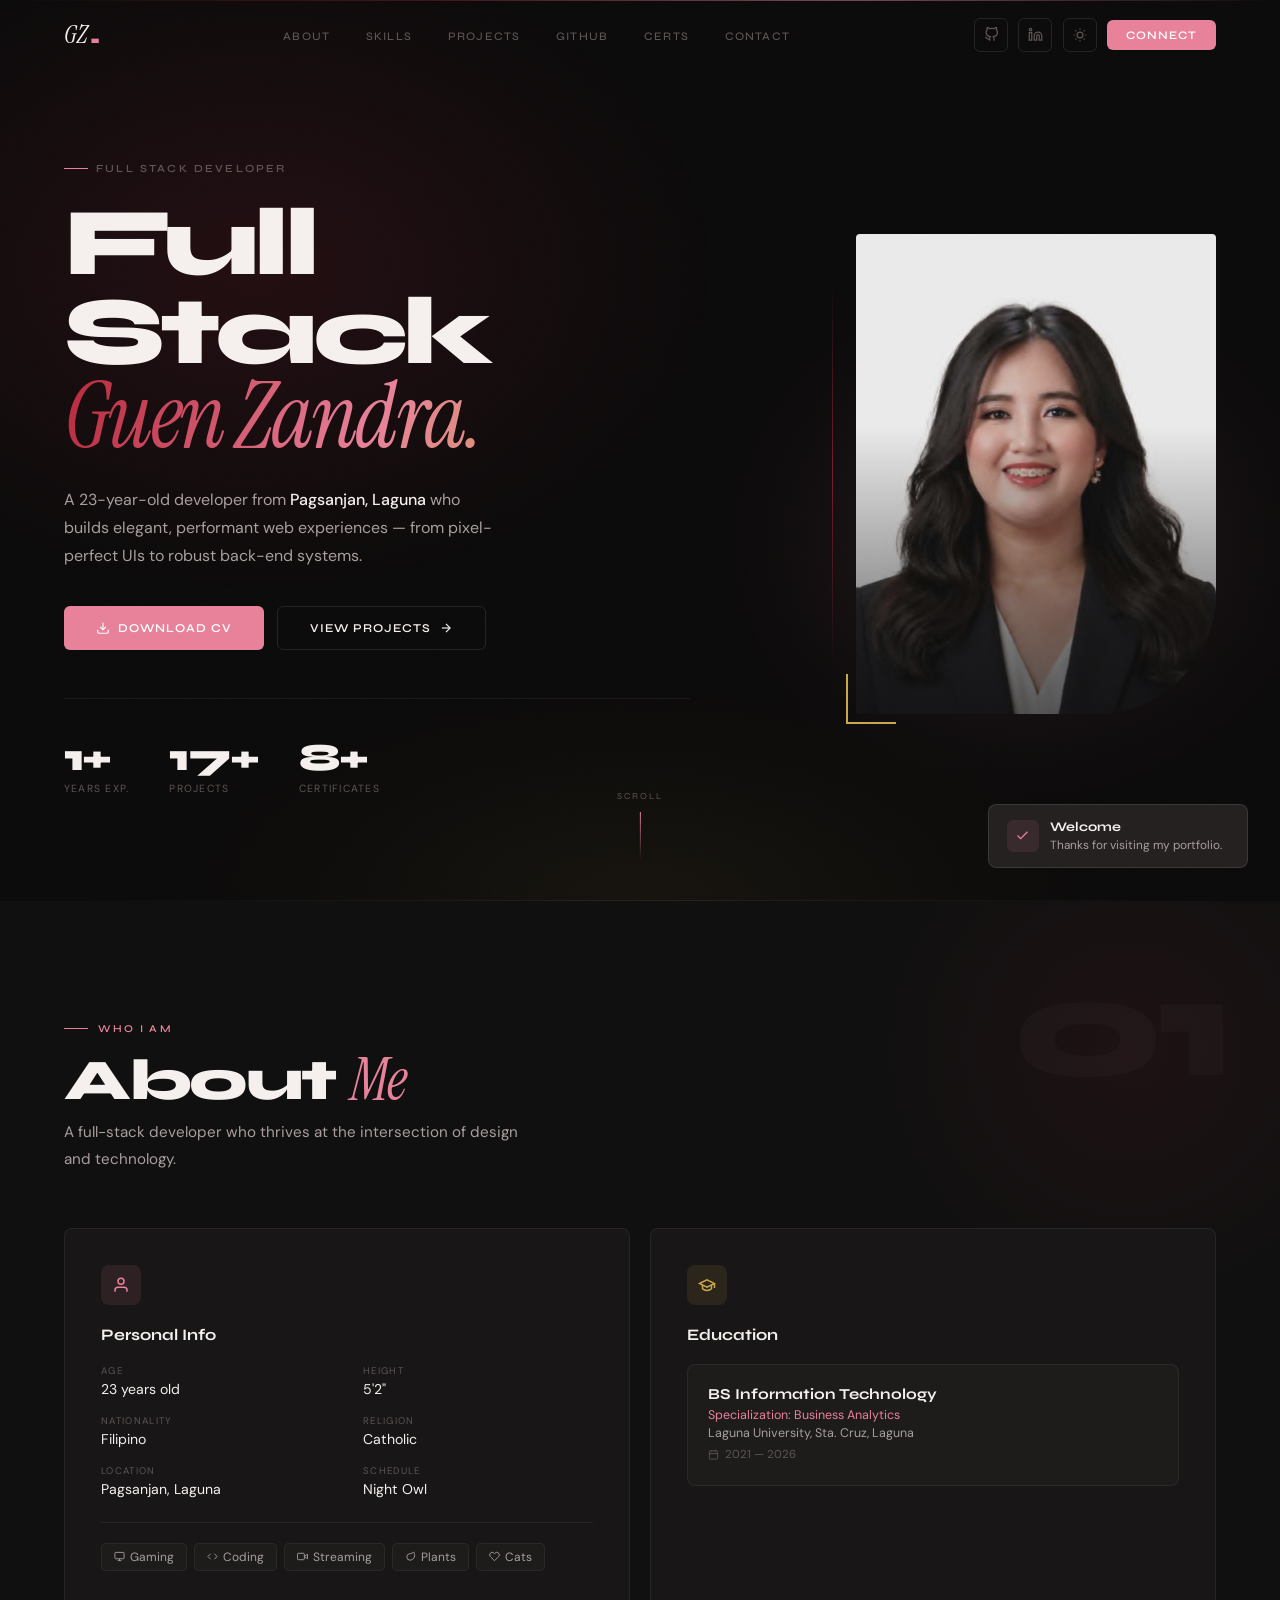
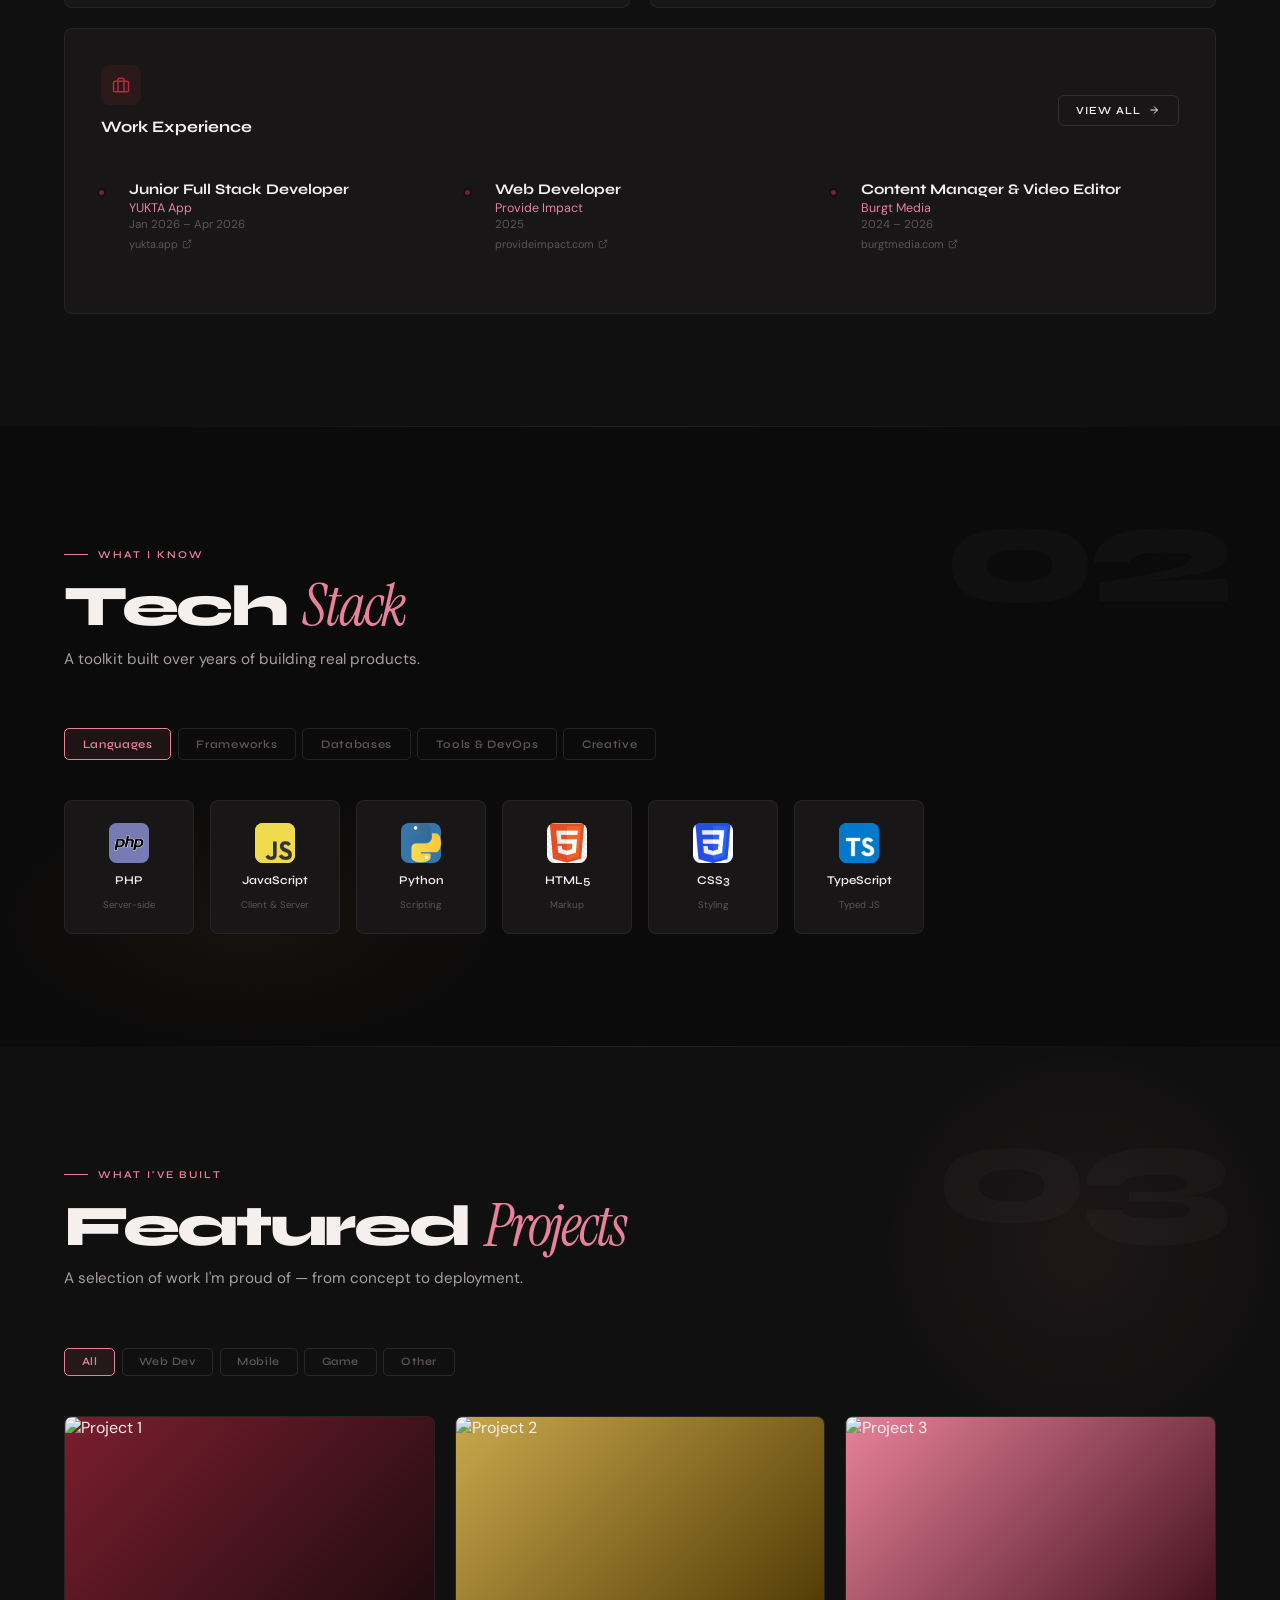
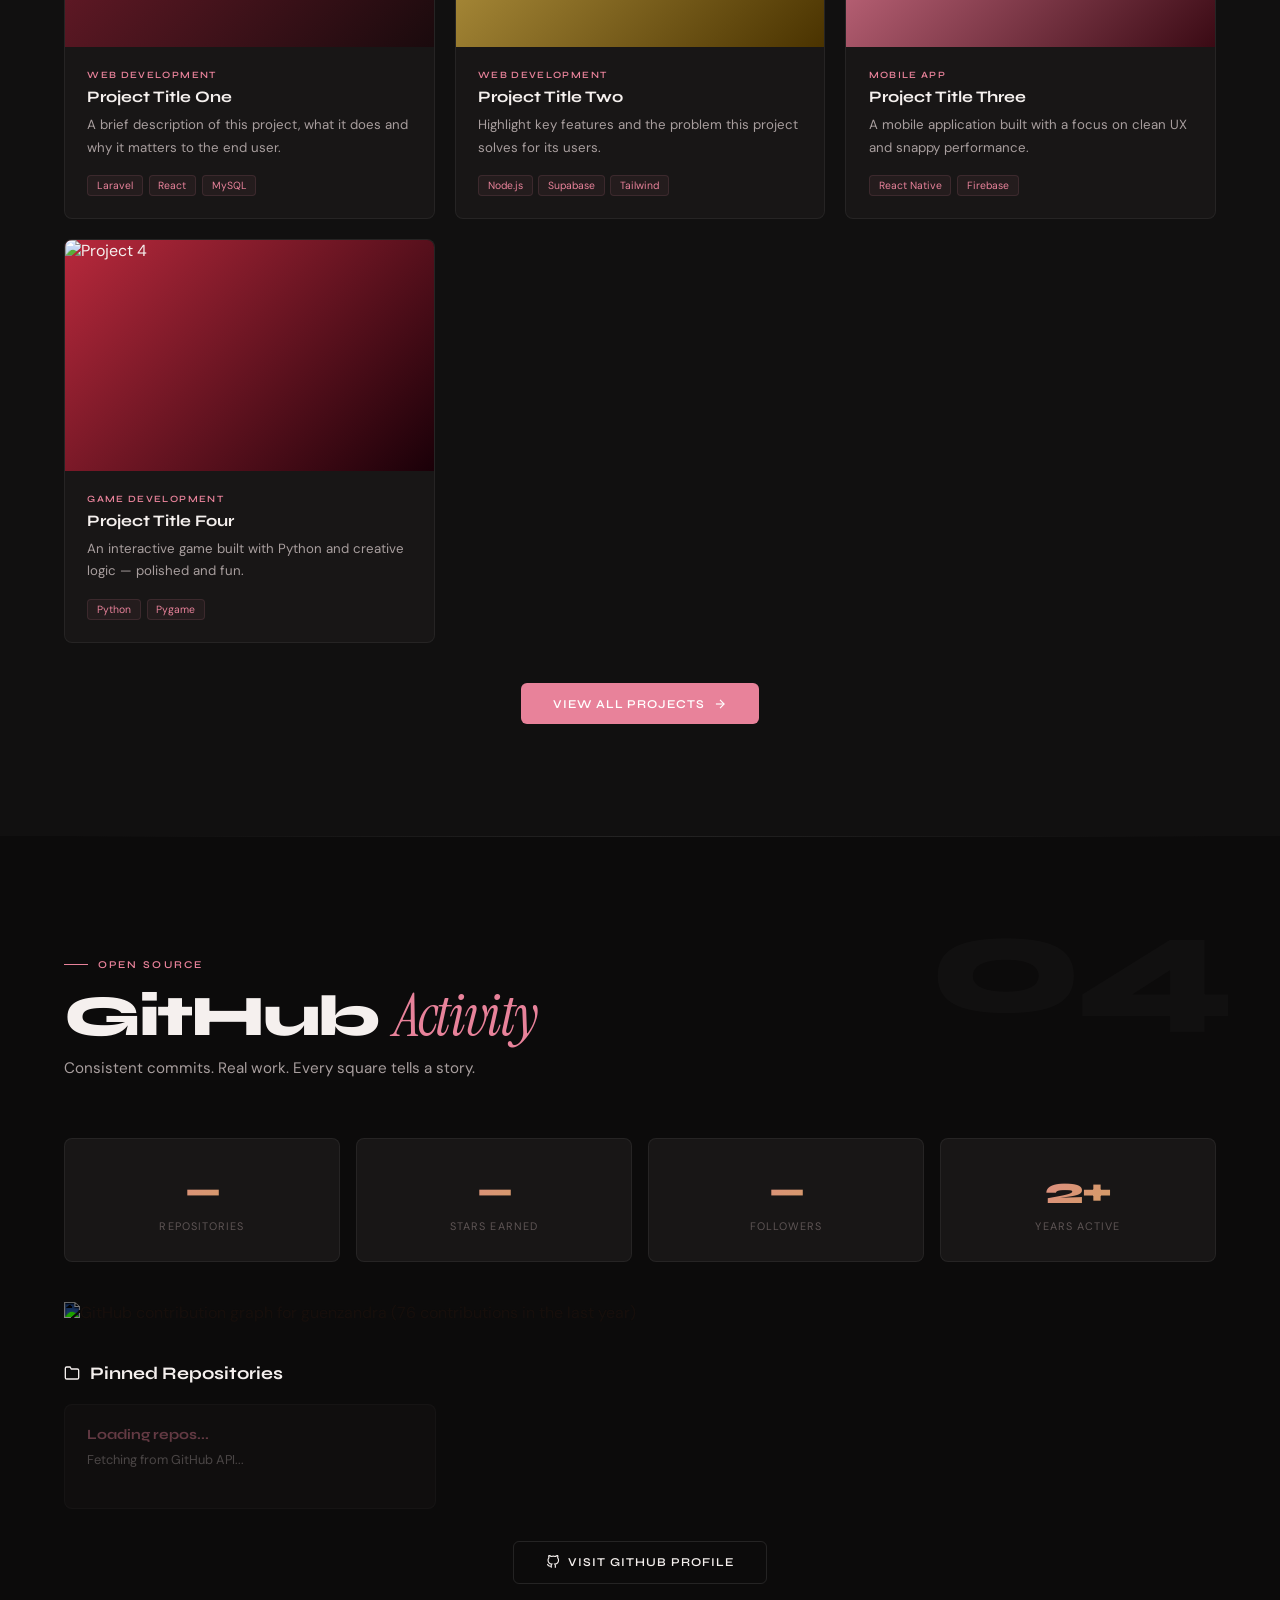
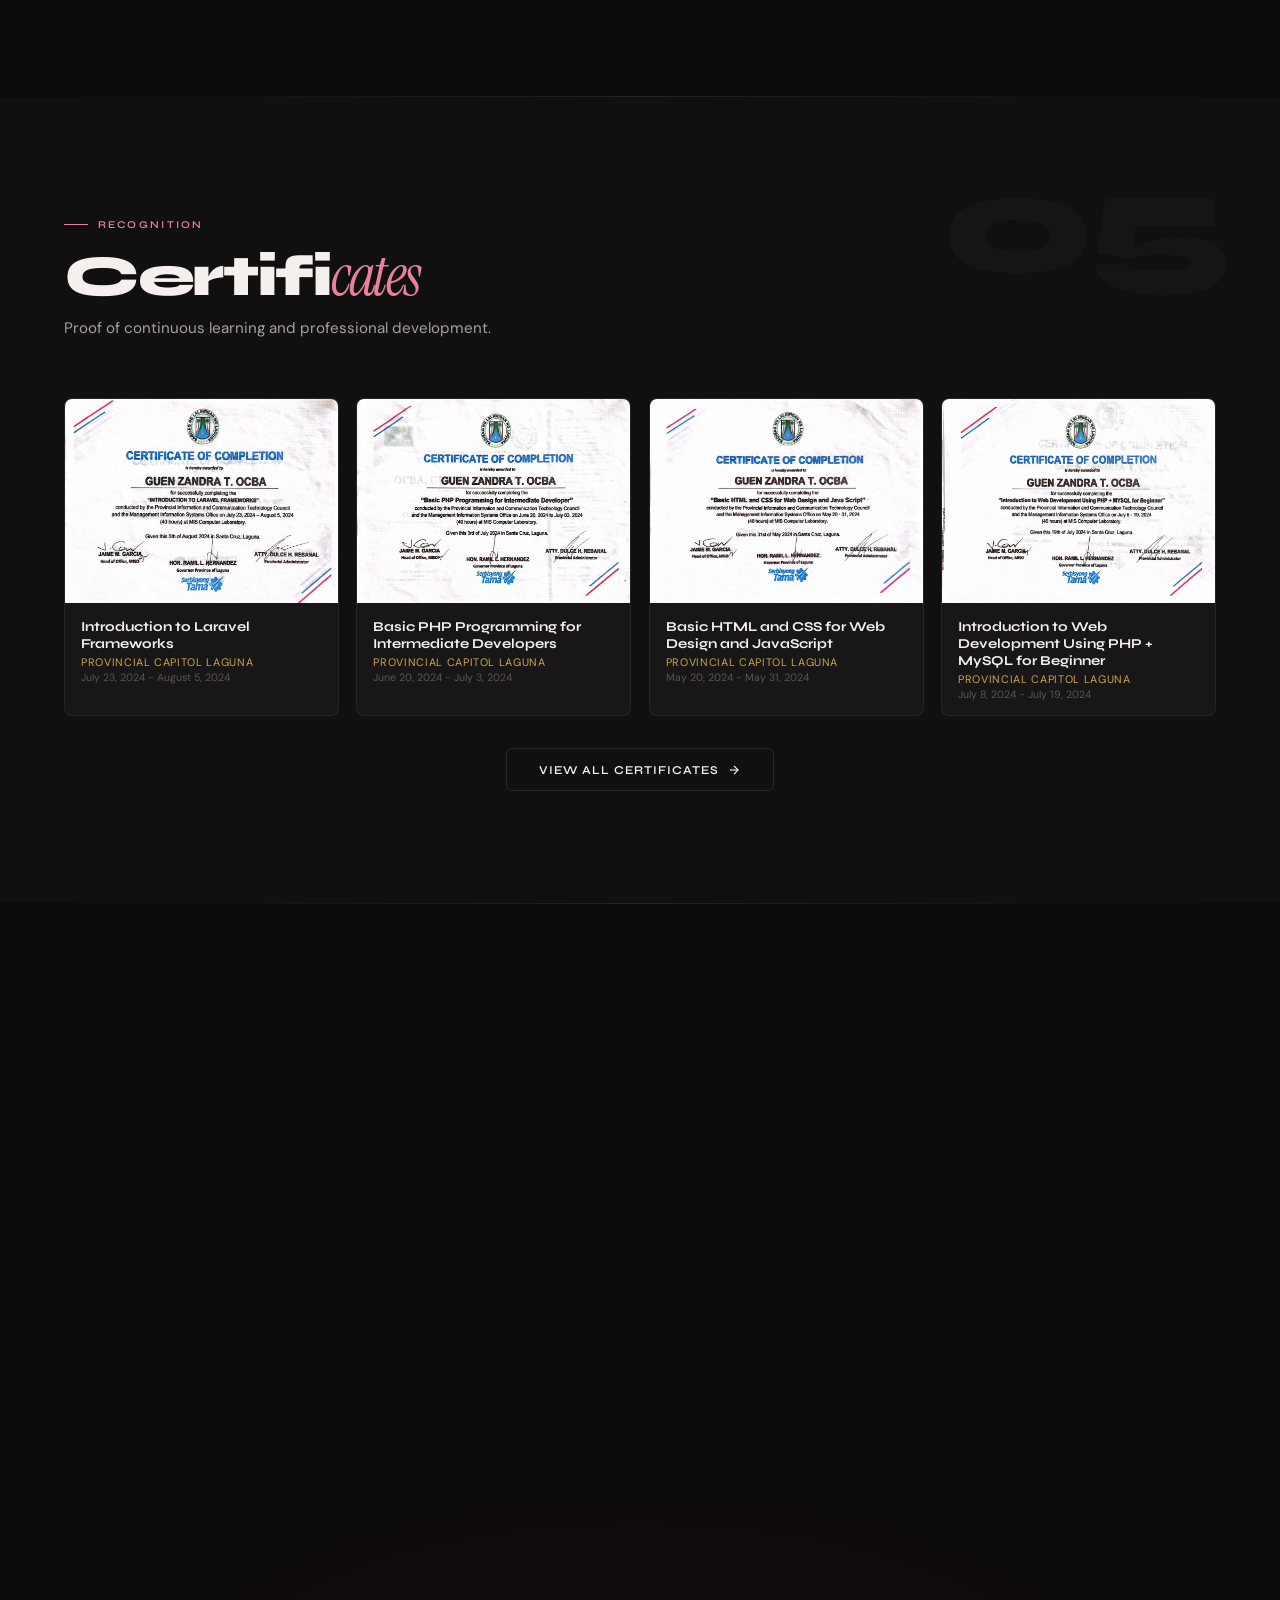
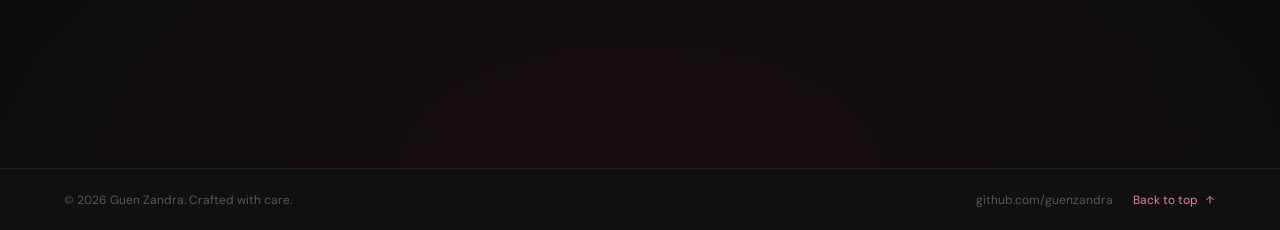
==== commit 7c3bb90f: "try to make it dynamic" ====
--- a/index.html
+++ b/index.html
@@ -983,7 +983,7 @@
             </svg>
           </div>
           <div class="ci-label">Facebook</div>
-          <div class="ci-value"><a href="#" target="_blank">Guen Zandra</a></div>
+          <div class="ci-value"><a href="https://www.facebook.com/gwennzandra/" target="_blank">Guen Zandrave</a></div>
         </div>
 
         <div class="contact-item">
